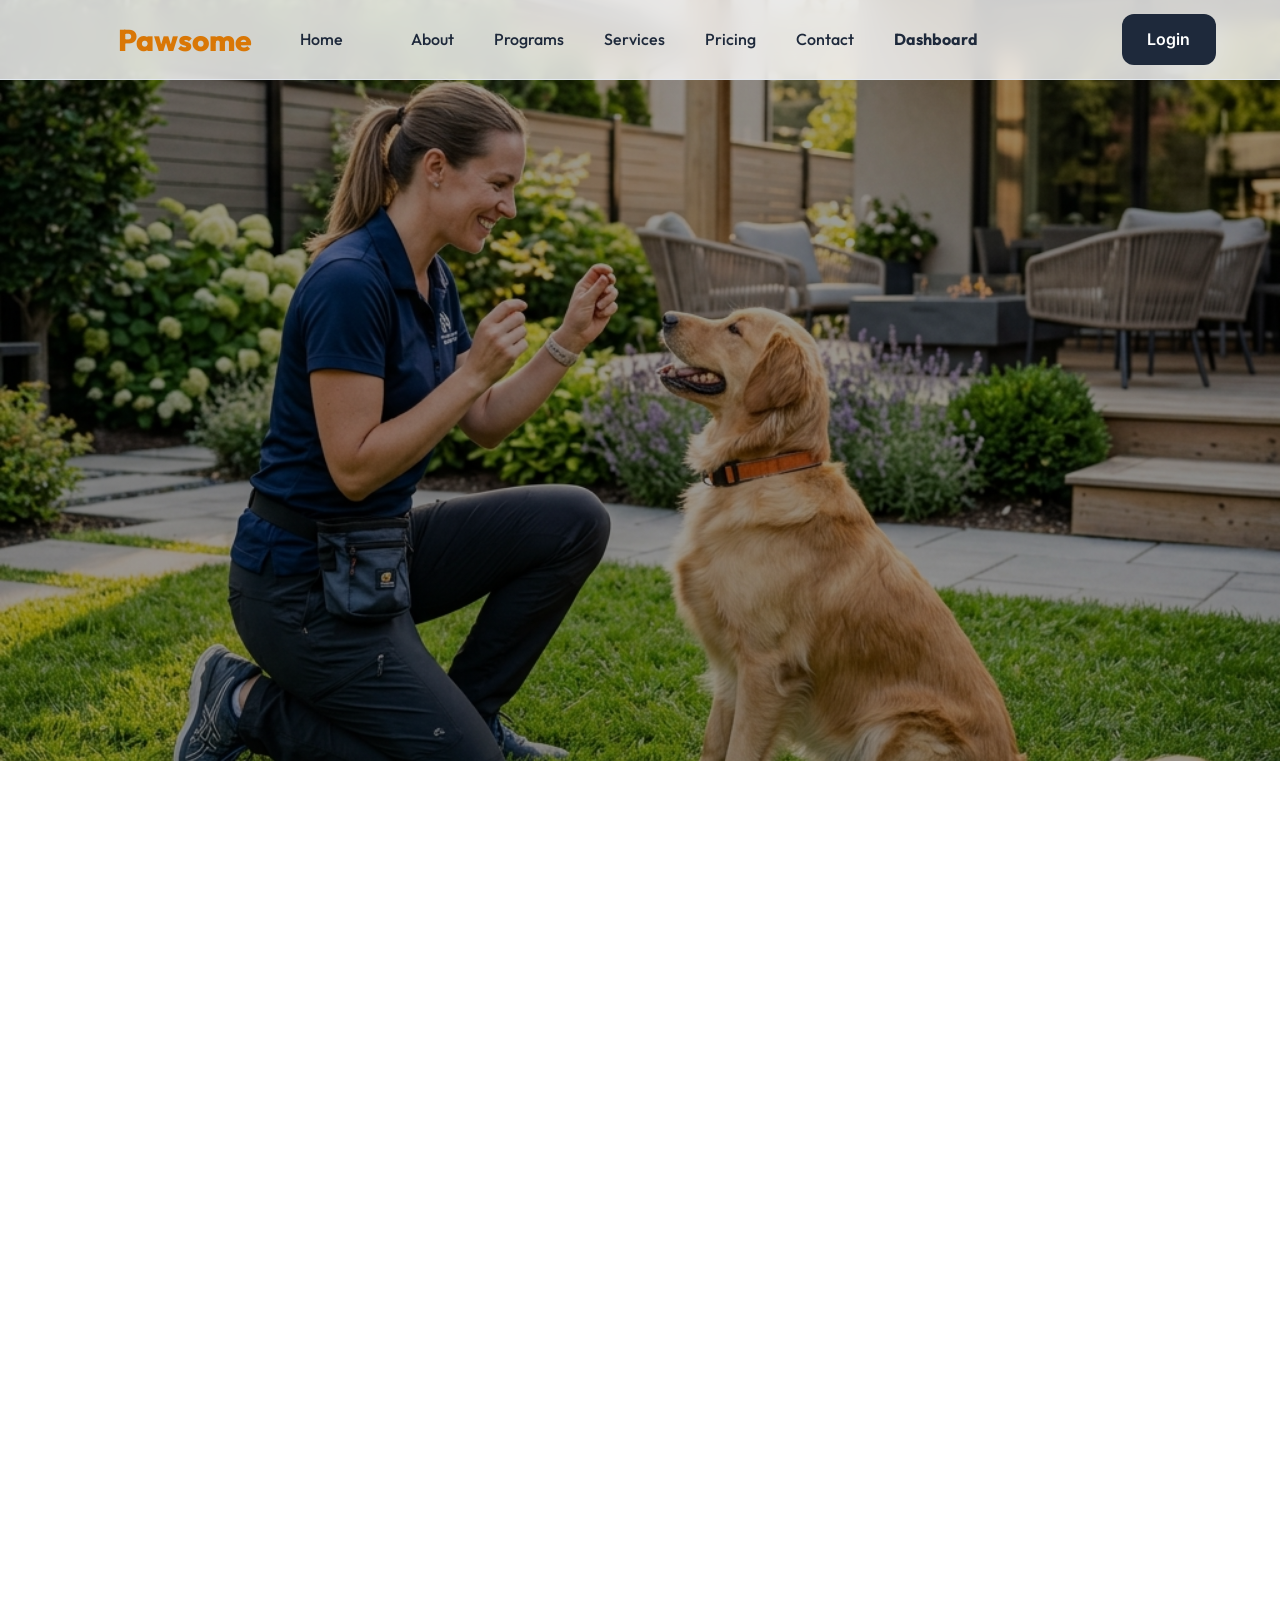
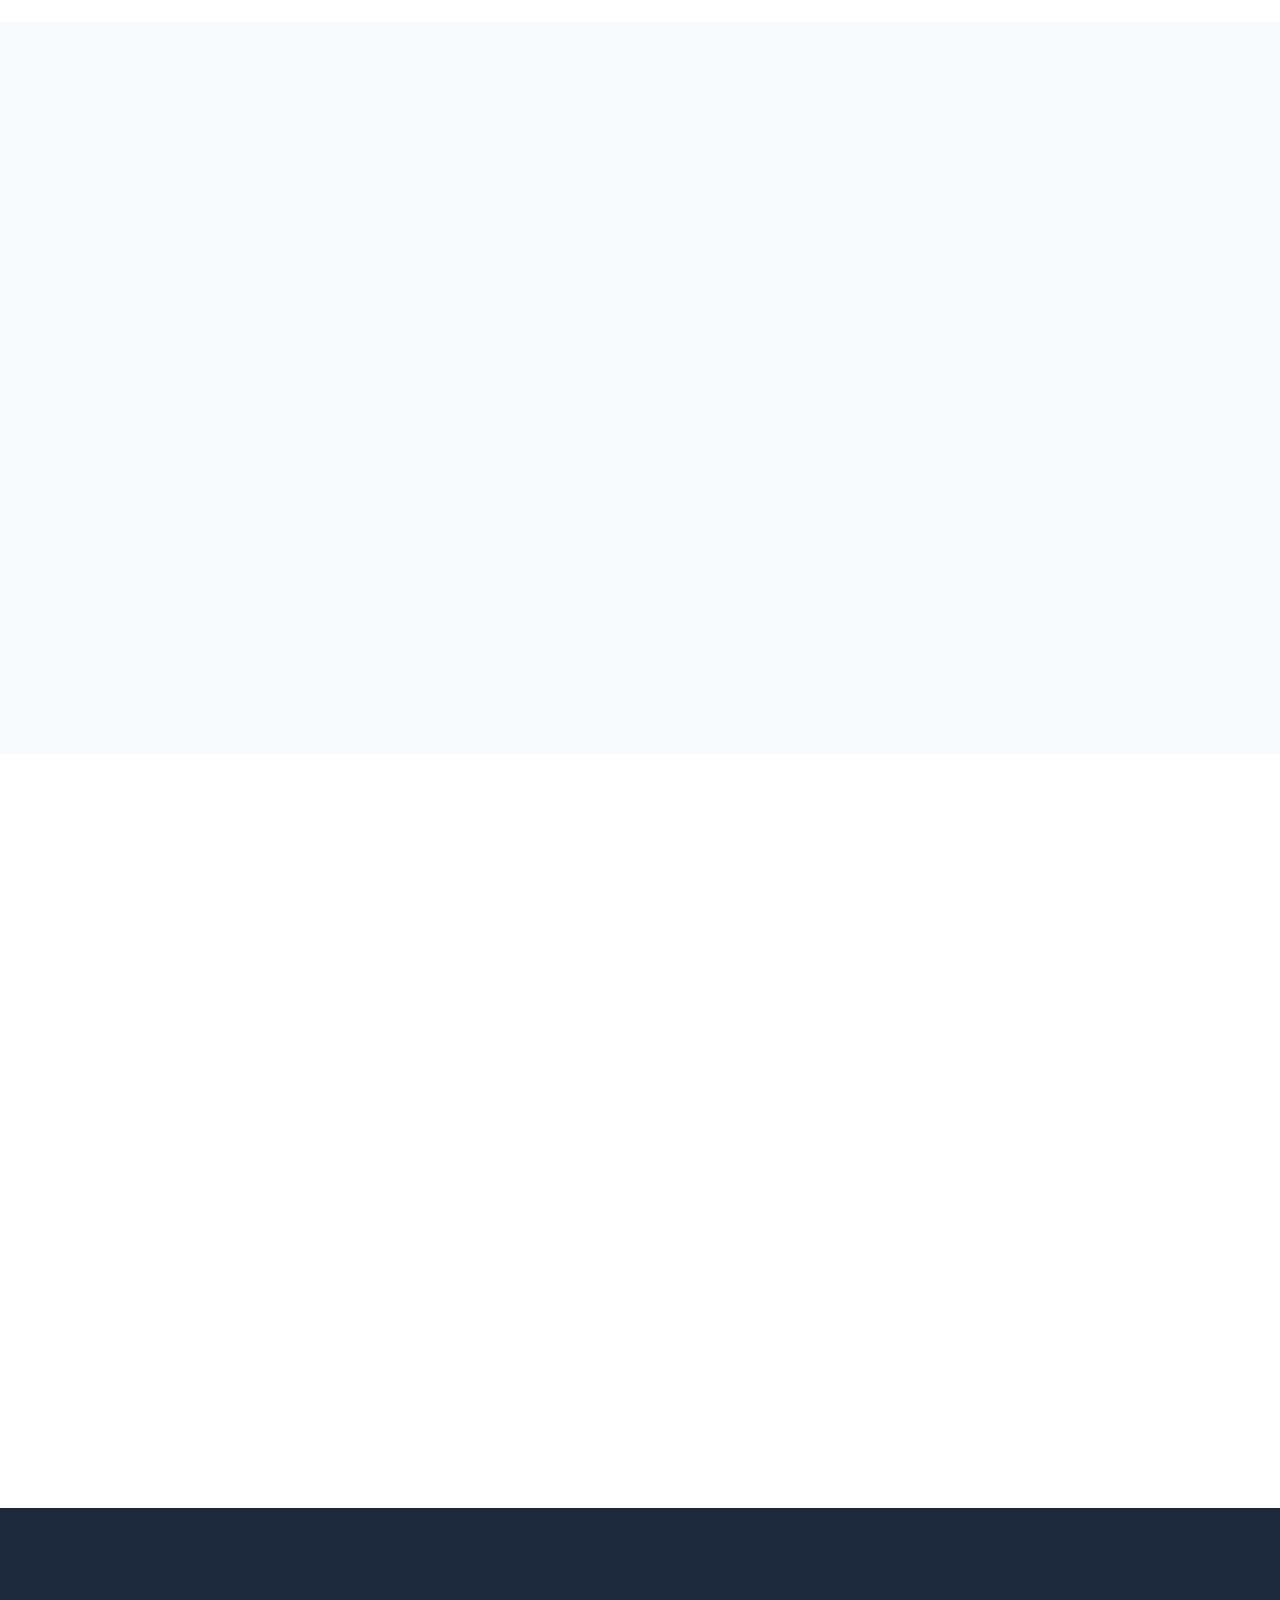
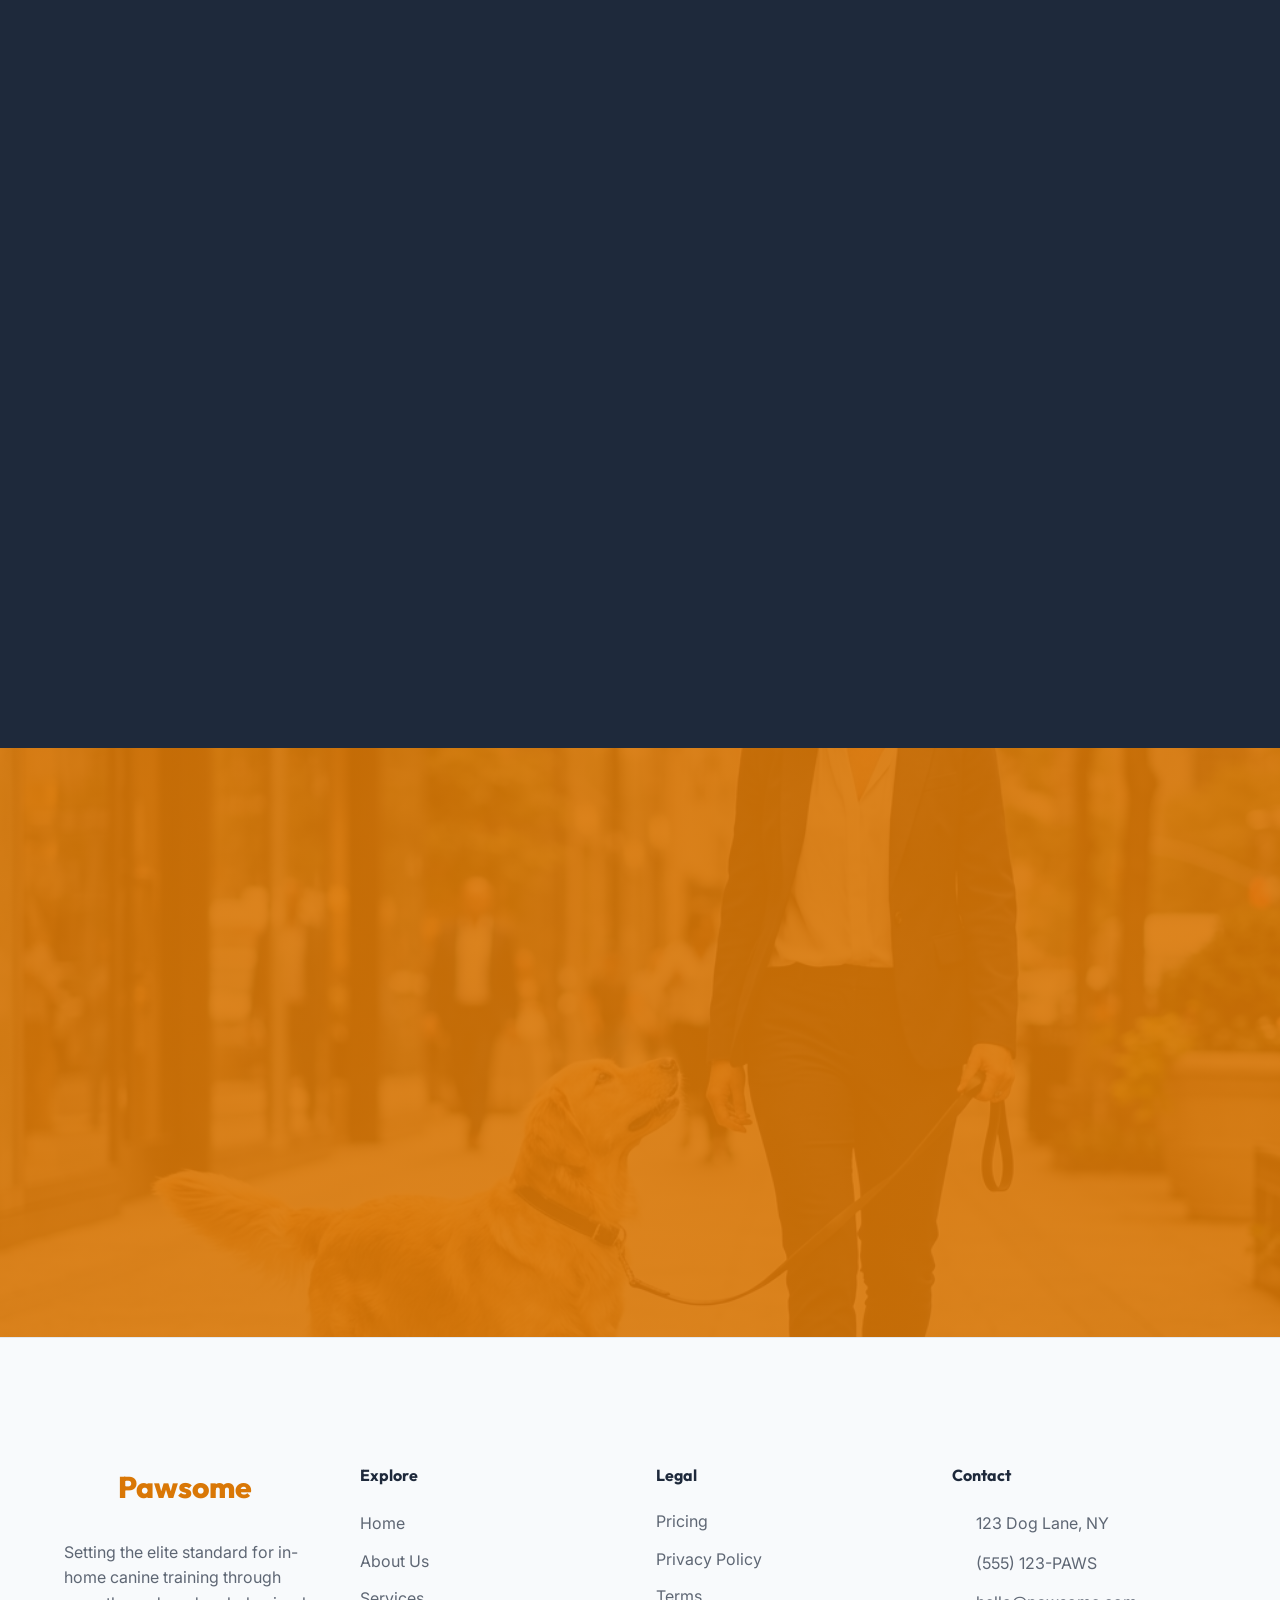
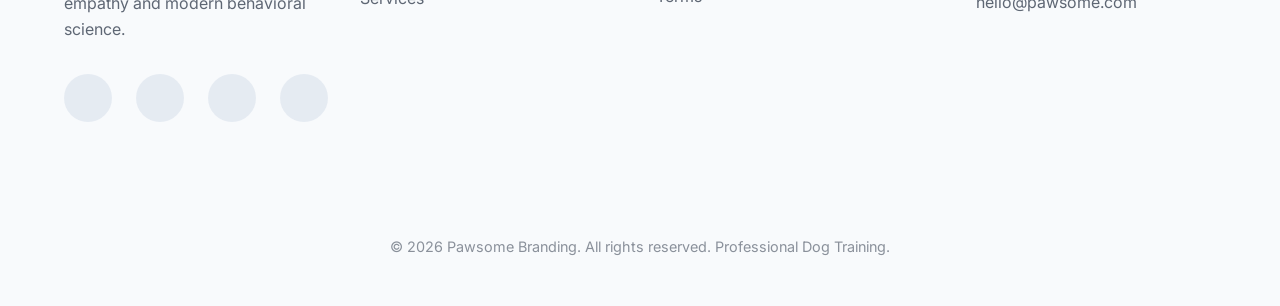
==== index.html @ 59e3d816 "first commit" ====
<!DOCTYPE html>
<html lang="en">

<head>
    <meta charset="UTF-8">
    <meta name="viewport" content="width=device-width, initial-scale=1.0">
    <title>Pawsome | Professional In-Home Dog Training</title>
    <meta name="description" content="Expert dog training in your home. Catchy brand, modern results.">
    <link rel="stylesheet" href="styles/main.css">
    <link rel="icon" type="image/svg+xml" href="assets/favicon.svg">
    <script src="https://unpkg.com/lucide@latest"></script>
    <script src="https://cdn.jsdelivr.net/npm/lucide@0.364.0/dist/umd/lucide.min.js"></script>
</head>

<body>
    <!-- 🧭 HEADER -->
    <header>
        <div class="container" style="display: flex; justify-content: space-between; align-items: center; width: 100%;">
            <a href="index.html" class="logo-brand">
                <i data-lucide="dog"></i> Pawsome
            </a>
            <nav class="nav-links">
                <div class="dropdown"><a href="javascript:void(0)" class="dropdown-trigger">Home <i
                            data-lucide="chevron-down"></i></a>
                    <div class="dropdown-menu"><a href="index.html">Home 1 (Classic)</a><a href="home-premium.html">Home
                            2 (Premium)</a></div>
                </div>
                <a href="about.html">About</a>
                <a href="programs.html">Programs</a>
                <a href="services.html">Services</a>
                <a href="pricing.html">Pricing</a>
                <a href="contact.html">Contact</a>
                <a href="dashboard.html" style="font-weight: 700;">Dashboard</a>
                <!-- Toggles inside menu for mobile ONLY -->
                <div class="mobile-show" style="gap: 1.5rem; margin-top: 1rem; margin-bottom: 2rem;">
                    <button id="theme-toggle-mob" class="btn" style="background: none; color: inherit; padding: 0.75rem; border: 1px solid var(--border); border-radius: 12px; flex: 1;"><i data-lucide="moon"></i> Theme</button>
                    <button id="rtl-toggle-mob" class="btn" style="background: none; color: inherit; padding: 0.75rem; border: 1px solid var(--border); border-radius: 12px; flex: 1;"><i data-lucide="languages"></i> RTL</button>
                </div>
                
                <a href="login.html" class="btn btn-secondary mobile-show" style="margin-top: 1rem;">Login</a>
            </nav>
            <div class="header-actions">
                <button id="theme-toggle" class="btn mobile-hide" style="background: none; color: inherit; padding: 0.5rem;"><i
                        data-lucide="moon"></i></button>
                <button id="rtl-toggle" class="btn mobile-hide" style="background: none; color: inherit; padding: 0.5rem;"><i
                        data-lucide="languages"></i></button>
                <button id="mobile-menu-trigger" style="background: none; border: none; cursor: pointer; color: inherit; padding: 0.5rem;">
                    <i data-lucide="menu"></i>
                </button>
                <a href="login.html" class="btn btn-secondary mobile-hide">Login</a>
            </div>
        </div>
    </header>

    <main>
        <!-- Section 1: Hero (Classic) -->
        <section class="hero-section"
            style="background: linear-gradient(rgba(0,0,0,0.4), rgba(0,0,0,0.4)), url('assets/images/hero-classic.png') no-repeat center center/cover;">
            <div class="container" style="color: white; text-align: center;">
                <div class="reveal-zoom" style="max-width: 800px; margin: 0 auto;">
                    <h1 style="margin-bottom: 2rem;">Transforming Behavior In Your Own Home</h1>
                    <p style="font-size: 1.25rem; margin-bottom: 3rem; opacity: 0.9;">Professional dog training that
                        fits your life. We solve problems where they happen, using science-backed positive
                        reinforcement.</p>
                    <div style="display: flex; gap: 1.5rem; flex-wrap: wrap; justify-content: center;">
                        <a href="pricing.html" class="btn btn-primary"
                            style="padding: 1rem 3rem; font-size: 1.1rem; min-width: 200px;">Get Started</a>
                        <a href="services.html" class="btn btn-secondary"
                            style="padding: 1rem 3rem; font-size: 1.1rem; backdrop-filter: blur(10px); background: rgba(255,255,255,0.1); min-width: 200px;">Our
                            Programs</a>
                    </div>
                </div>
            </div>
        </section>

        <!-- Section 2: Features -->
        <section>
            <div class="container">
                <div class="reveal" style="text-align: center; margin-bottom: 5rem;">
                    <h2 style="margin-bottom: 1rem;">Why Choose Pawsome?</h2>
                    <p style="opacity: 0.7;">The highest standard in modern canine education.</p>
                </div>
                <div class="grid-3">
                    <div class="card reveal-left">
                        <div class="card-img-wrapper">
                            <img src="https://images.pexels.com/photos/28536059/pexels-photo-28536059.jpeg"
                                alt="In-Home Comfort">
                        </div>
                        <h3>In-Home Comfort</h3>
                        <p>No stressful travel. We train your dog in the environment they feel most comfortable and
                            secure.</p>
                        <div class="card-cta">Learn More <i data-lucide="arrow-right"></i></div>
                    </div>
                    <div class="card reveal">
                        <div class="card-img-wrapper">
                            <img src="https://images.pexels.com/photos/19017771/pexels-photo-19017771.jpeg"
                                alt="Positive Only">
                        </div>
                        <h3>Positive Only</h3>
                        <p>We use force-free, rewards-based methods that build trust and lasting behavioral change.</p>
                        <div class="card-cta">Our Philosophy <i data-lucide="arrow-right"></i></div>
                    </div>
                    <div class="card reveal-right">
                        <div class="card-img-wrapper">
                            <img src="https://images.pexels.com/photos/5904050/pexels-photo-5904050.jpeg"
                                alt="Digital Tracking">
                        </div>
                        <h3>Digital Tracking</h3>
                        <p>Track your dog's progress, view homework, and watch training videos on our exclusive portal.
                        </p>
                        <div class="card-cta">Explore App <i data-lucide="arrow-right"></i></div>
                    </div>
                </div>
            </div>
        </section>

        <!-- Section 3: How it Works (IMAGE) -->
        <section style="background: var(--card-bg);">
            <div class="container">
                <div class="grid-resp-2">
                    <div class="reveal-left" style="display: flex; justify-content: center;">
                        <img src="assets/images/how-it-works.png" alt="Training Process"
                            style="border-radius: 24px; box-shadow: clamp(10px, 2vw, 20px) clamp(10px, 2vw, 20px) 0 var(--primary); max-width: 85%; height: auto; object-fit: cover;">
                    </div>
                    <div class="reveal-right">
                        <h2 style="margin-bottom: 2rem;">A Simple Path to a Better Dog</h2>
                        <div style="margin-bottom: 2.5rem;">
                            <div style="display: flex; gap: 1.5rem; margin-bottom: 1.5rem;">
                                <div
                                    style="background: var(--primary); color: white; width: 40px; height: 40px; min-width: 40px; border-radius: 50%; display: flex; align-items: center; justify-content: center; font-weight: 800;">
                                    1</div>
                                <div>
                                    <h4 style="font-size: 1.2rem;">Initial Assessment</h4>
                                    <p style="opacity: 0.7;">We visit your home to observe behavior and set realistic,
                                        achievable goals.</p>
                                </div>
                            </div>
                            <div style="display: flex; gap: 1.5rem; margin-bottom: 1.5rem;">
                                <div
                                    style="background: var(--primary); color: white; width: 40px; height: 40px; min-width: 40px; border-radius: 50%; display: flex; align-items: center; justify-content: center; font-weight: 800;">
                                    2</div>
                                <div>
                                    <h4 style="font-size: 1.2rem;">In-Home Practice</h4>
                                    <p style="opacity: 0.7;">Weekly sessions focusing on positive communication and
                                        command reliability.</p>
                                </div>
                            </div>
                            <div style="display: flex; gap: 1.5rem; margin-bottom: 1.5rem;">
                                <div
                                    style="background: var(--primary); color: white; width: 40px; height: 40px; min-width: 40px; border-radius: 50%; display: flex; align-items: center; justify-content: center; font-weight: 800;">
                                    3</div>
                                <div>
                                    <h4 style="font-size: 1.2rem;">Lasting Success</h4>
                                    <p style="opacity: 0.7;">Ongoing support via our dashboard to ensure behaviors stick
                                        for a lifetime.</p>
                                </div>
                            </div>
                        </div>
                    </div>
                </div>
            </div>
        </section>

        <!-- Section 4: Trainer Intro (IMAGE) -->
        <section>
            <div class="container">
                <div class="grid-resp-2">
                    <div class="reveal-left">
                        <span
                            style="color: var(--primary); font-weight: 700; text-transform: uppercase; letter-spacing: 2px;">Meet
                            Your Expert</span>
                        <h2 style="margin: 1rem 0 2.5rem;">Expertise You Can Trust</h2>
                        <p style="font-size: 1.1rem; margin-bottom: 2rem; opacity: 0.8;">Our lead trainer, Alex Paws,
                            has over 15 years of experience in behavioral science and canine psychology. We focus on the
                            bond between human and animal, ensuring an enjoyable experience for everyone.</p>
                        <ul style="margin-bottom: 3rem;">
                            <li style="display: flex; align-items: center; gap: 1rem; margin-bottom: 1rem;"><i
                                    data-lucide="check-circle" style="color: var(--primary);"></i> Certified Behavioral
                                Specialist</li>
                            <li style="display: flex; align-items: center; gap: 1rem; margin-bottom: 1rem;"><i
                                    data-lucide="check-circle" style="color: var(--primary);"></i> CPDT-KA Accredited
                            </li>
                            <li style="display: flex; align-items: center; gap: 1rem;"><i data-lucide="check-circle"
                                    style="color: var(--primary);"></i> 1000+ Satisfied Pack Members</li>
                        </ul>
                        <a href="about.html" class="btn btn-primary" style="padding: 1rem 3rem;">Learn More About
                            Alex</a>
                    </div>
                    <div class="reveal-right" style="display: flex; justify-content: center;">
                        <img src="assets/images/trainer.png" alt="Professional Trainer"
                            style="border-radius: 24px; border: 10px solid var(--card-bg); outline: 1px solid var(--border); max-width: 85%; height: auto; object-fit: cover;">
                    </div>
                </div>
            </div>
        </section>

        <!-- Section 5: Testimonials -->
        <section style="background: var(--secondary); color: white;">
            <div class="container">
                <div class="reveal" style="text-align: center; margin-bottom: 5rem;">
                    <h2 style="color: white;">Heartwarming Success Stories</h2>
                    <p style="opacity: 0.7;">Real families, real results.</p>
                </div>
                <div class="grid-3">
                    <div class="reveal-zoom"
                        style="background: rgba(255,255,255,0.05); padding: 3rem; border-radius: 24px; text-align: center;">
                        <img src="https://images.pexels.com/photos/1456642/pexels-photo-1456642.jpeg" alt="The Miller Family"
                            style="width: 70px; height: 70px; border-radius: 50%; object-fit: cover; margin-bottom: 1.5rem; border: 2px solid var(--primary); display: block; margin-left: auto; margin-right: auto;">
                        <div
                            style="display: flex; gap: 0.25rem; color: var(--primary); margin-bottom: 1.5rem; justify-content: center;">
                            <i data-lucide="star"></i><i data-lucide="star"></i><i data-lucide="star"></i><i
                                data-lucide="star"></i><i data-lucide="star"></i>
                        </div>
                        <p style="font-style: italic; opacity: 0.9; margin-bottom: 2.5rem;">"Pawsome changed everything
                            for our rescue dog, Luna. Walks are finally peaceful and she actually listens to commands
                            without stress!"</p>
                        <h4 style="color: var(--primary);">The Miller Family</h4>
                    </div>
                    <div class="reveal-zoom"
                        style="background: rgba(255,255,255,0.05); padding: 3rem; border-radius: 24px; text-align: center;">
                        <img src="https://images.pexels.com/photos/1239291/pexels-photo-1239291.jpeg" alt="Sarah & Cooper"
                            style="width: 70px; height: 70px; border-radius: 50%; object-fit: cover; margin-bottom: 1.5rem; border: 2px solid var(--primary); display: block; margin-left: auto; margin-right: auto;">
                        <div
                            style="display: flex; gap: 0.25rem; color: var(--primary); margin-bottom: 1.5rem; justify-content: center;">
                            <i data-lucide="star"></i><i data-lucide="star"></i><i data-lucide="star"></i><i
                                data-lucide="star"></i><i data-lucide="star"></i>
                        </div>
                        <p style="font-style: italic; opacity: 0.9; margin-bottom: 2.5rem;">"The in-home aspect was key.
                            Dealing with behavior issues in our actual living room made the solutions click instantly
                            for us."</p>
                        <h4 style="color: var(--primary);">Sarah & Cooper</h4>
                    </div>
                    <div class="reveal-zoom"
                        style="background: rgba(255,255,255,0.05); padding: 3rem; border-radius: 24px; text-align: center;">
                        <img src="https://images.pexels.com/photos/3777943/pexels-photo-3777943.jpeg" alt="Dr. Robert Chen"
                            style="width: 70px; height: 70px; border-radius: 50%; object-fit: cover; margin-bottom: 1.5rem; border: 2px solid var(--primary); display: block; margin-left: auto; margin-right: auto;">
                        <div
                            style="display: flex; gap: 0.25rem; color: var(--primary); margin-bottom: 1.5rem; justify-content: center;">
                            <i data-lucide="star"></i><i data-lucide="star"></i><i data-lucide="star"></i><i
                                data-lucide="star"></i><i data-lucide="star"></i>
                        </div>
                        <p style="font-style: italic; opacity: 0.9; margin-bottom: 2.5rem;">"Highly professional and
                            clearly loves what they do. The Pawsome trainer was patient, calm, and incredibly
                            effective."</p>
                        <h4 style="color: var(--primary);">Dr. Robert Chen</h4>
                    </div>
                </div>
            </div>
        </section>

        <!-- Section 6: Banner (IMAGE BG) -->
        <section
            style="padding: 10rem 0; background: linear-gradient(rgba(217, 119, 6, 0.9), rgba(217, 119, 6, 0.9)), url('assets/images/service-obedience.png') no-repeat center center/cover; position: relative;">
            <div class="container" style="text-align: center; color: white;">
                <div class="reveal-zoom">
                    <h2 style="color: white; margin-bottom: 2rem; font-size: clamp(2rem, 8vw, 4rem);">Ready for a
                        Happier, Calmer Dog?</h2>
                    <p
                        style="font-size: 1.25rem; margin-bottom: 4rem; opacity: 0.9; max-width: 800px; margin-left: auto; margin-right: auto;">
                        Book your initial in-home behavioral audit today and join the Pawsome family.</p>
                    <a href="pricing.html" class="btn btn-secondary"
                        style="padding: 1rem 3rem; font-size: 1.25rem; background: white; color: var(--primary); width: fit-content; margin: 0 auto;">Reserve
                        Your Session</a>
                </div>
            </div>
        </section>
    </main>

    <!-- 🗓️ POPUP -->
    <div id="booking-popup" class="popup-overlay">
        <div class="popup-card">
            <button class="close-popup"
                style="position: absolute; top: 1rem; right: 1rem; background: none; border: none; cursor: pointer; color: #64748b;"><i
                    data-lucide="x"></i></button>
            <h3 style="font-size: 1.75rem; margin-bottom: 1rem;">Book Your Session</h3>
            <p style="opacity: 0.7; margin-bottom: 2rem;">Enter your details and our lead trainer will contact you for a
                schedule.</p>
            <form style="display: flex; flex-direction: column; gap: 1rem;">
                <input type="text" placeholder="Your Name" class="auth-input" style="margin:0;">
                <input type="email" placeholder="Email Address" class="auth-input" style="margin:0;">
                <button class="btn btn-primary" style="width: 100%;">Submit Request</button>
            </form>
        </div>
    </div>

    <!-- 🦶 FOOTER -->
    <footer>
        <div class="container">
            <div class="grid-4" style="margin-bottom: 5rem;">
                <div>
                    <a href="index.html" class="footer-logo">
                        <i data-lucide="dog"></i> Pawsome
                    </a>
                    <p style="opacity: 0.7; margin-bottom: 2rem; max-width: 300px;">Setting the elite standard for
                        in-home canine training through empathy and modern behavioral science.</p>
                    <div class="social-links">
                        <a href="#"><i data-lucide="instagram"></i></a>
                        <a href="#"><i data-lucide="facebook"></i></a>
                        <a href="#"><i data-lucide="twitter"></i></a>
                        <a href="#"><i data-lucide="linkedin"></i></a>
                    </div>
                </div>
                <div>
                    <h4 style="margin-bottom: 1.5rem;">Explore</h4>
                    <ul style="display: flex; flex-direction: column; gap: 0.75rem; opacity: 0.7;">
                        <li>
                            <div class="dropdown"><a href="javascript:void(0)" class="dropdown-trigger">Home <i
                                        data-lucide="chevron-down"></i></a>
                                <div class="dropdown-menu"><a href="index.html">Home 1 (Classic)</a><a
                                        href="home-premium.html">Home 2 (Premium)</a></div>
                            </div>
                        </li>
                        <li><a href="about.html">About Us</a></li>
                        <li><a href="services.html">Services</a></li>
                    </ul>
                </div>
                <div>
                    <h4 style="margin-bottom: 1.5rem;">Legal</h4>
                    <ul style="display: flex; flex-direction: column; gap: 0.75rem; opacity: 0.7;">
                        <li><a href="pricing.html">Pricing</a></li>
                        <li><a href="#">Privacy Policy</a></li>
                        <li><a href="#">Terms</a></li>
                    </ul>
                </div>
                <div>
                    <h4 style="margin-bottom: 1.5rem;">Contact</h4>
                    <ul style="display: flex; flex-direction: column; gap: 0.75rem; opacity: 0.7;">
                        <li><i data-lucide="map-pin"></i> 123 Dog Lane, NY</li>
                        <li><i data-lucide="phone"></i> (555) 123-PAWS</li>
                        <li><i data-lucide="mail"></i> hello@pawsome.com</li>
                    </ul>
                </div>
            </div>
            <div
                style="border-top: 1px solid rgba(255,255,255,0.1); padding-top: 2rem; text-align: center; opacity: 0.5; font-size: 0.9rem;">
                &copy; 2026 Pawsome Branding. All rights reserved. Professional Dog Training.
            </div>
        </div>
    </footer>

    <!-- ⬆️ BACK TO TOP -->
    <button id="back-to-top" class="back-to-top-btn" aria-label="Back to Top">
        <i data-lucide="chevron-up"></i>
    </button>

    <script src="scripts/main.js"></script>
</body>

</html>
---- styles/main.css ----
@import url('https://fonts.googleapis.com/css2?family=Outfit:wght@300;400;500;600;700;800&family=Inter:wght@400;500;600&display=swap');

:root {
    /* Brand Colors */
    --primary: #D97706; /* High-end Golden Brown */
    --secondary: #1E293B; /* Midnight Navy */
    
    /* Semantic Colors */
    --bg-light: #FFFFFF;
    --bg-dark: #0F172A;
    --white: #FFFFFF;
    --footer-bg: #F8FAFC;
    --footer-text: #1E293B;
    --card-light: #F8FAFC;
    --card-dark: #1E293B;
    --text-light: #1E293B;
    --text-dark: #F8FAFC;
    --border: #E2E8F0;
    
    /* Defaults */
    --bg: var(--bg-light);
    --text: var(--text-light);
    --card-bg: var(--card-light);
    --glass: rgba(255, 255, 255, 0.8);
    
    /* Spacing & Borders */
    --header-height: 80px;
    --sidebar-width: 280px;
    --container-width: 1200px;
    --radius: 16px;
    --transition: all 0.4s cubic-bezier(0.4, 0, 0.2, 1);
}

[data-theme="dark"] {
    --bg: #0F172A;
    --card-bg: #1E293B;
    --text: #F8FAFC;
    --border: #334155;
    --white: #FFFFFF;
    --footer-bg: #020617;
    --footer-text: #F8FAFC;
    --glass: rgba(15, 23, 42, 0.8);
}

* {
    margin: 0; padding: 0; box-sizing: border-box;
}

body {
    font-family: 'Inter', sans-serif;
    background-color: var(--bg);
    color: var(--text);
    line-height: 1.6;
    transition: var(--transition);
    overflow-x: hidden;
}

h1, h2, h3, h4, h5, h6 {
    font-family: 'Outfit', sans-serif;
    font-weight: 700;
    line-height: 1.2;
    overflow-wrap: break-word;
    word-break: break-word;
}

h1 { font-size: clamp(2.5rem, 8vw, 4.5rem); }
h2 { font-size: clamp(2rem, 6vw, 3rem); }
h3 { font-size: clamp(1.5rem, 4vw, 2rem); }

a { text-decoration: none; color: inherit; transition: var(--transition); }
ul { list-style: none; }
img { max-width: 100%; height: auto; display: block; object-fit: cover; }

.container {
    width: 100%;
    max-width: 1400px;
    margin: 0 auto;
    padding: 0 clamp(1rem, 5vw, 4rem);
}

@media (max-width: 768px) {
    .container { padding: 0 1.5rem; }
}
@media (max-width: 480px) {
    .container { padding: 0 1rem; }
}

/* RTL Support */
[dir="rtl"] { direction: rtl; text-align: right; }

/* --- HEADER --- */
header {
    height: var(--header-height);
    background: var(--glass);
    backdrop-filter: blur(12px);
    border-bottom: 1px solid var(--border);
    position: fixed;
    top: 0; left: 0; width: 100%;
    z-index: 1000;
    display: flex;
    align-items: center;
}

.logo-brand {
    display: inline-flex;
    align-items: center;
    gap: 12px;
    font-size: 30px;
    font-weight: 800;
    color: var(--primary);
    font-family: 'Outfit', sans-serif;
    line-height: 1;
    white-space: nowrap;
}

.logo-brand i[data-lucide="dog"],
.logo-brand svg.lucide-dog {
    width: 42px !important;
    height: 42px !important;
    min-width: 42px;
    stroke-width: 2.5px;
}

.nav-links { display: flex; align-items: center; gap: 2.5rem; }
.nav-links a { position: relative; font-weight: 500; font-family: 'Outfit', sans-serif; display: flex; align-items: center; gap: 0.5rem; }
.nav-links a:hover { color: var(--primary); }

/* ✨ DROPDOWN STYLES */
.dropdown { position: relative; }
.dropdown-menu {
    position: absolute;
    top: 100%; /* Remove gap! */
    left: 0;
    width: 250px;
    background: var(--card-bg);
    border: 1px solid var(--border);
    border-radius: 12px;
    box-shadow: 0 10px 30px rgba(0,0,0,0.1);
    display: none;
    flex-direction: column;
    padding: 0.75rem;
    z-index: 3000;
    margin-top: 0; /* Tight alignment */
    padding-top: 1rem; /* Internal padding for bridge */
}
.dropdown::after {
    content: '';
    position: absolute;
    top: 100%; left: 0; width: 100%; height: 20px; /* Invisible hover bridge */
    display: none;
}
.dropdown:hover::after { display: block; }
.dropdown-menu a {
    padding: 0.75rem 1rem;
    border-radius: 8px;
    font-size: 0.95rem;
    white-space: nowrap;
}
.dropdown-menu a:hover { background: rgba(217, 119, 6, 0.05); }

/* Show on Hover (Desktop) */
@media (min-width: 993px) {
    .dropdown:hover .dropdown-menu { display: flex; }
}

/* --- ✨ Active State Highlight --- */
.nav-links a.active {
    color: var(--primary);
    font-weight: 800;
}
.nav-links a.active::after {
    content: '';
    position: absolute;
    bottom: -8px; left: 0; width: 100%; height: 3px;
    background: var(--primary);
    border-radius: 2px;
}

.header-actions { 
    display: flex; 
    align-items: center; 
    gap: 0.75rem; 
}

/* 📱 Mobile Menu Styles */
#mobile-menu-trigger { 
    display: none; 
    background: none; 
    border: none; 
    cursor: pointer; 
    color: var(--text); 
    padding: 0.5rem; 
    transition: var(--transition);
}

#mobile-menu-trigger:hover {
    color: var(--primary);
}

@media (max-width: 1100px) {
    #mobile-menu-trigger { display: block; }

    .nav-links {
        display: flex;
        position: fixed;
        top: 0;
        right: -100%; /* Fully Hidden */
        width: 320px;
        height: 100vh;
        background: var(--card-bg);
        border-left: 1px solid var(--border);
        flex-direction: column;
        padding: 6rem 2rem 2rem; /* Buffer for close/logo */
        gap: 0.5rem;
        text-align: left;
        box-shadow: -10px 0 30px rgba(0,0,0,0.1);
        z-index: 3000;
        transition: right 0.4s cubic-bezier(0.4, 0, 0.2, 1);
        overflow-y: auto;
    }

    .nav-links.active {
        right: 0; /* Slide In */
    }

    /* Animation for items */
    .nav-links a {
        opacity: 0;
        transform: translateX(20px);
        transition: all 0.4s ease;
        padding: 1rem;
        width: 100%;
        border-radius: 8px;
    }

    .nav-links.active a {
        opacity: 1;
        transform: translateX(0);
        /* Simple stagger */
        transition-delay: calc(0.05s * var(--i, 0));
    }

    .nav-links a.active { background: rgba(217, 119, 6, 0.1); color: var(--primary); }
    
    .dropdown-menu {
        position: static;
        width: 100%;
        box-shadow: none;
        border: none;
        background: rgba(0,0,0,0.02);
        margin: 0.5rem 0;
        padding: 0.5rem;
        display: none; 
    }
    
    .dropdown.active .dropdown-menu { display: flex; }
    .dropdown-trigger i { transition: transform 0.3s; }
    .dropdown.active .dropdown-trigger i { transform: rotate(180deg); }

    .mobile-hide { display: none !important; }
    .mobile-show { display: flex !important; }
}

@media (min-width: 993px) {
    .mobile-show { display: none !important; }
}

/* --- FOOTER --- */
footer {
    background: var(--footer-bg);
    color: var(--footer-text);
    padding: 8rem 0 3rem;
    border-top: 1px solid var(--border);
}

.footer-logo {
    display: inline-flex;
    align-items: center;
    gap: 12px;
    font-size: 30px;
    font-weight: 800;
    color: var(--primary);
    font-family: 'Outfit', sans-serif;
    line-height: 1;
    white-space: nowrap;
    margin-bottom: 2rem;
    text-decoration: none;
}

.footer-logo i[data-lucide="dog"],
.footer-logo svg.lucide-dog {
    width: 42px !important;
    height: 42px !important;
    min-width: 42px;
    stroke-width: 2.5px;
}

footer a {
    color: inherit;
    text-decoration: none;
    transition: 0.3s ease;
}

footer a:hover {
    color: var(--primary);
}

.social-links {
    display: flex;
    gap: 1.5rem;
}

.social-links a {
    width: 48px;
    height: 48px;
    background: var(--border);
    opacity: 0.8;
    display: flex;
    align-items: center;
    justify-content: center;
    border-radius: 50%;
    color: var(--footer-text);
    transition: all 0.4s cubic-bezier(0.4, 0, 0.2, 1);
}

.social-links a:hover {
    background: var(--primary);
    color: white;
    transform: translateY(-5px);
    opacity: 1;
}

/* 🃏 CARDS */
.card {
    background: var(--card-bg);
    border: 1px solid var(--border);
    padding: 2.5rem;
    border-radius: 20px;
    transition: all 0.4s cubic-bezier(0.165, 0.84, 0.44, 1);
    position: relative;
    overflow: hidden;
    height: 100%;
    display: flex;
    flex-direction: column;
    box-shadow: 0 4px 6px -1px rgba(0, 0, 0, 0.1), 0 2px 4px -1px rgba(0, 0, 0, 0.06);
}

.card:hover {
    transform: translateY(-12px);
    box-shadow: 0 20px 25px -5px rgba(0, 0, 0, 0.1), 0 10px 10px -5px rgba(0, 0, 0, 0.04);
    border-color: var(--primary);
}

.card-img-wrapper {
    width: 100%;
    margin-bottom: 1.5rem;
    padding: 0;
    overflow: hidden;
    aspect-ratio: 2/1;
    border-radius: 12px;
}

.card-img-wrapper img {
    width: 100%;
    height: 100%;
    object-fit: cover;
    transition: transform 0.8s cubic-bezier(0.165, 0.84, 0.44, 1);
}

.card:hover .card-img-wrapper img {
    transform: scale(1.15);
}

.card h3 {
    margin-bottom: 1rem;
    font-size: 1.5rem;
}

.card p {
    opacity: 0.8;
    line-height: 1.6;
    margin-bottom: 2rem;
    flex-grow: 1;
}

.card-cta {
    margin-top: auto;
    color: var(--primary);
    font-weight: 700;
    display: flex;
    align-items: center;
    gap: 0.5rem;
    cursor: pointer;
    font-family: 'Outfit', sans-serif;
}

/* --- BUTTONS --- */
.btn {
    display: inline-flex;
    align-items: center;
    justify-content: center;
    padding: 0.8rem 1.6rem;
    border-radius: 12px;
    font-weight: 600;
    cursor: pointer;
    transition: var(--transition);
    border: none;
    gap: 0.5rem;
    color: white; /* Ensure text/icons are white by default in buttons */
}

/* Fix for Lucide Icons */
i[data-lucide], svg.lucide {
    width: 20px;
    height: 20px;
    stroke-width: 2.5px;
    display: inline-block;
}

.btn-primary { background: var(--primary); color: white; }
.btn-primary:hover { background: var(--secondary); transform: scale(1.05); }

.btn-secondary { background: var(--secondary); color: white; }
.btn-secondary:hover { background: var(--primary); transform: scale(1.05); }

/* --- SECTIONS --- */
section { padding: clamp(4rem, 10vw, 8rem) 0; overflow: hidden; }
.hero-section {
    padding: clamp(6rem, 15vw, 12rem) 0;
    min-height: clamp(500px, 80vh, 900px);
    display: flex;
    align-items: center;
    position: relative;
    overflow: hidden;
}

@media (max-width: 768px) {
    section { padding: 4rem 0; }
    .hero-section { height: auto; min-height: 80vh; text-align: center; }
}

/* --- REVEAL ANIMATIONS --- */
.reveal, .reveal-left, .reveal-right, .reveal-zoom {
    opacity: 0;
    transition: all 1s ease-out;
}
.reveal { transform: translateY(50px); }
.reveal-left { transform: translateX(-80px); }
.reveal-right { transform: translateX(80px); }
.reveal-zoom { transform: scale(0.85); }

.reveal.active, .reveal-left.active, .reveal-right.active, .reveal-zoom.active {
    opacity: 1; transform: translate(0) scale(1);
}

/* --- CARDS & GRID --- */
.grid-2, .grid-3, .grid-4 { 
    display: grid; 
    gap: 2rem; 
    width: 100%;
}
.grid-2 { grid-template-columns: repeat(2, 1fr); }
.grid-3 { grid-template-columns: repeat(3, 1fr); }
.grid-4 { grid-template-columns: repeat(4, 1fr); }

/* Responsive Grid Utilities */
.grid-resp-2 { display: grid; grid-template-columns: repeat(2, 1fr); gap: 2rem; }
@media (max-width: 768px) {
    .grid-resp-2 { grid-template-columns: 1fr; gap: 1.5rem; }
}

@media (max-width: 1024px) {
    .grid-4 { grid-template-columns: repeat(2, 1fr); }
    .grid-2, .grid-3 { gap: 2rem; }
}

@media (max-width: 768px) {
    .grid-3 { grid-template-columns: repeat(2, 1fr); }
    .grid-2 { grid-template-columns: 1fr; }
    .grid-2, .grid-3, .grid-4 { gap: 1.5rem; }
    .mobile-text-center { text-align: center !important; }
    .mobile-hide { display: none !important; }
    .hero-section { text-align: center; }
    .hero-section .btn { width: 100%; margin-bottom: 0.5rem; }
}

@media (max-width: 580px) {
    .grid-3, .grid-4 { grid-template-columns: 1fr; }
}

/* End of animations */

/* --- AUTH PAGES --- */
.auth-wrapper {
    min-height: 100vh; 
    display: flex; 
    align-items: center; 
    justify-content: center;
    padding: 2rem 1rem;
    background: linear-gradient(135deg, var(--bg-dark), var(--primary));
}
.auth-card {
    background: var(--card-bg);
    width: 90%; max-width: 500px;
    padding: clamp(2rem, 8vw, 4rem);
    border-radius: 24px;
    box-shadow: 0 40px 100px rgba(0,0,0,0.3);
    text-align: center;
    margin: 2rem auto;
}
.auth-input {
    width: 100%; padding: 1rem; margin-bottom: 1.25rem;
    border: 1px solid var(--border); border-radius: 12px;
    background: var(--bg); color: var(--text);
    font-size: 1rem;
}

/* --- DASHBOARD --- */
.dash-layout { display: flex; min-height: 100vh; }
.sidebar {
    width: var(--sidebar-width);
    background: var(--card-bg);
    border-right: 1px solid var(--border);
    position: fixed;
    height: 100vh;
    padding: 2rem;
    display: flex; flex-direction: column;
}
.dash-content {
    flex: 1; margin-left: var(--sidebar-width);
    padding: 3rem;
}

/* --- POPUP --- */
.popup-overlay {
    position: fixed; top: 0; left: 0; width: 100%; height: 100%;
    background: rgba(0,0,0,0.6); backdrop-filter: blur(5px);
    display: none; align-items: center; justify-content: center;
    z-index: 2000;
}
.popup-card {
    background: var(--card-bg); padding: 3rem; border-radius: 24px;
    width: 100%; max-width: 450px; position: relative;
    animation: popupIn 0.3s ease-out;
}
@keyframes popupIn { from { transform: scale(0.9); opacity: 0; } to { transform: scale(1); opacity: 1; } }

/* Responsiveness */
@media (max-width: 992px) {
    .grid-2, .grid-3 { grid-template-columns: 1fr; }
    .main-content { margin-left: 0; }
    .sidebar { transform: translateX(-100%); }
    .sidebar.active { transform: translateX(0); width: 100%; }
}

/* --- BACK TO TOP BUTTON --- */
.back-to-top-btn {
    position: fixed;
    bottom: 2rem;
    right: 2rem;
    width: 60px;
    height: 60px;
    background: var(--primary);
    color: white;
    border: none;
    border-radius: 50%;
    display: flex;
    align-items: center;
    justify-content: center;
    cursor: pointer;
    box-shadow: 0 4px 20px rgba(0,0,0,0.2);
    z-index: 800;
    opacity: 0;
    visibility: hidden;
    transition: all 0.4s cubic-bezier(0.4, 0, 0.2, 1);
    transform: translateY(20px);
}

.back-to-top-btn.visible {
    opacity: 1;
    visibility: visible;
    transform: translateY(0);
}

.back-to-top-btn:hover {
    transform: translateY(-8px) scale(1.1);
    background: var(--secondary);
    box-shadow: 0 12px 24px rgba(0,0,0,0.3);
}

.back-to-top-btn i {
    width: 32px;
    height: 32px;
}

@media (max-width: 768px) {
    .back-to-top-btn {
        width: 50px;
        height: 50px;
        bottom: 1.5rem;
        right: 1.5rem;
    }
}
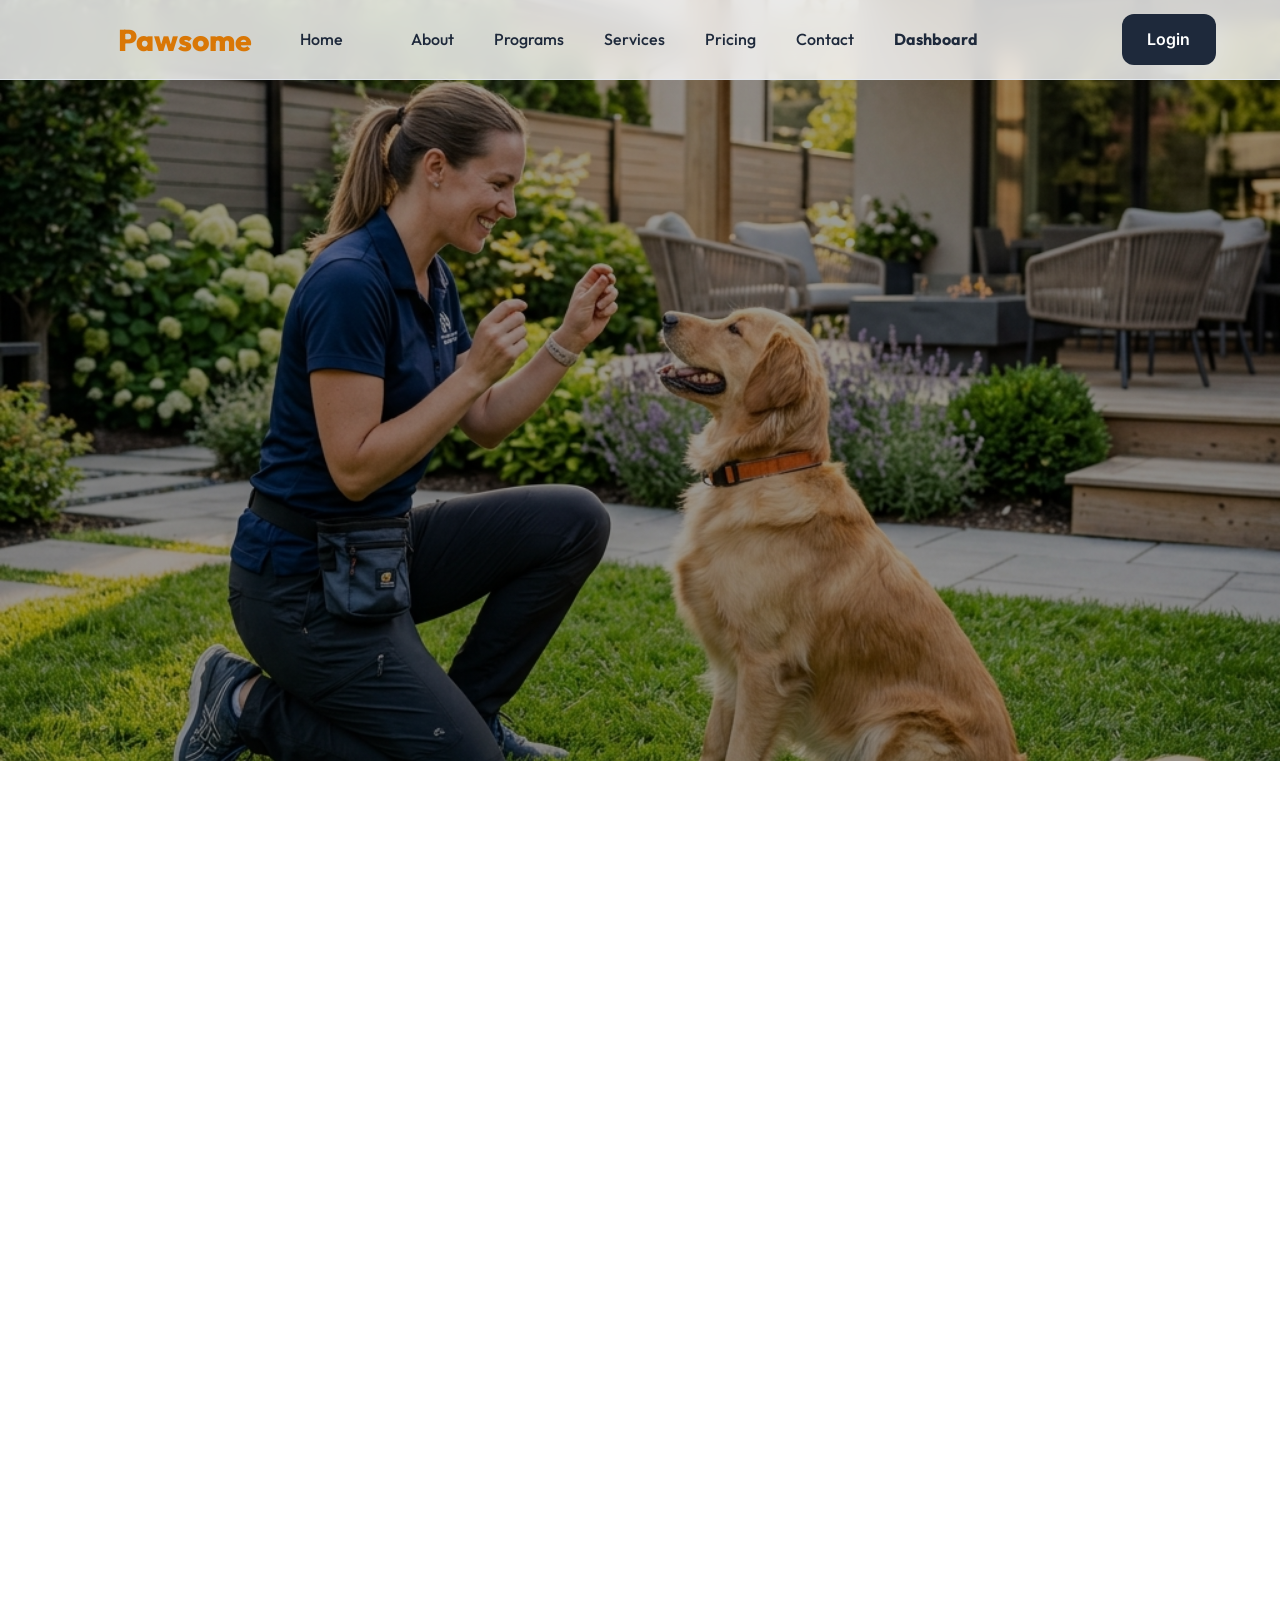
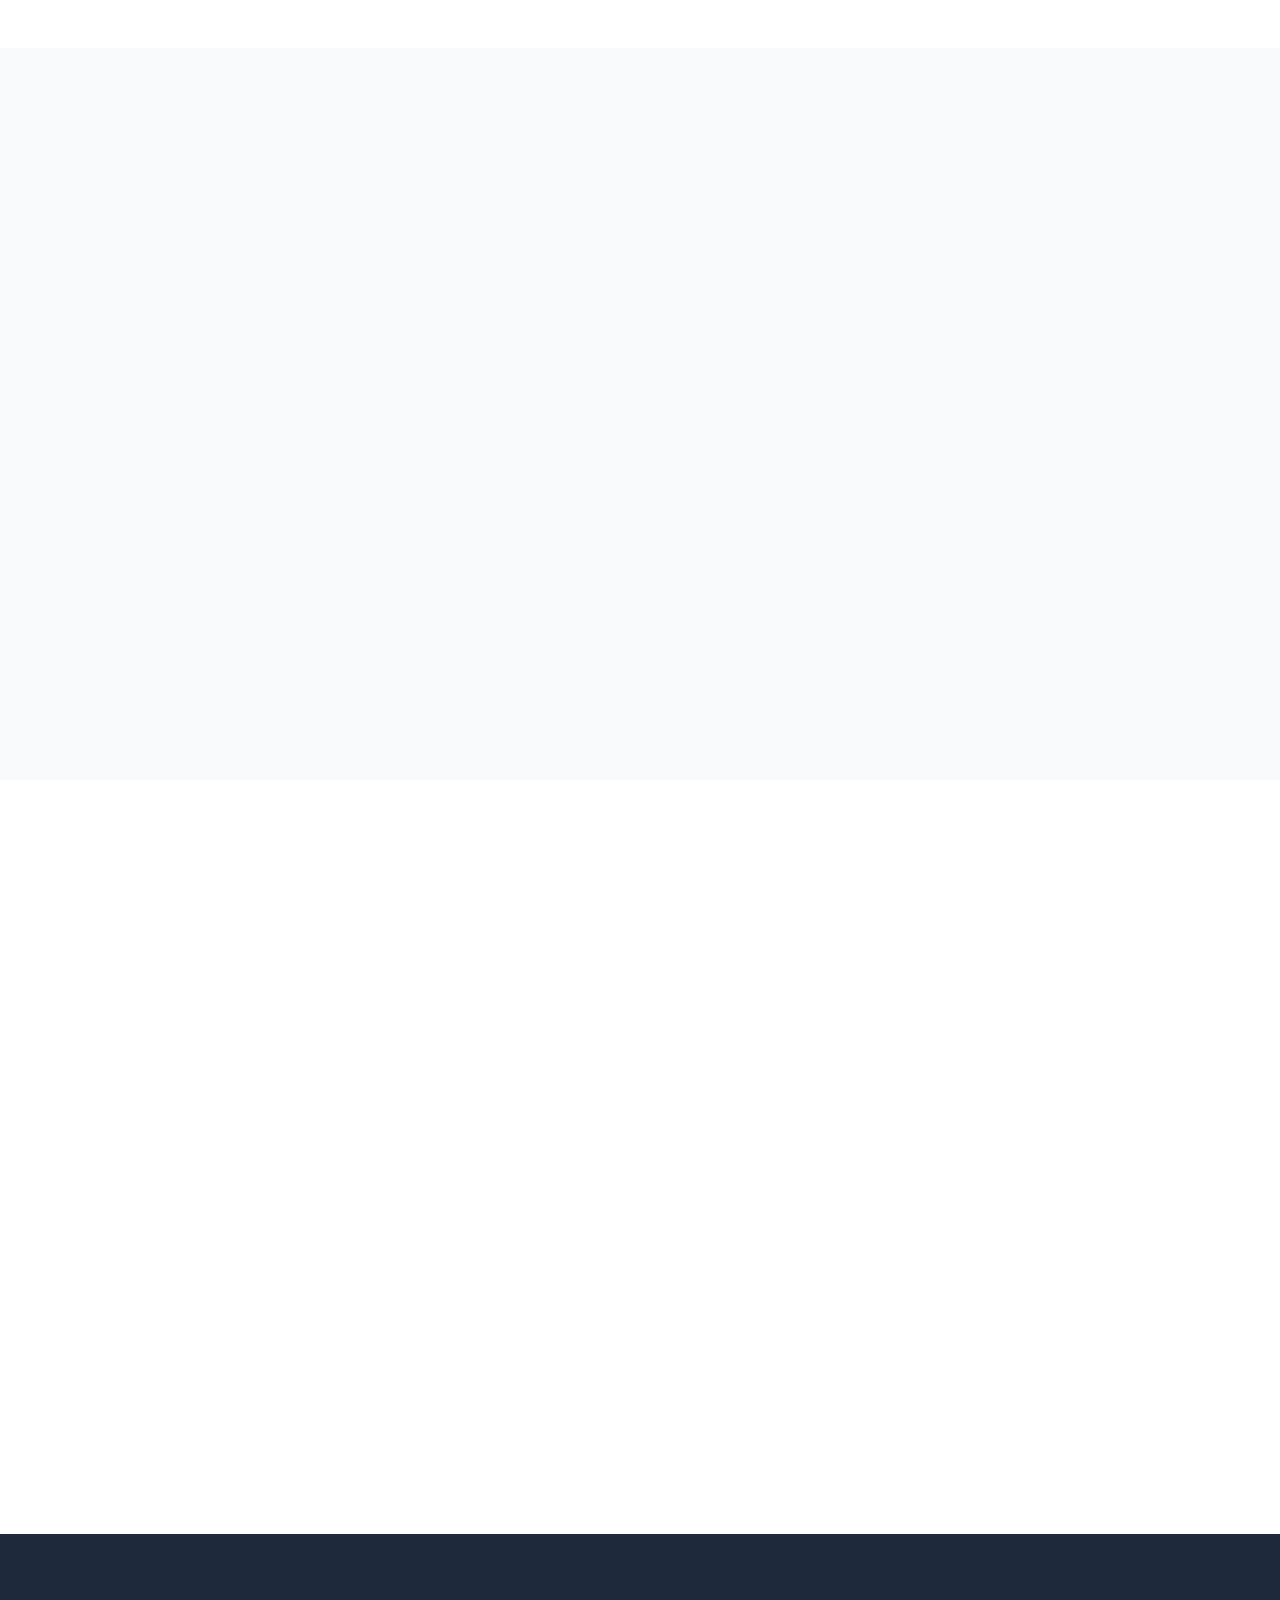
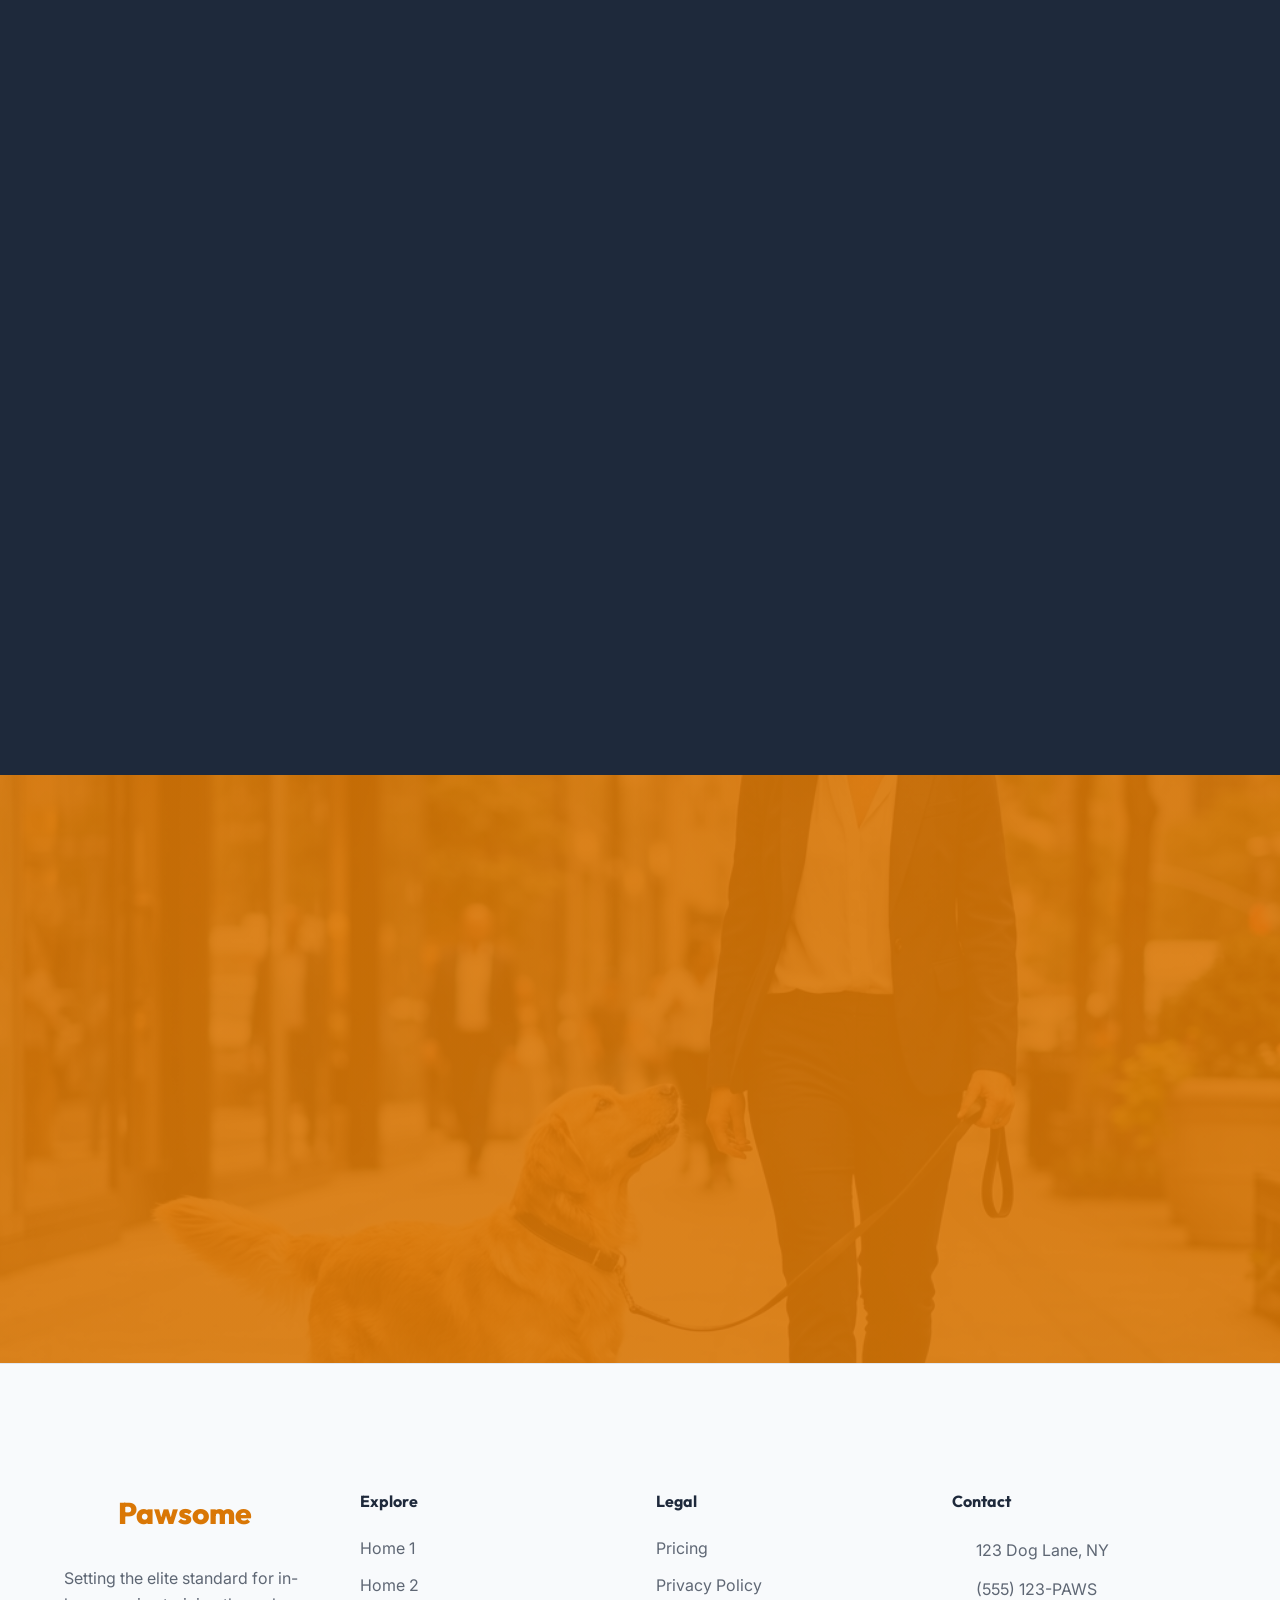
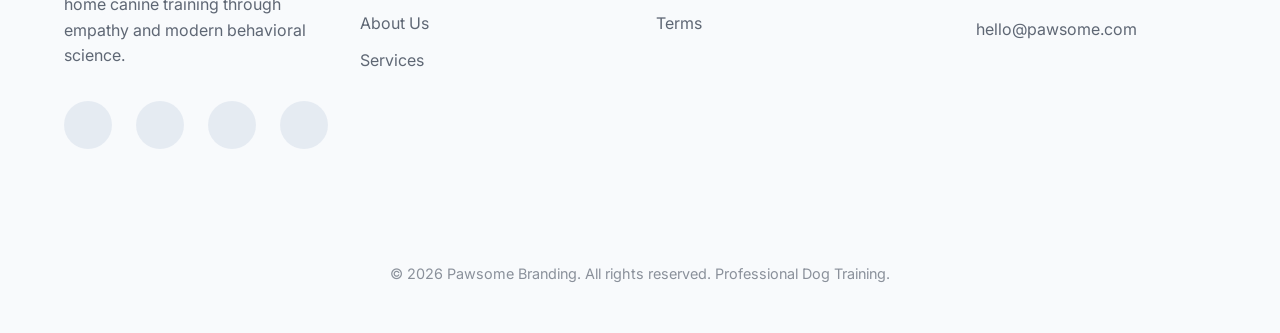
==== commit 92ec1c02: "Corrections" ====
--- a/index.html
+++ b/index.html
@@ -33,18 +33,23 @@
                 <a href="dashboard.html" style="font-weight: 700;">Dashboard</a>
                 <!-- Toggles inside menu for mobile ONLY -->
                 <div class="mobile-show" style="gap: 1.5rem; margin-top: 1rem; margin-bottom: 2rem;">
-                    <button id="theme-toggle-mob" class="btn" style="background: none; color: inherit; padding: 0.75rem; border: 1px solid var(--border); border-radius: 12px; flex: 1;"><i data-lucide="moon"></i> Theme</button>
-                    <button id="rtl-toggle-mob" class="btn" style="background: none; color: inherit; padding: 0.75rem; border: 1px solid var(--border); border-radius: 12px; flex: 1;"><i data-lucide="languages"></i> RTL</button>
-                </div>
-                
-                <a href="login.html" class="btn btn-secondary mobile-show" style="margin-top: 1rem;">Login</a>
+                    <button id="theme-toggle-mob" class="btn"
+                        style="background: none; color: inherit; padding: 0.75rem; border: 1px solid var(--border); border-radius: 12px; flex: 1;"><i
+                            data-lucide="moon"></i> Theme</button>
+                    <button id="rtl-toggle-mob" class="btn"
+                        style="background: none; color: inherit; padding: 0.75rem; border: 1px solid var(--border); border-radius: 12px; flex: 1;"><i
+                            data-lucide="languages"></i> RTL</button>
+                </div>
+
+                <a href="login.html" class="btn btn-primary mobile-show" style="margin-top: 1rem; color: white; text-align: center;">Login</a>
             </nav>
             <div class="header-actions">
-                <button id="theme-toggle" class="btn mobile-hide" style="background: none; color: inherit; padding: 0.5rem;"><i
-                        data-lucide="moon"></i></button>
-                <button id="rtl-toggle" class="btn mobile-hide" style="background: none; color: inherit; padding: 0.5rem;"><i
-                        data-lucide="languages"></i></button>
-                <button id="mobile-menu-trigger" style="background: none; border: none; cursor: pointer; color: inherit; padding: 0.5rem;">
+                <button id="theme-toggle" class="btn mobile-hide"
+                    style="background: none; color: inherit; padding: 0.5rem;"><i data-lucide="moon"></i></button>
+                <button id="rtl-toggle" class="btn mobile-hide"
+                    style="background: none; color: inherit; padding: 0.5rem;"><i data-lucide="languages"></i></button>
+                <button id="mobile-menu-trigger"
+                    style="background: none; border: none; cursor: pointer; color: inherit; padding: 0.5rem;">
                     <i data-lucide="menu"></i>
                 </button>
                 <a href="login.html" class="btn btn-secondary mobile-hide">Login</a>
@@ -89,7 +94,7 @@
                         <h3>In-Home Comfort</h3>
                         <p>No stressful travel. We train your dog in the environment they feel most comfortable and
                             secure.</p>
-                        <div class="card-cta">Learn More <i data-lucide="arrow-right"></i></div>
+                        <a href="about.html" class="card-cta">Learn More <i data-lucide="arrow-right"></i></a>
                     </div>
                     <div class="card reveal">
                         <div class="card-img-wrapper">
@@ -98,7 +103,7 @@
                         </div>
                         <h3>Positive Only</h3>
                         <p>We use force-free, rewards-based methods that build trust and lasting behavioral change.</p>
-                        <div class="card-cta">Our Philosophy <i data-lucide="arrow-right"></i></div>
+                        <a href="about.html" class="card-cta">Our Philosophy <i data-lucide="arrow-right"></i></a>
                     </div>
                     <div class="card reveal-right">
                         <div class="card-img-wrapper">
@@ -108,7 +113,7 @@
                         <h3>Digital Tracking</h3>
                         <p>Track your dog's progress, view homework, and watch training videos on our exclusive portal.
                         </p>
-                        <div class="card-cta">Explore App <i data-lucide="arrow-right"></i></div>
+                        <a href="dashboard.html" class="card-cta">Explore App <i data-lucide="arrow-right"></i></a>
                     </div>
                 </div>
             </div>
@@ -204,7 +209,8 @@
                 <div class="grid-3">
                     <div class="reveal-zoom"
                         style="background: rgba(255,255,255,0.05); padding: 3rem; border-radius: 24px; text-align: center;">
-                        <img src="https://images.pexels.com/photos/1456642/pexels-photo-1456642.jpeg" alt="The Miller Family"
+                        <img src="https://images.pexels.com/photos/1456642/pexels-photo-1456642.jpeg"
+                            alt="The Miller Family"
                             style="width: 70px; height: 70px; border-radius: 50%; object-fit: cover; margin-bottom: 1.5rem; border: 2px solid var(--primary); display: block; margin-left: auto; margin-right: auto;">
                         <div
                             style="display: flex; gap: 0.25rem; color: var(--primary); margin-bottom: 1.5rem; justify-content: center;">
@@ -218,7 +224,8 @@
                     </div>
                     <div class="reveal-zoom"
                         style="background: rgba(255,255,255,0.05); padding: 3rem; border-radius: 24px; text-align: center;">
-                        <img src="https://images.pexels.com/photos/1239291/pexels-photo-1239291.jpeg" alt="Sarah & Cooper"
+                        <img src="https://images.pexels.com/photos/1239291/pexels-photo-1239291.jpeg"
+                            alt="Sarah & Cooper"
                             style="width: 70px; height: 70px; border-radius: 50%; object-fit: cover; margin-bottom: 1.5rem; border: 2px solid var(--primary); display: block; margin-left: auto; margin-right: auto;">
                         <div
                             style="display: flex; gap: 0.25rem; color: var(--primary); margin-bottom: 1.5rem; justify-content: center;">
@@ -227,12 +234,13 @@
                         </div>
                         <p style="font-style: italic; opacity: 0.9; margin-bottom: 2.5rem;">"The in-home aspect was key.
                             Dealing with behavior issues in our actual living room made the solutions click instantly
-                            for us."</p>
+                            for us very effective."</p>
                         <h4 style="color: var(--primary);">Sarah & Cooper</h4>
                     </div>
                     <div class="reveal-zoom"
                         style="background: rgba(255,255,255,0.05); padding: 3rem; border-radius: 24px; text-align: center;">
-                        <img src="https://images.pexels.com/photos/3777943/pexels-photo-3777943.jpeg" alt="Dr. Robert Chen"
+                        <img src="https://images.pexels.com/photos/3777943/pexels-photo-3777943.jpeg"
+                            alt="Dr. Robert Chen"
                             style="width: 70px; height: 70px; border-radius: 50%; object-fit: cover; margin-bottom: 1.5rem; border: 2px solid var(--primary); display: block; margin-left: auto; margin-right: auto;">
                         <div
                             style="display: flex; gap: 0.25rem; color: var(--primary); margin-bottom: 1.5rem; justify-content: center;">
@@ -241,7 +249,7 @@
                         </div>
                         <p style="font-style: italic; opacity: 0.9; margin-bottom: 2.5rem;">"Highly professional and
                             clearly loves what they do. The Pawsome trainer was patient, calm, and incredibly
-                            effective."</p>
+                            effective truly outstanding service effect."</p>
                         <h4 style="color: var(--primary);">Dr. Robert Chen</h4>
                     </div>
                 </div>
@@ -286,7 +294,7 @@
     <!-- 🦶 FOOTER -->
     <footer>
         <div class="container">
-            <div class="grid-4" style="margin-bottom: 5rem;">
+            <div class="footer-grid" style="margin-bottom: 5rem;">
                 <div>
                     <a href="index.html" class="footer-logo">
                         <i data-lucide="dog"></i> Pawsome
@@ -303,13 +311,8 @@
                 <div>
                     <h4 style="margin-bottom: 1.5rem;">Explore</h4>
                     <ul style="display: flex; flex-direction: column; gap: 0.75rem; opacity: 0.7;">
-                        <li>
-                            <div class="dropdown"><a href="javascript:void(0)" class="dropdown-trigger">Home <i
-                                        data-lucide="chevron-down"></i></a>
-                                <div class="dropdown-menu"><a href="index.html">Home 1 (Classic)</a><a
-                                        href="home-premium.html">Home 2 (Premium)</a></div>
-                            </div>
-                        </li>
+                        <li><a href="index.html">Home 1</a></li>
+                        <li><a href="home-premium.html">Home 2</a></li>
                         <li><a href="about.html">About Us</a></li>
                         <li><a href="services.html">Services</a></li>
                     </ul>
--- a/styles/main.css
+++ b/styles/main.css
@@ -35,7 +35,7 @@
     --bg: #0F172A;
     --card-bg: #1E293B;
     --text: #F8FAFC;
-    --border: #334155;
+    --border: #475569;
     --white: #FFFFFF;
     --footer-bg: #020617;
     --footer-text: #F8FAFC;
@@ -246,7 +246,7 @@
         position: static;
         width: 100%;
         box-shadow: none;
-        border: none;
+        border: 1px solid var(--border);
         background: rgba(0,0,0,0.02);
         margin: 0.5rem 0;
         padding: 0.5rem;
@@ -261,7 +261,7 @@
     .mobile-show { display: flex !important; }
 }
 
-@media (min-width: 993px) {
+@media (min-width: 1101px) {
     .mobile-show { display: none !important; }
 }
 
@@ -352,12 +352,11 @@
 }
 
 .card-img-wrapper {
-    width: 100%;
-    margin-bottom: 1.5rem;
-    padding: 0;
+    width: calc(100% + 5rem);
+    margin: -2.5rem -2.5rem 1.5rem -2.5rem;
     overflow: hidden;
-    aspect-ratio: 2/1;
-    border-radius: 12px;
+    aspect-ratio: 16/9;
+    border-radius: 20px 20px 0 0;
 }
 
 .card-img-wrapper img {
@@ -387,11 +386,41 @@
     margin-top: auto;
     color: var(--primary);
     font-weight: 700;
-    display: flex;
-    align-items: center;
-    gap: 0.5rem;
+    display: inline-flex;
+    align-items: center;
+    gap: 0.6rem;
     cursor: pointer;
     font-family: 'Outfit', sans-serif;
+    position: relative;
+    width: fit-content;
+    padding: 2px 0;
+    transition: var(--transition);
+}
+
+.card-cta::after {
+    content: '';
+    position: absolute;
+    bottom: 2px;
+    left: 0;
+    width: 0;
+    height: 8px;
+    background: var(--primary);
+    opacity: 0.15;
+    z-index: -1;
+    transition: var(--transition);
+    border-radius: 2px;
+}
+
+.card-cta:hover::after {
+    width: 100%;
+}
+
+.card-cta i {
+    transition: transform 0.3s cubic-bezier(0.4, 0, 0.2, 1);
+}
+
+.card-cta:hover i {
+    transform: translateX(6px);
 }
 
 /* --- BUTTONS --- */
@@ -423,6 +452,47 @@
 .btn-secondary { background: var(--secondary); color: white; }
 .btn-secondary:hover { background: var(--primary); transform: scale(1.05); }
 
+/* Dark Mode Button Fixes */
+[data-theme="dark"] .btn-primary {
+    background: var(--primary) !important;
+    color: white !important;
+    box-shadow: 0 10px 30px rgba(217, 119, 6, 0.4);
+}
+
+[data-theme="dark"] .btn-secondary {
+    background: rgba(255, 255, 255, 0.08);
+    border: 1.5px solid var(--border);
+    color: white;
+}
+
+[data-theme="dark"] .btn-secondary:hover {
+    background: var(--primary);
+    border-color: var(--primary);
+}
+
+/* Theme & RTL Toggle Hover States */
+#theme-toggle:hover,
+#rtl-toggle:hover,
+#theme-toggle-mob:hover,
+#rtl-toggle-mob:hover {
+    background: var(--primary) !important;
+    color: white !important;
+    border-color: var(--primary) !important;
+    transform: scale(1.08);
+}
+
+#theme-toggle:hover i,
+#theme-toggle:hover svg,
+#rtl-toggle:hover i,
+#rtl-toggle:hover svg,
+#theme-toggle-mob:hover i,
+#theme-toggle-mob:hover svg,
+#rtl-toggle-mob:hover i,
+#rtl-toggle-mob:hover svg {
+    color: white !important;
+    stroke: white;
+}
+
 /* --- SECTIONS --- */
 section { padding: clamp(4rem, 10vw, 8rem) 0; overflow: hidden; }
 .hero-section {
@@ -484,8 +554,21 @@
     .hero-section .btn { width: 100%; margin-bottom: 0.5rem; }
 }
 
+/* --- FOOTER GRID --- */
+.footer-grid {
+    display: grid;
+    grid-template-columns: repeat(4, 1fr);
+    gap: 2rem;
+}
+
+@media (max-width: 1024px) {
+    .footer-grid { grid-template-columns: repeat(2, 1fr); gap: 2rem; }
+}
+
 @media (max-width: 580px) {
-    .grid-3, .grid-4 { grid-template-columns: 1fr; }
+    .grid-3 { grid-template-columns: 1fr; }
+    .footer-grid { grid-template-columns: repeat(2, 1fr); gap: 2rem 1rem; }
+    .footer-grid > div:first-child, .footer-grid > div:last-child { grid-column: span 2; }
 }
 
 /* End of animations */
@@ -504,6 +587,7 @@
     width: 90%; max-width: 500px;
     padding: clamp(2rem, 8vw, 4rem);
     border-radius: 24px;
+    border: 1px solid var(--border);
     box-shadow: 0 40px 100px rgba(0,0,0,0.3);
     text-align: center;
     margin: 2rem auto;
@@ -513,6 +597,18 @@
     border: 1px solid var(--border); border-radius: 12px;
     background: var(--bg); color: var(--text);
     font-size: 1rem;
+}
+
+.auth-card a { 
+    color: var(--primary);
+    font-weight: 700;
+    text-decoration: none;
+    transition: var(--transition); 
+}
+
+.auth-card a:hover { 
+    color: var(--secondary) !important;
+    text-decoration: underline;
 }
 
 /* --- DASHBOARD --- */
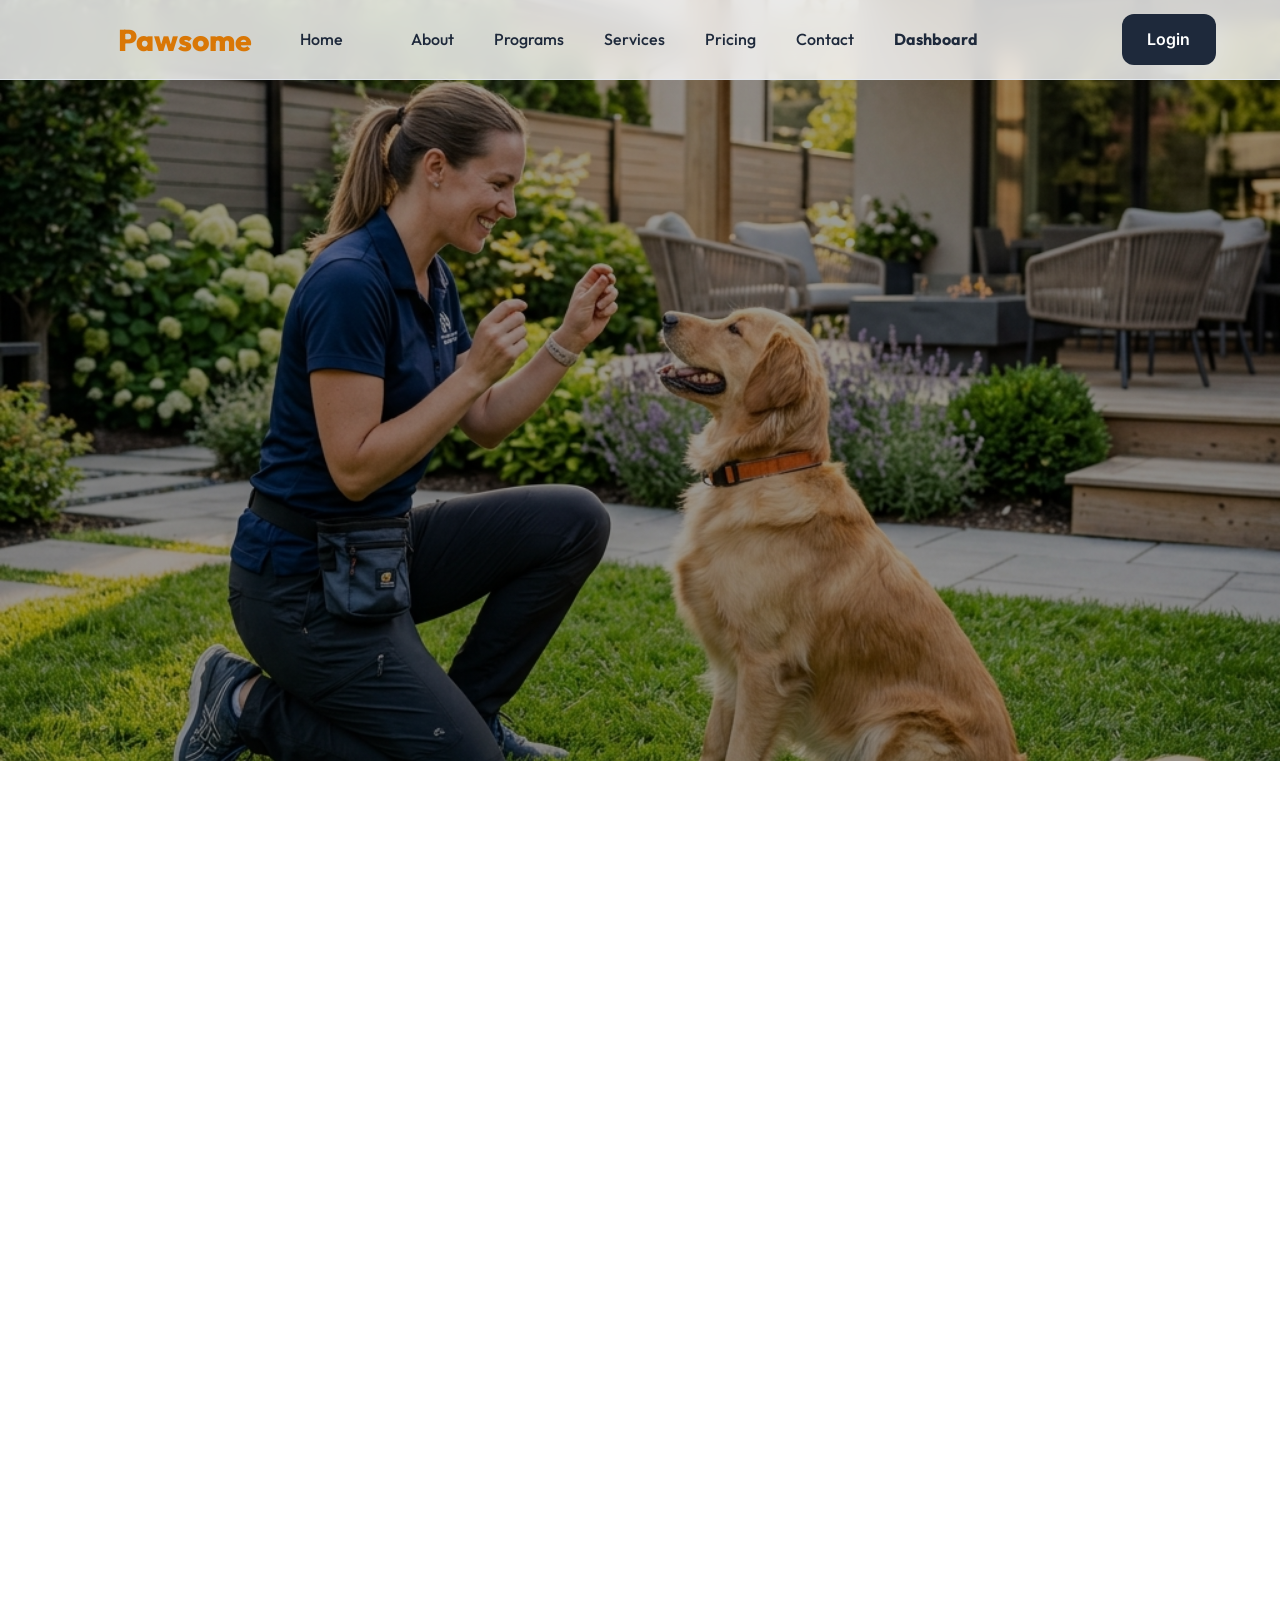
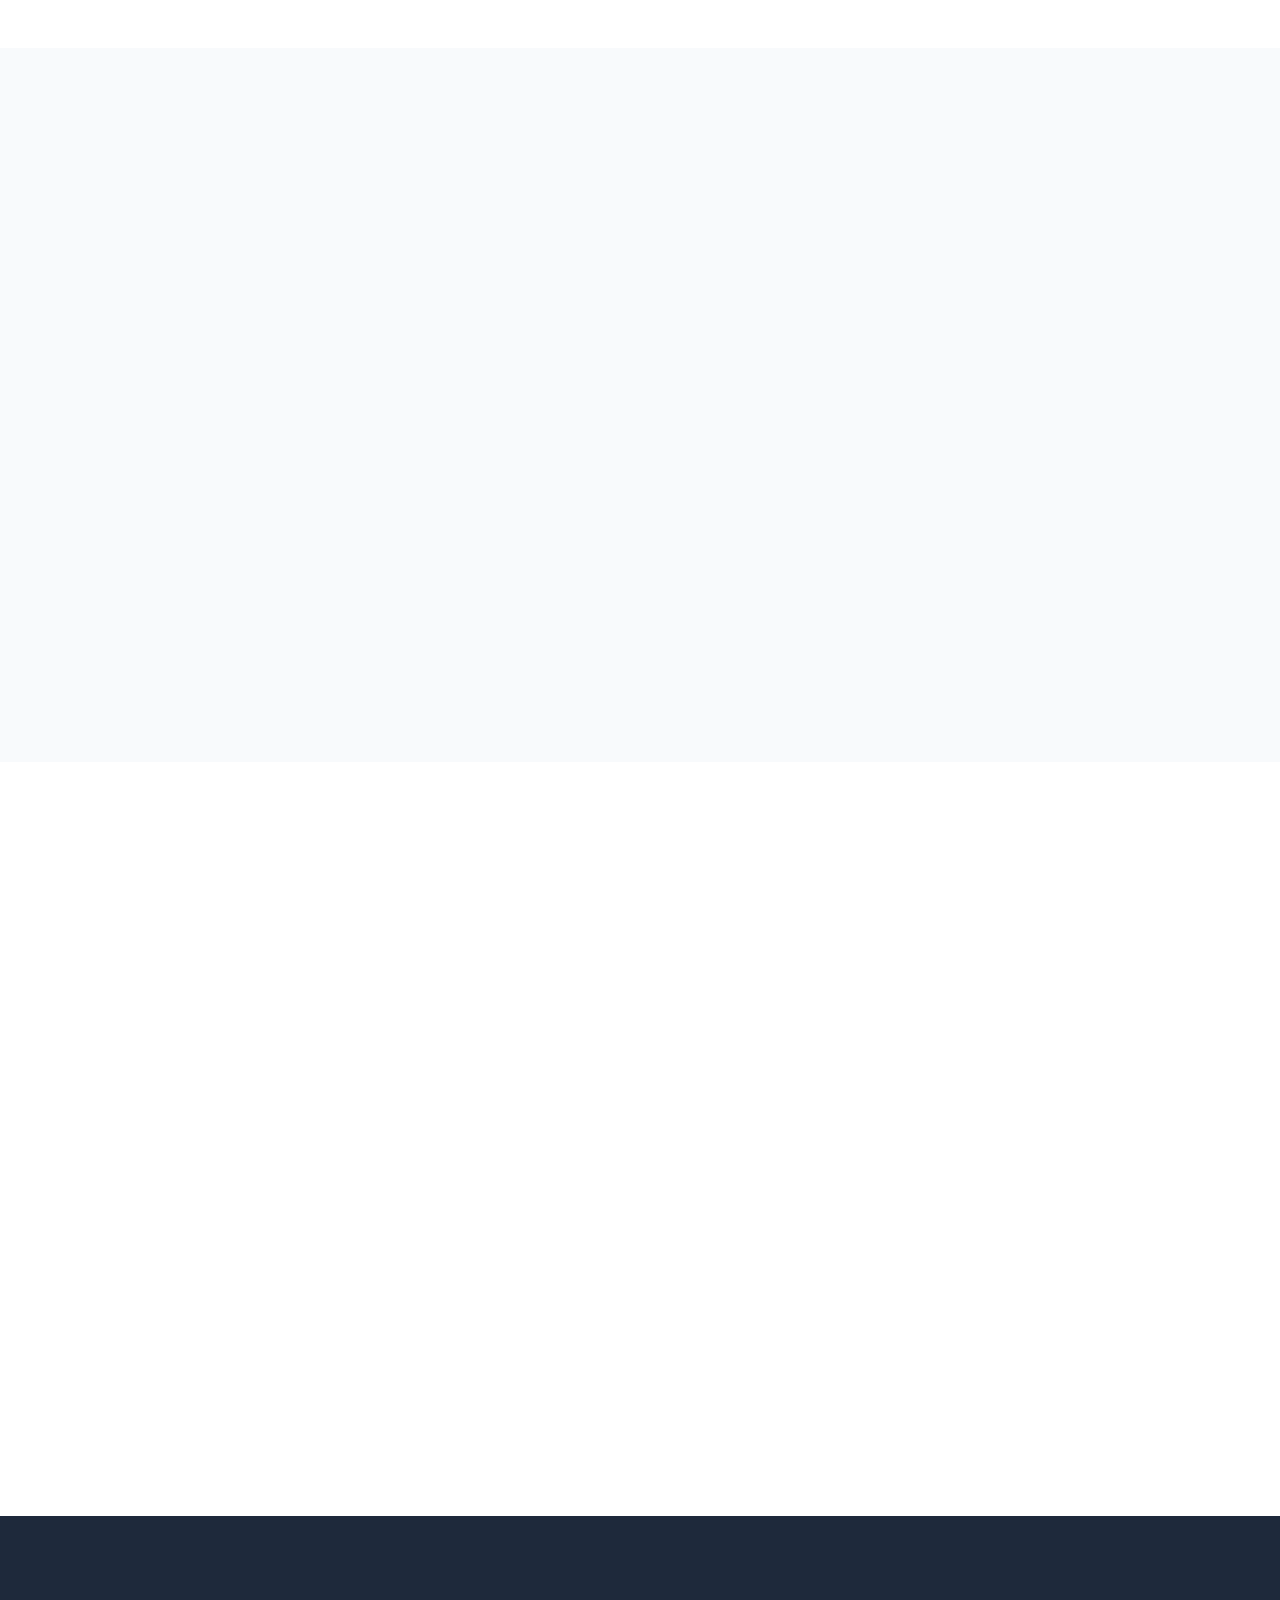
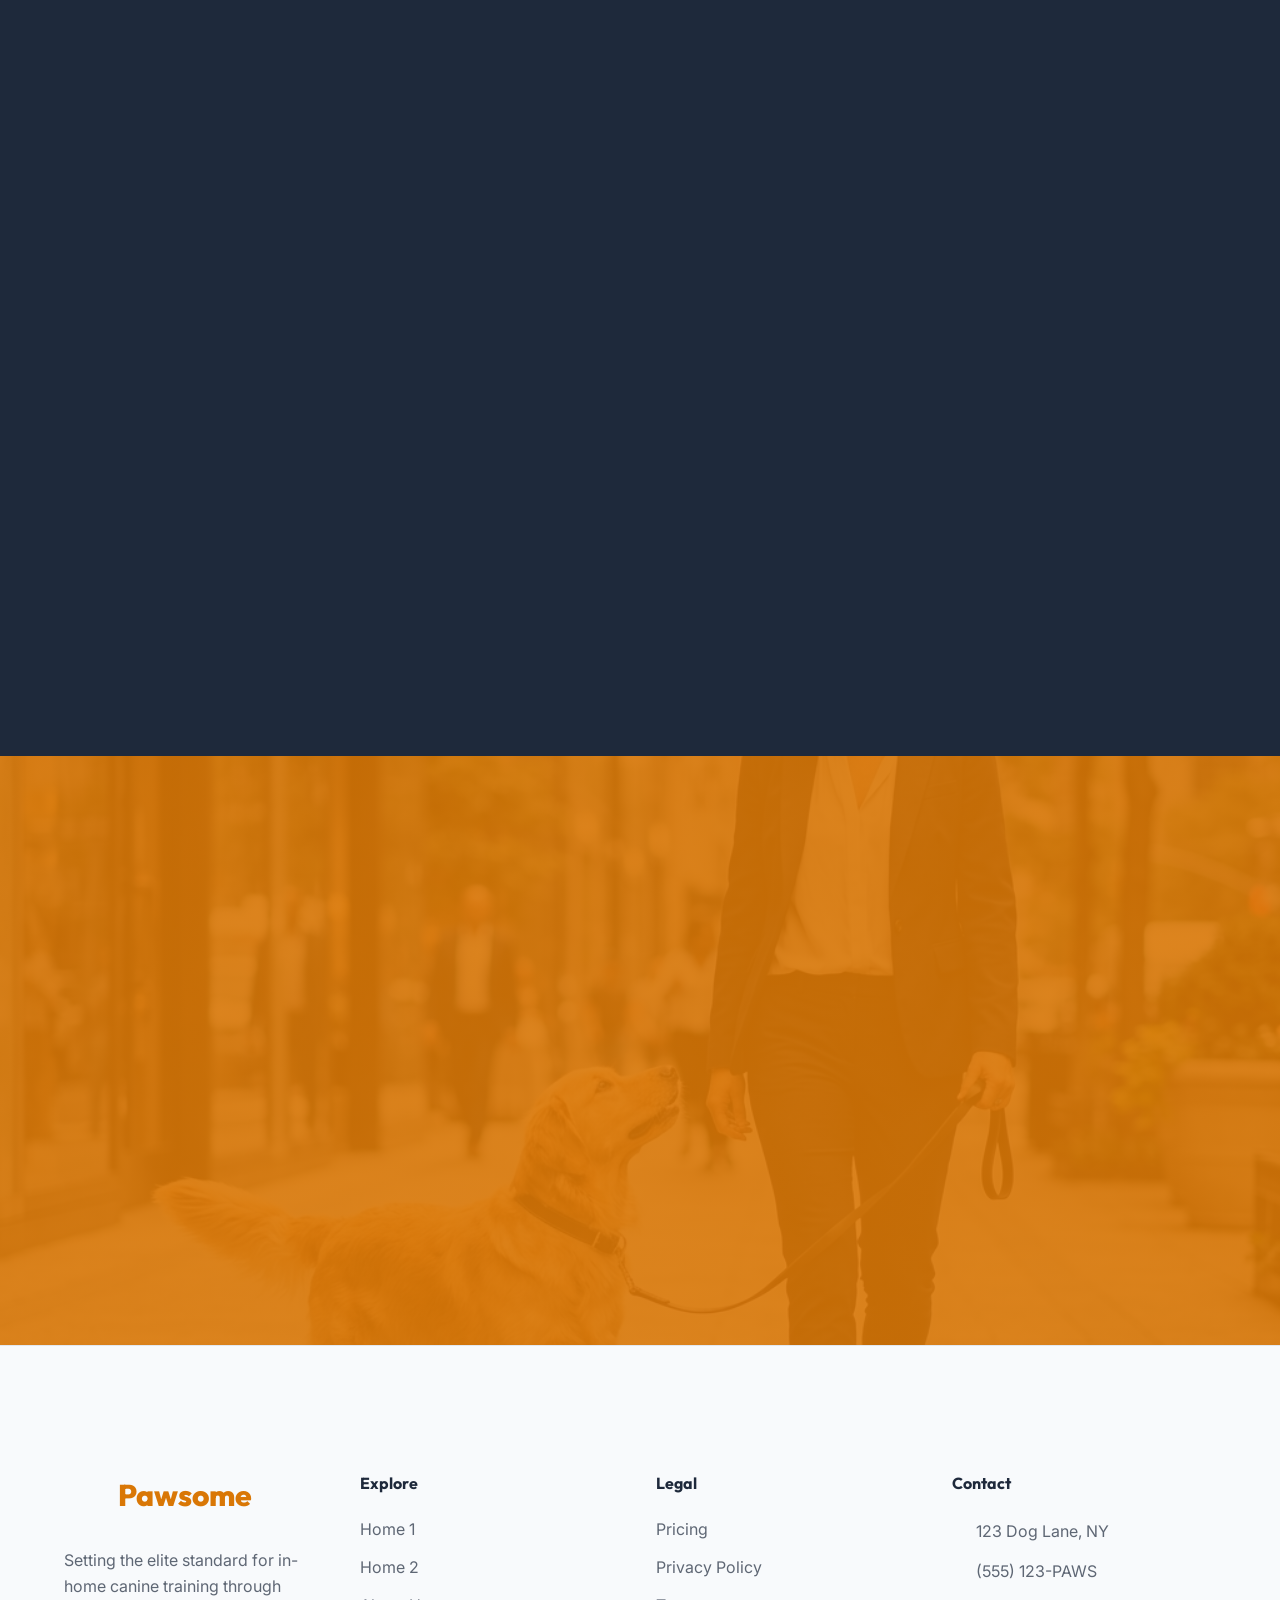
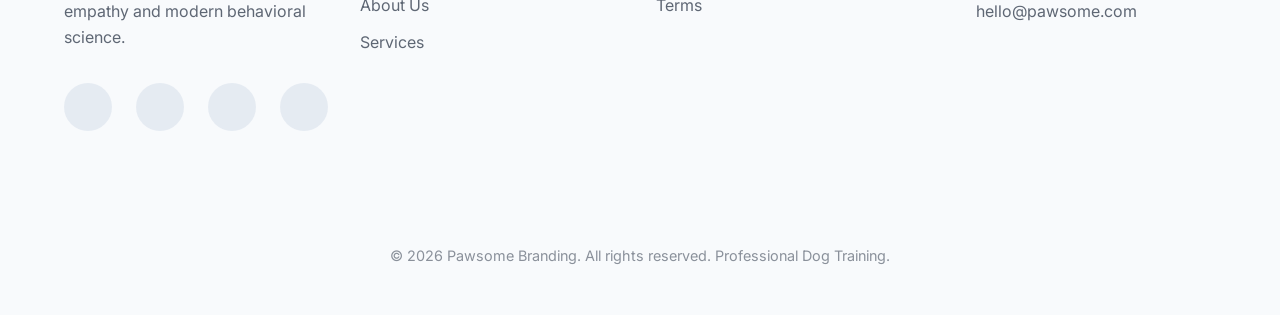
==== commit 1f1947c5: "changes" ====
--- a/index.html
+++ b/index.html
@@ -8,7 +8,6 @@
     <meta name="description" content="Expert dog training in your home. Catchy brand, modern results.">
     <link rel="stylesheet" href="styles/main.css">
     <link rel="icon" type="image/svg+xml" href="assets/favicon.svg">
-    <script src="https://unpkg.com/lucide@latest"></script>
     <script src="https://cdn.jsdelivr.net/npm/lucide@0.364.0/dist/umd/lucide.min.js"></script>
 </head>
 
@@ -125,7 +124,7 @@
                 <div class="grid-resp-2">
                     <div class="reveal-left" style="display: flex; justify-content: center;">
                         <img src="assets/images/how-it-works.png" alt="Training Process"
-                            style="border-radius: 24px; box-shadow: clamp(10px, 2vw, 20px) clamp(10px, 2vw, 20px) 0 var(--primary); max-width: 85%; height: auto; object-fit: cover;">
+                            style="border-radius: 24px; box-shadow: clamp(10px, 2vw, 20px) clamp(10px, 2vw, 20px) 0 var(--primary); max-width: 75%; height: auto; object-fit: cover;">
                     </div>
                     <div class="reveal-right">
                         <h2 style="margin-bottom: 2rem;">A Simple Path to a Better Dog</h2>
@@ -193,7 +192,7 @@
                     </div>
                     <div class="reveal-right" style="display: flex; justify-content: center;">
                         <img src="assets/images/trainer.png" alt="Professional Trainer"
-                            style="border-radius: 24px; border: 10px solid var(--card-bg); outline: 1px solid var(--border); max-width: 85%; height: auto; object-fit: cover;">
+                            style="border-radius: 24px; border: 10px solid var(--card-bg); outline: 1px solid var(--border); max-width: 75%; height: auto; object-fit: cover;">
                     </div>
                 </div>
             </div>
@@ -347,6 +346,13 @@
     </button>
 
     <script src="scripts/main.js"></script>
+    <script>
+        document.addEventListener('DOMContentLoaded', () => {
+            if (window.lucide) {
+                lucide.createIcons();
+            }
+        });
+    </script>
 </body>
 
 </html>
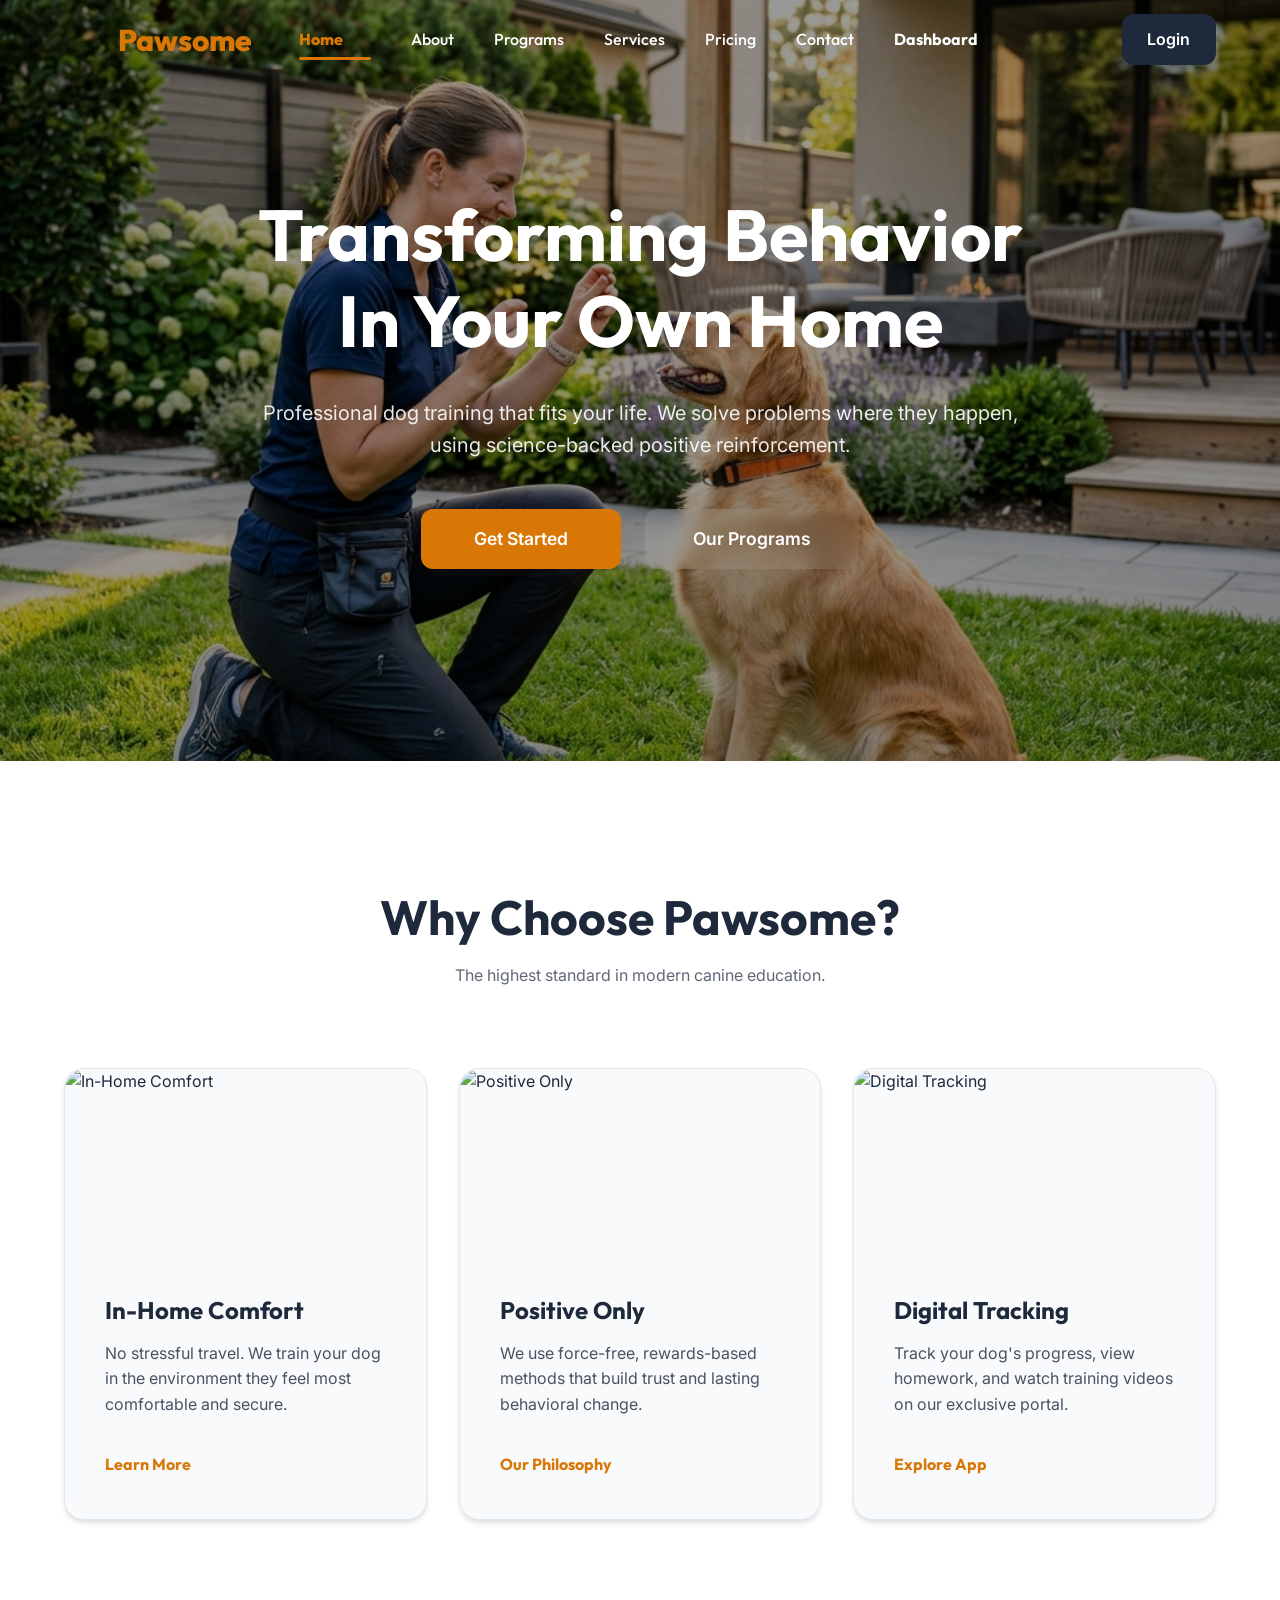
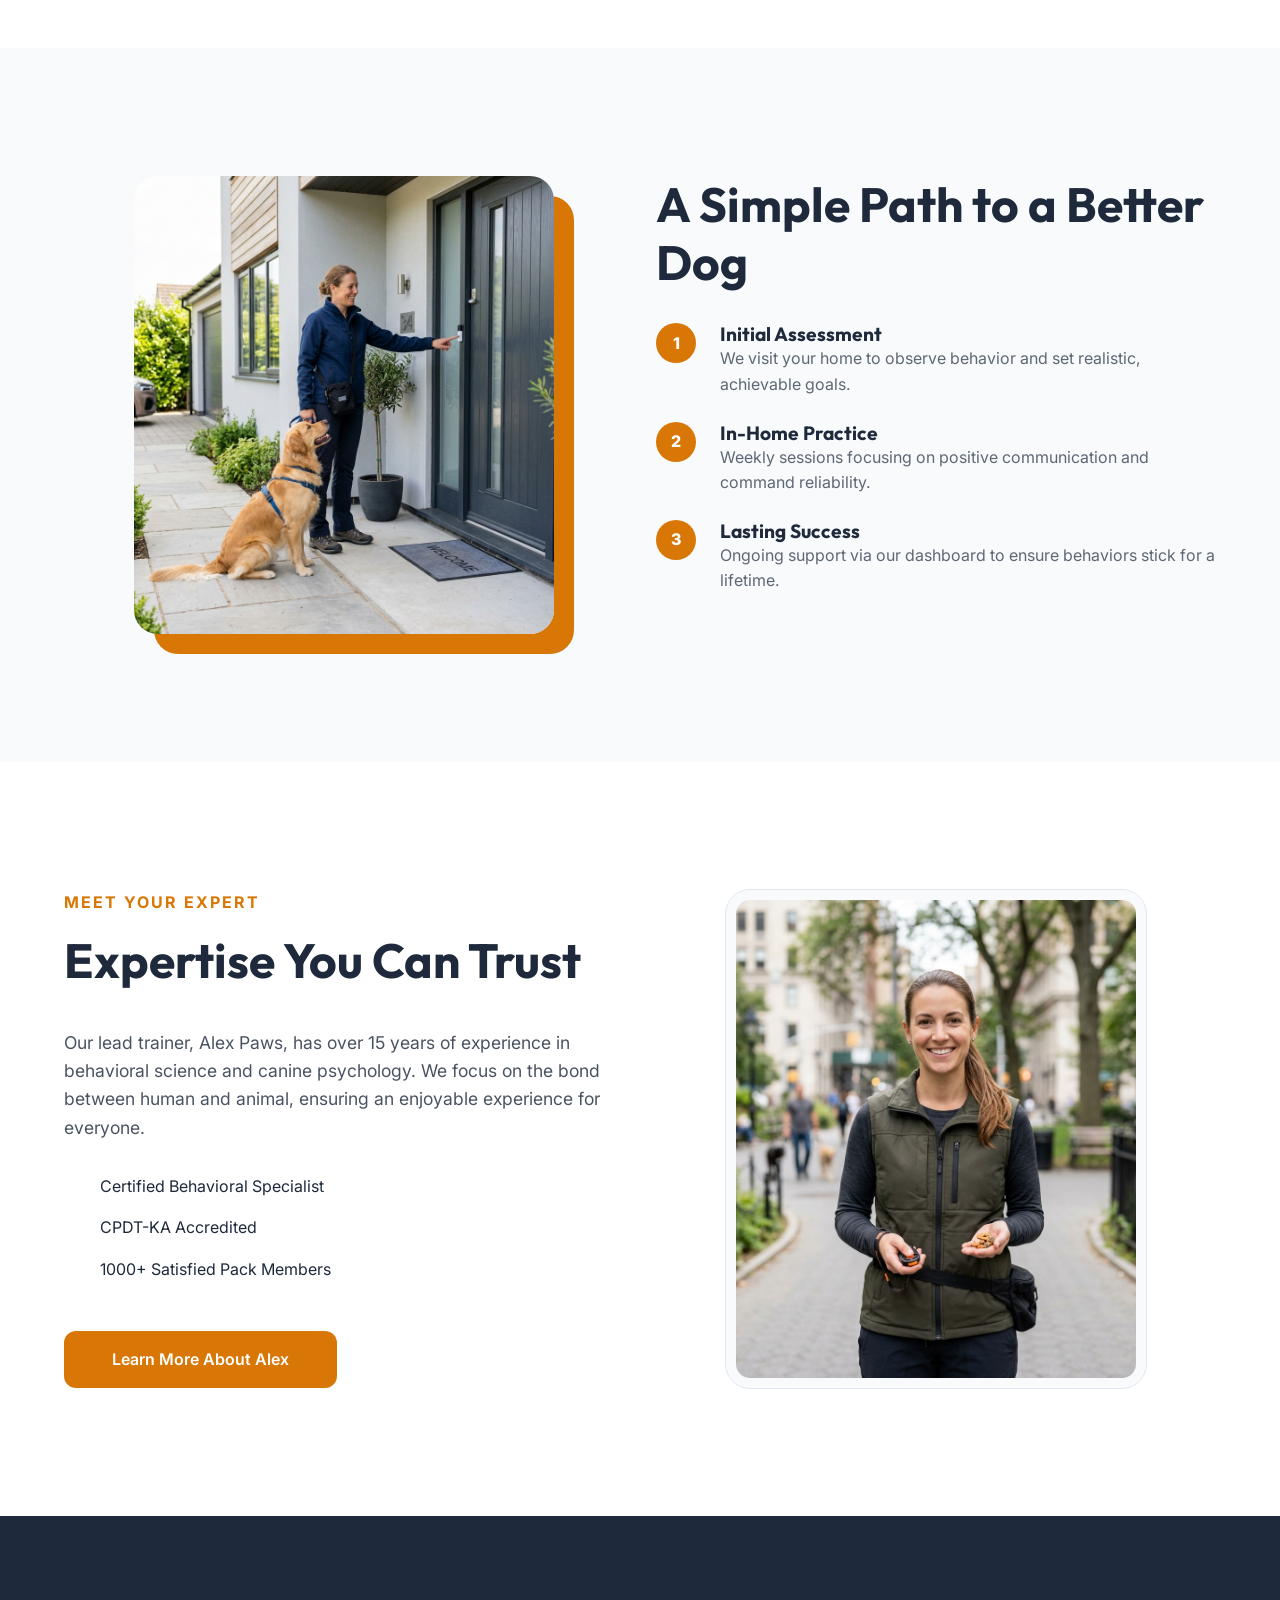
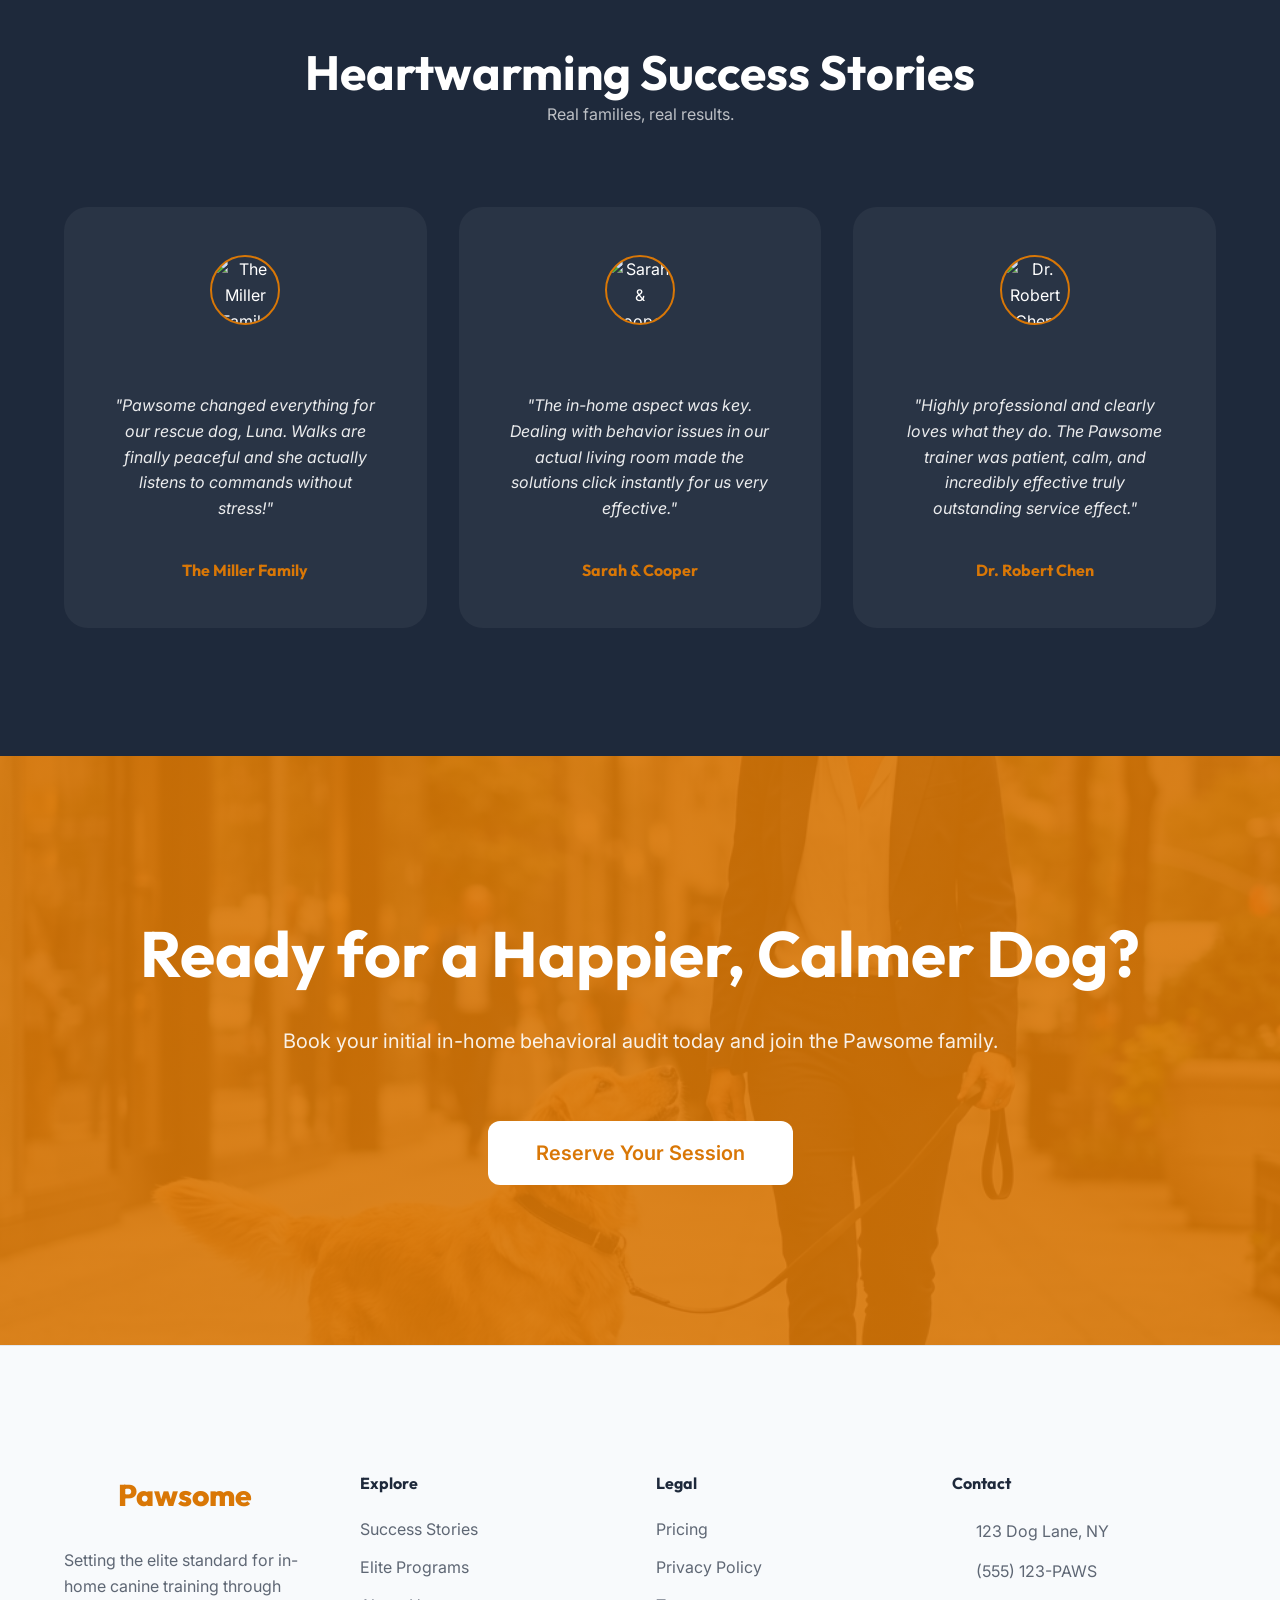
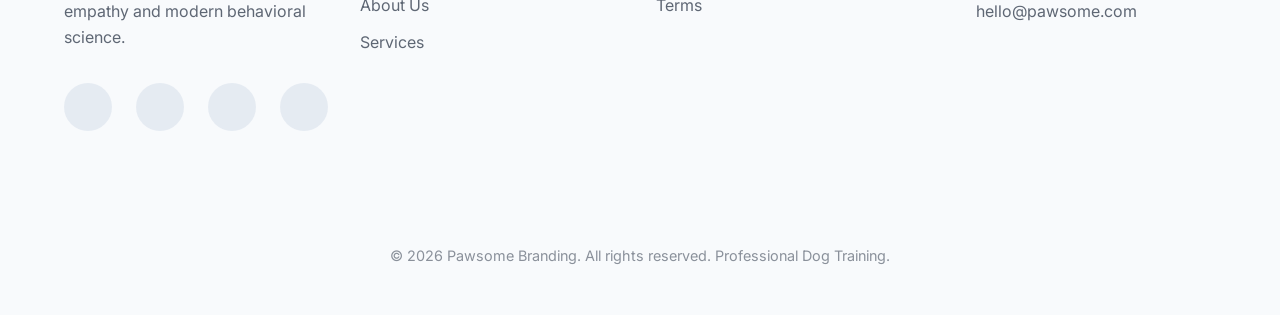
==== commit 4a57e44d: "recorrections" ====
--- a/index.html
+++ b/index.html
@@ -40,7 +40,8 @@
                             data-lucide="languages"></i> RTL</button>
                 </div>
 
-                <a href="login.html" class="btn btn-primary mobile-show" style="margin-top: 1rem; color: white; text-align: center;">Login</a>
+                <a href="login.html" class="btn btn-primary mobile-show"
+                    style="margin-top: 1rem; color: white; text-align: center;">Login</a>
             </nav>
             <div class="header-actions">
                 <button id="theme-toggle" class="btn mobile-hide"
@@ -199,7 +200,7 @@
         </section>
 
         <!-- Section 5: Testimonials -->
-        <section style="background: var(--secondary); color: white;">
+        <section id="testimonials" style="background: var(--secondary); color: white;">
             <div class="container">
                 <div class="reveal" style="text-align: center; margin-bottom: 5rem;">
                     <h2 style="color: white;">Heartwarming Success Stories</h2>
@@ -310,8 +311,8 @@
                 <div>
                     <h4 style="margin-bottom: 1.5rem;">Explore</h4>
                     <ul style="display: flex; flex-direction: column; gap: 0.75rem; opacity: 0.7;">
-                        <li><a href="index.html">Home 1</a></li>
-                        <li><a href="home-premium.html">Home 2</a></li>
+                        <li><a href="index.html#testimonials">Success Stories</a></li>
+                        <li><a href="programs.html">Elite Programs</a></li>
                         <li><a href="about.html">About Us</a></li>
                         <li><a href="services.html">Services</a></li>
                     </ul>
--- a/styles/main.css
+++ b/styles/main.css
@@ -2,9 +2,11 @@
 
 :root {
     /* Brand Colors */
-    --primary: #D97706; /* High-end Golden Brown */
-    --secondary: #1E293B; /* Midnight Navy */
-    
+    --primary: #D97706;
+    /* High-end Golden Brown */
+    --secondary: #1E293B;
+    /* Midnight Navy */
+
     /* Semantic Colors */
     --bg-light: #FFFFFF;
     --bg-dark: #0F172A;
@@ -16,13 +18,13 @@
     --text-light: #1E293B;
     --text-dark: #F8FAFC;
     --border: #E2E8F0;
-    
+
     /* Defaults */
     --bg: var(--bg-light);
     --text: var(--text-light);
     --card-bg: var(--card-light);
     --glass: rgba(255, 255, 255, 0.8);
-    
+
     /* Spacing & Borders */
     --header-height: 80px;
     --sidebar-width: 280px;
@@ -43,10 +45,13 @@
 }
 
 * {
-    margin: 0; padding: 0; box-sizing: border-box;
-}
-
-body {
+    margin: 0;
+    padding: 0;
+    box-sizing: border-box;
+}
+
+body,
+html {
     font-family: 'Inter', sans-serif;
     background-color: var(--bg);
     color: var(--text);
@@ -55,7 +60,12 @@
     overflow-x: hidden;
 }
 
-h1, h2, h3, h4, h5, h6 {
+h1,
+h2,
+h3,
+h4,
+h5,
+h6 {
     font-family: 'Outfit', sans-serif;
     font-weight: 700;
     line-height: 1.2;
@@ -63,13 +73,34 @@
     word-break: break-word;
 }
 
-h1 { font-size: clamp(2.5rem, 8vw, 4.5rem); }
-h2 { font-size: clamp(2rem, 6vw, 3rem); }
-h3 { font-size: clamp(1.5rem, 4vw, 2rem); }
-
-a { text-decoration: none; color: inherit; transition: var(--transition); }
-ul { list-style: none; }
-img { max-width: 100%; height: auto; display: block; object-fit: cover; }
+h1 {
+    font-size: clamp(2.5rem, 8vw, 4.5rem);
+}
+
+h2 {
+    font-size: clamp(2rem, 6vw, 3rem);
+}
+
+h3 {
+    font-size: clamp(1.5rem, 4vw, 2rem);
+}
+
+a {
+    text-decoration: none;
+    color: inherit;
+    transition: var(--transition);
+}
+
+ul {
+    list-style: none;
+}
+
+img {
+    max-width: 100%;
+    height: auto;
+    display: block;
+    object-fit: cover;
+}
 
 .container {
     width: 100%;
@@ -79,26 +110,51 @@
 }
 
 @media (max-width: 768px) {
-    .container { padding: 0 1.5rem; }
-}
+    .container {
+        padding: 0 1.5rem;
+    }
+}
+
 @media (max-width: 480px) {
-    .container { padding: 0 1rem; }
+    .container {
+        padding: 0 1rem;
+    }
 }
 
 /* RTL Support */
-[dir="rtl"] { direction: rtl; text-align: right; }
+[dir="rtl"] {
+    direction: rtl;
+    text-align: right;
+}
 
 /* --- HEADER --- */
 header {
     height: var(--header-height);
+    background: transparent;
+    backdrop-filter: none;
+    border-bottom: 1px solid transparent;
+    position: fixed;
+    top: 0;
+    left: 0;
+    width: 100%;
+    z-index: 1000;
+    display: flex;
+    align-items: center;
+    transition: var(--transition);
+    color: white;
+    /* Ensure readability on hero sections by default */
+}
+
+header.scrolled {
     background: var(--glass);
     backdrop-filter: blur(12px);
     border-bottom: 1px solid var(--border);
-    position: fixed;
-    top: 0; left: 0; width: 100%;
-    z-index: 1000;
-    display: flex;
-    align-items: center;
+    color: var(--text);
+    /* Switch back to the theme's text color */
+}
+
+header.scrolled #mobile-menu-trigger {
+    color: var(--text);
 }
 
 .logo-brand {
@@ -121,46 +177,81 @@
     stroke-width: 2.5px;
 }
 
-.nav-links { display: flex; align-items: center; gap: 2.5rem; }
-.nav-links a { position: relative; font-weight: 500; font-family: 'Outfit', sans-serif; display: flex; align-items: center; gap: 0.5rem; }
-.nav-links a:hover { color: var(--primary); }
+.nav-links {
+    display: flex;
+    align-items: center;
+    gap: 2.5rem;
+}
+
+.nav-links a {
+    position: relative;
+    font-weight: 500;
+    font-family: 'Outfit', sans-serif;
+    display: flex;
+    align-items: center;
+    gap: 0.5rem;
+}
+
+.nav-links a:hover {
+    color: var(--primary);
+}
 
 /* ✨ DROPDOWN STYLES */
-.dropdown { position: relative; }
+.dropdown {
+    position: relative;
+}
+
 .dropdown-menu {
     position: absolute;
-    top: 100%; /* Remove gap! */
+    top: 100%;
+    /* Remove gap! */
     left: 0;
     width: 250px;
     background: var(--card-bg);
     border: 1px solid var(--border);
     border-radius: 12px;
-    box-shadow: 0 10px 30px rgba(0,0,0,0.1);
+    box-shadow: 0 10px 30px rgba(0, 0, 0, 0.1);
     display: none;
     flex-direction: column;
     padding: 0.75rem;
     z-index: 3000;
-    margin-top: 0; /* Tight alignment */
-    padding-top: 1rem; /* Internal padding for bridge */
-}
+    margin-top: 0;
+    /* Tight alignment */
+    padding-top: 1rem;
+    /* Internal padding for bridge */
+}
+
 .dropdown::after {
     content: '';
     position: absolute;
-    top: 100%; left: 0; width: 100%; height: 20px; /* Invisible hover bridge */
+    top: 100%;
+    left: 0;
+    width: 100%;
+    height: 20px;
+    /* Invisible hover bridge */
     display: none;
 }
-.dropdown:hover::after { display: block; }
+
+.dropdown:hover::after {
+    display: block;
+}
+
 .dropdown-menu a {
     padding: 0.75rem 1rem;
     border-radius: 8px;
     font-size: 0.95rem;
     white-space: nowrap;
 }
-.dropdown-menu a:hover { background: rgba(217, 119, 6, 0.05); }
+
+.dropdown-menu a:hover {
+    background: rgba(217, 119, 6, 0.05);
+}
 
 /* Show on Hover (Desktop) */
 @media (min-width: 993px) {
-    .dropdown:hover .dropdown-menu { display: flex; }
+    .dropdown:hover .dropdown-menu {
+        display: flex;
+    }
 }
 
 /* --- ✨ Active State Highlight --- */
@@ -168,28 +259,32 @@
     color: var(--primary);
     font-weight: 800;
 }
+
 .nav-links a.active::after {
     content: '';
     position: absolute;
-    bottom: -8px; left: 0; width: 100%; height: 3px;
+    bottom: -8px;
+    left: 0;
+    width: 100%;
+    height: 3px;
     background: var(--primary);
     border-radius: 2px;
 }
 
-.header-actions { 
-    display: flex; 
-    align-items: center; 
-    gap: 0.75rem; 
+.header-actions {
+    display: flex;
+    align-items: center;
+    gap: 0.75rem;
 }
 
 /* 📱 Mobile Menu Styles */
-#mobile-menu-trigger { 
-    display: none; 
-    background: none; 
-    border: none; 
-    cursor: pointer; 
-    color: var(--text); 
-    padding: 0.5rem; 
+#mobile-menu-trigger {
+    display: none;
+    background: none;
+    border: none;
+    cursor: pointer;
+    color: inherit;
+    padding: 0.5rem;
     transition: var(--transition);
 }
 
@@ -198,29 +293,34 @@
 }
 
 @media (max-width: 1100px) {
-    #mobile-menu-trigger { display: block; }
+    #mobile-menu-trigger {
+        display: block;
+    }
 
     .nav-links {
         display: flex;
         position: fixed;
         top: 0;
-        right: -100%; /* Fully Hidden */
+        right: -100%;
+        /* Fully Hidden */
         width: 320px;
         height: 100vh;
         background: var(--card-bg);
         border-left: 1px solid var(--border);
         flex-direction: column;
-        padding: 6rem 2rem 2rem; /* Buffer for close/logo */
+        padding: 6rem 2rem 2rem;
+        /* Buffer for close/logo */
         gap: 0.5rem;
         text-align: left;
-        box-shadow: -10px 0 30px rgba(0,0,0,0.1);
+        box-shadow: -10px 0 30px rgba(0, 0, 0, 0.1);
         z-index: 3000;
         transition: right 0.4s cubic-bezier(0.4, 0, 0.2, 1);
         overflow-y: auto;
     }
 
     .nav-links.active {
-        right: 0; /* Slide In */
+        right: 0;
+        /* Slide In */
     }
 
     /* Animation for items */
@@ -240,29 +340,47 @@
         transition-delay: calc(0.05s * var(--i, 0));
     }
 
-    .nav-links a.active { background: rgba(217, 119, 6, 0.1); color: var(--primary); }
-    
+    .nav-links a.active {
+        background: rgba(217, 119, 6, 0.1);
+        color: var(--primary);
+    }
+
     .dropdown-menu {
         position: static;
         width: 100%;
         box-shadow: none;
         border: 1px solid var(--border);
-        background: rgba(0,0,0,0.02);
+        background: rgba(0, 0, 0, 0.02);
         margin: 0.5rem 0;
         padding: 0.5rem;
-        display: none; 
-    }
-    
-    .dropdown.active .dropdown-menu { display: flex; }
-    .dropdown-trigger i { transition: transform 0.3s; }
-    .dropdown.active .dropdown-trigger i { transform: rotate(180deg); }
-
-    .mobile-hide { display: none !important; }
-    .mobile-show { display: flex !important; }
+        display: none;
+    }
+
+    .dropdown.active .dropdown-menu {
+        display: flex;
+    }
+
+    .dropdown-trigger i {
+        transition: transform 0.3s;
+    }
+
+    .dropdown.active .dropdown-trigger i {
+        transform: rotate(180deg);
+    }
+
+    .mobile-hide {
+        display: none !important;
+    }
+
+    .mobile-show {
+        display: flex !important;
+    }
 }
 
 @media (min-width: 1101px) {
-    .mobile-show { display: none !important; }
+    .mobile-show {
+        display: none !important;
+    }
 }
 
 /* --- FOOTER --- */
@@ -400,25 +518,25 @@
 .card-cta::after {
     content: '';
     position: absolute;
-    bottom: 2px;
+    bottom: 0px;
     left: 0;
     width: 0;
-    height: 8px;
+    height: 2px;
     background: var(--primary);
-    opacity: 0.15;
-    z-index: -1;
     transition: var(--transition);
-    border-radius: 2px;
-}
-
+}
+
+.card:hover .card-cta::after,
 .card-cta:hover::after {
     width: 100%;
 }
 
+
 .card-cta i {
     transition: transform 0.3s cubic-bezier(0.4, 0, 0.2, 1);
 }
 
+.card:hover .card-cta i,
 .card-cta:hover i {
     transform: translateX(6px);
 }
@@ -435,22 +553,42 @@
     transition: var(--transition);
     border: none;
     gap: 0.5rem;
-    color: white; /* Ensure text/icons are white by default in buttons */
+    color: white;
+    /* Ensure text/icons are white by default in buttons */
 }
 
 /* Fix for Lucide Icons */
-i[data-lucide], svg.lucide {
+i[data-lucide],
+svg.lucide {
     width: 20px;
     height: 20px;
     stroke-width: 2.5px;
     display: inline-block;
 }
 
-.btn-primary { background: var(--primary); color: white; }
-.btn-primary:hover { background: var(--secondary); transform: scale(1.05); }
-
-.btn-secondary { background: var(--secondary); color: white; }
-.btn-secondary:hover { background: var(--primary); transform: scale(1.05); }
+svg.lucide-star {
+    fill: var(--primary);
+}
+
+.btn-primary {
+    background: var(--primary);
+    color: white;
+}
+
+.btn-primary:hover {
+    background: var(--secondary);
+    transform: scale(1.05) !important;
+}
+
+.btn-secondary {
+    background: var(--secondary);
+    color: white;
+}
+
+.btn-secondary:hover {
+    background: var(--primary);
+    transform: scale(1.05);
+}
 
 /* Dark Mode Button Fixes */
 [data-theme="dark"] .btn-primary {
@@ -494,7 +632,11 @@
 }
 
 /* --- SECTIONS --- */
-section { padding: clamp(4rem, 10vw, 8rem) 0; overflow: hidden; }
+section {
+    padding: clamp(4rem, 10vw, 8rem) 0;
+    overflow: hidden;
+}
+
 .hero-section {
     padding: clamp(6rem, 15vw, 12rem) 0;
     min-height: clamp(500px, 80vh, 900px);
@@ -505,53 +647,127 @@
 }
 
 @media (max-width: 768px) {
-    section { padding: 4rem 0; }
-    .hero-section { height: auto; min-height: 80vh; text-align: center; }
+    section {
+        padding: 4rem 0;
+    }
+
+    .hero-section {
+        height: auto;
+        min-height: 80vh;
+        text-align: center;
+    }
 }
 
 /* --- REVEAL ANIMATIONS --- */
-.reveal, .reveal-left, .reveal-right, .reveal-zoom {
+.reveal,
+.reveal-left,
+.reveal-right,
+.reveal-zoom {
     opacity: 0;
     transition: all 1s ease-out;
 }
-.reveal { transform: translateY(50px); }
-.reveal-left { transform: translateX(-80px); }
-.reveal-right { transform: translateX(80px); }
-.reveal-zoom { transform: scale(0.85); }
-
-.reveal.active, .reveal-left.active, .reveal-right.active, .reveal-zoom.active {
-    opacity: 1; transform: translate(0) scale(1);
+
+.reveal {
+    transform: translateY(50px);
+}
+
+.reveal-left {
+    transform: translateX(-80px);
+}
+
+.reveal-right {
+    transform: translateX(80px);
+}
+
+.reveal-zoom {
+    transform: scale(0.85);
+}
+
+.reveal.active,
+.reveal-left.active,
+.reveal-right.active,
+.reveal-zoom.active {
+    opacity: 1;
+    transform: translate(0) scale(1);
 }
 
 /* --- CARDS & GRID --- */
-.grid-2, .grid-3, .grid-4 { 
-    display: grid; 
-    gap: 2rem; 
+.grid-2,
+.grid-3,
+.grid-4 {
+    display: grid;
+    gap: 2rem;
     width: 100%;
 }
-.grid-2 { grid-template-columns: repeat(2, 1fr); }
-.grid-3 { grid-template-columns: repeat(3, 1fr); }
-.grid-4 { grid-template-columns: repeat(4, 1fr); }
+
+.grid-2 {
+    grid-template-columns: repeat(2, 1fr);
+}
+
+.grid-3 {
+    grid-template-columns: repeat(3, 1fr);
+}
+
+.grid-4 {
+    grid-template-columns: repeat(4, 1fr);
+}
 
 /* Responsive Grid Utilities */
-.grid-resp-2 { display: grid; grid-template-columns: repeat(2, 1fr); gap: 2rem; }
+.grid-resp-2 {
+    display: grid;
+    grid-template-columns: repeat(2, 1fr);
+    gap: 2rem;
+}
+
 @media (max-width: 768px) {
-    .grid-resp-2 { grid-template-columns: 1fr; gap: 1.5rem; }
+    .grid-resp-2 {
+        grid-template-columns: 1fr;
+        gap: 1.5rem;
+    }
 }
 
 @media (max-width: 1024px) {
-    .grid-4 { grid-template-columns: repeat(2, 1fr); }
-    .grid-2, .grid-3 { gap: 2rem; }
+    .grid-4 {
+        grid-template-columns: repeat(2, 1fr);
+    }
+
+    .grid-2,
+    .grid-3 {
+        gap: 2rem;
+    }
 }
 
 @media (max-width: 768px) {
-    .grid-3 { grid-template-columns: repeat(2, 1fr); }
-    .grid-2 { grid-template-columns: 1fr; }
-    .grid-2, .grid-3, .grid-4 { gap: 1.5rem; }
-    .mobile-text-center { text-align: center !important; }
-    .mobile-hide { display: none !important; }
-    .hero-section { text-align: center; }
-    .hero-section .btn { width: 100%; margin-bottom: 0.5rem; }
+    .grid-3 {
+        grid-template-columns: repeat(2, 1fr);
+    }
+
+    .grid-2 {
+        grid-template-columns: 1fr;
+    }
+
+    .grid-2,
+    .grid-3,
+    .grid-4 {
+        gap: 1.5rem;
+    }
+
+    .mobile-text-center {
+        text-align: center !important;
+    }
+
+    .mobile-hide {
+        display: none !important;
+    }
+
+    .hero-section {
+        text-align: center;
+    }
+
+    .hero-section .btn {
+        width: 100%;
+        margin-bottom: 0.5rem;
+    }
 }
 
 /* --- FOOTER GRID --- */
@@ -562,57 +778,85 @@
 }
 
 @media (max-width: 1024px) {
-    .footer-grid { grid-template-columns: repeat(2, 1fr); gap: 2rem; }
+    .footer-grid {
+        grid-template-columns: repeat(2, 1fr);
+        gap: 2rem;
+    }
 }
 
 @media (max-width: 580px) {
-    .grid-3 { grid-template-columns: 1fr; }
-    .footer-grid { grid-template-columns: repeat(2, 1fr); gap: 2rem 1rem; }
-    .footer-grid > div:first-child, .footer-grid > div:last-child { grid-column: span 2; }
+    .grid-3 {
+        grid-template-columns: 1fr;
+    }
+
+    .footer-grid {
+        grid-template-columns: repeat(2, 1fr);
+        gap: 2rem 1rem;
+    }
+
+    .footer-grid>div:first-child,
+    .footer-grid>div:last-child {
+        grid-column: span 2;
+    }
 }
 
 /* End of animations */
 
 /* --- AUTH PAGES --- */
 .auth-wrapper {
-    min-height: 100vh; 
-    display: flex; 
-    align-items: center; 
+    min-height: 100vh;
+    display: flex;
+    align-items: center;
     justify-content: center;
     padding: 2rem 1rem;
     background: linear-gradient(135deg, var(--bg-dark), var(--primary));
 }
+
 .auth-card {
     background: var(--card-bg);
-    width: 90%; max-width: 500px;
+    width: 90%;
+    max-width: 500px;
     padding: clamp(2rem, 8vw, 4rem);
     border-radius: 24px;
     border: 1px solid var(--border);
-    box-shadow: 0 40px 100px rgba(0,0,0,0.3);
+    box-shadow: 0 40px 100px rgba(0, 0, 0, 0.3);
     text-align: center;
     margin: 2rem auto;
 }
+
 .auth-input {
-    width: 100%; padding: 1rem; margin-bottom: 1.25rem;
-    border: 1px solid var(--border); border-radius: 12px;
-    background: var(--bg); color: var(--text);
+    width: 100%;
+    padding: 1rem;
+    margin-bottom: 1.25rem;
+    border: 1px solid var(--border);
+    border-radius: 12px;
+    background: var(--bg);
+    color: var(--text);
     font-size: 1rem;
 }
 
-.auth-card a { 
+.auth-card a:not(.logo-brand) {
     color: var(--primary);
     font-weight: 700;
     text-decoration: none;
-    transition: var(--transition); 
-}
-
-.auth-card a:hover { 
+    transition: var(--transition);
+}
+
+.auth-card a:not(.logo-brand):hover {
     color: var(--secondary) !important;
     text-decoration: underline;
 }
 
+[data-theme="dark"] .auth-card a:not(.logo-brand):hover {
+    color: white !important;
+}
+
 /* --- DASHBOARD --- */
-.dash-layout { display: flex; min-height: 100vh; }
+.dash-layout {
+    display: flex;
+    min-height: 100vh;
+}
+
 .sidebar {
     width: var(--sidebar-width);
     background: var(--card-bg);
@@ -620,33 +864,73 @@
     position: fixed;
     height: 100vh;
     padding: 2rem;
-    display: flex; flex-direction: column;
-}
+    display: flex;
+    flex-direction: column;
+}
+
 .dash-content {
-    flex: 1; margin-left: var(--sidebar-width);
+    flex: 1;
+    margin-left: var(--sidebar-width);
     padding: 3rem;
 }
 
 /* --- POPUP --- */
 .popup-overlay {
-    position: fixed; top: 0; left: 0; width: 100%; height: 100%;
-    background: rgba(0,0,0,0.6); backdrop-filter: blur(5px);
-    display: none; align-items: center; justify-content: center;
+    position: fixed;
+    top: 0;
+    left: 0;
+    width: 100%;
+    height: 100%;
+    background: rgba(0, 0, 0, 0.6);
+    backdrop-filter: blur(5px);
+    display: none;
+    align-items: center;
+    justify-content: center;
     z-index: 2000;
 }
+
 .popup-card {
-    background: var(--card-bg); padding: 3rem; border-radius: 24px;
-    width: 100%; max-width: 450px; position: relative;
+    background: var(--card-bg);
+    padding: 3rem;
+    border-radius: 24px;
+    width: 100%;
+    max-width: 450px;
+    position: relative;
     animation: popupIn 0.3s ease-out;
 }
-@keyframes popupIn { from { transform: scale(0.9); opacity: 0; } to { transform: scale(1); opacity: 1; } }
+
+@keyframes popupIn {
+    from {
+        transform: scale(0.9);
+        opacity: 0;
+    }
+
+    to {
+        transform: scale(1);
+        opacity: 1;
+    }
+}
 
 /* Responsiveness */
 @media (max-width: 992px) {
-    .grid-2, .grid-3 { grid-template-columns: 1fr; }
-    .main-content { margin-left: 0; }
-    .sidebar { transform: translateX(-100%); }
-    .sidebar.active { transform: translateX(0); width: 100%; }
+
+    .grid-2,
+    .grid-3 {
+        grid-template-columns: 1fr;
+    }
+
+    .main-content {
+        margin-left: 0;
+    }
+
+    .sidebar {
+        transform: translateX(-100%);
+    }
+
+    .sidebar.active {
+        transform: translateX(0);
+        width: 100%;
+    }
 }
 
 /* --- BACK TO TOP BUTTON --- */
@@ -664,7 +948,7 @@
     align-items: center;
     justify-content: center;
     cursor: pointer;
-    box-shadow: 0 4px 20px rgba(0,0,0,0.2);
+    box-shadow: 0 4px 20px rgba(0, 0, 0, 0.2);
     z-index: 800;
     opacity: 0;
     visibility: hidden;
@@ -681,7 +965,7 @@
 .back-to-top-btn:hover {
     transform: translateY(-8px) scale(1.1);
     background: var(--secondary);
-    box-shadow: 0 12px 24px rgba(0,0,0,0.3);
+    box-shadow: 0 12px 24px rgba(0, 0, 0, 0.3);
 }
 
 .back-to-top-btn i {
@@ -696,4 +980,4 @@
         bottom: 1.5rem;
         right: 1.5rem;
     }
-}
+}
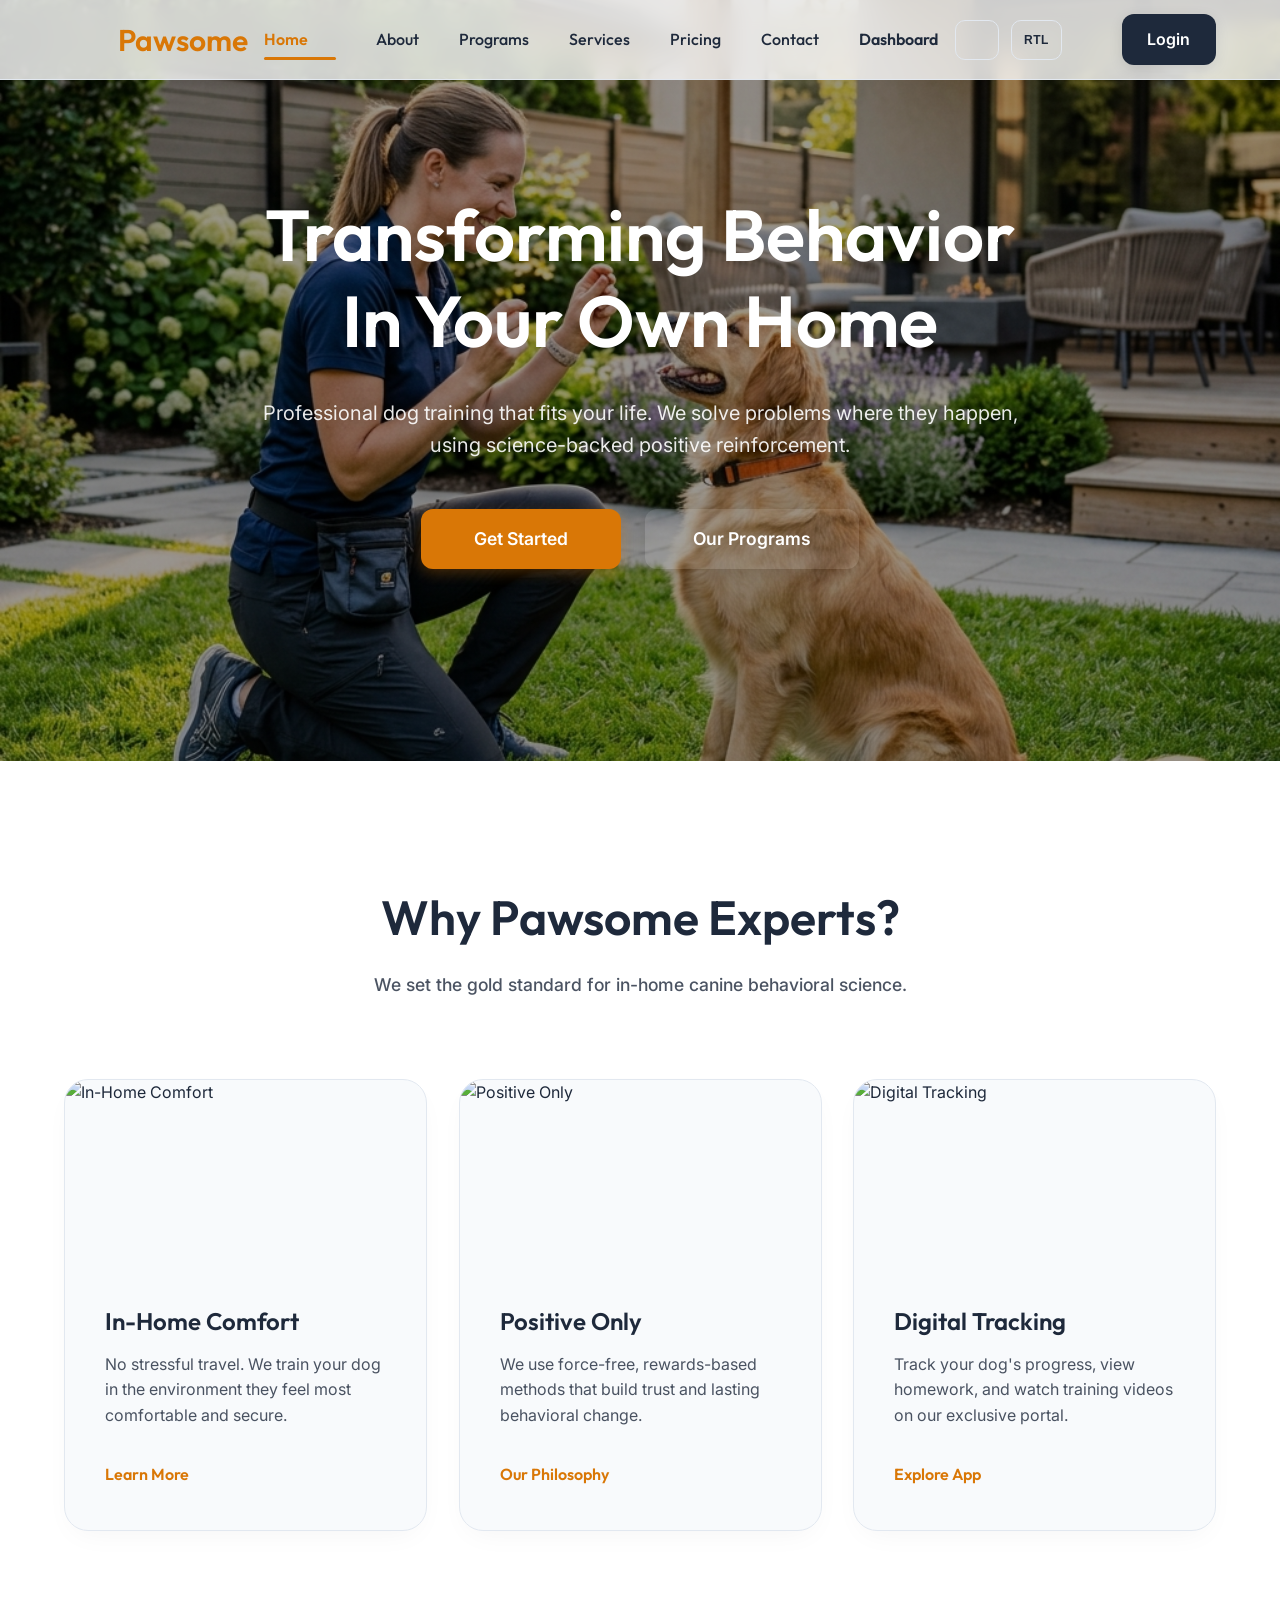
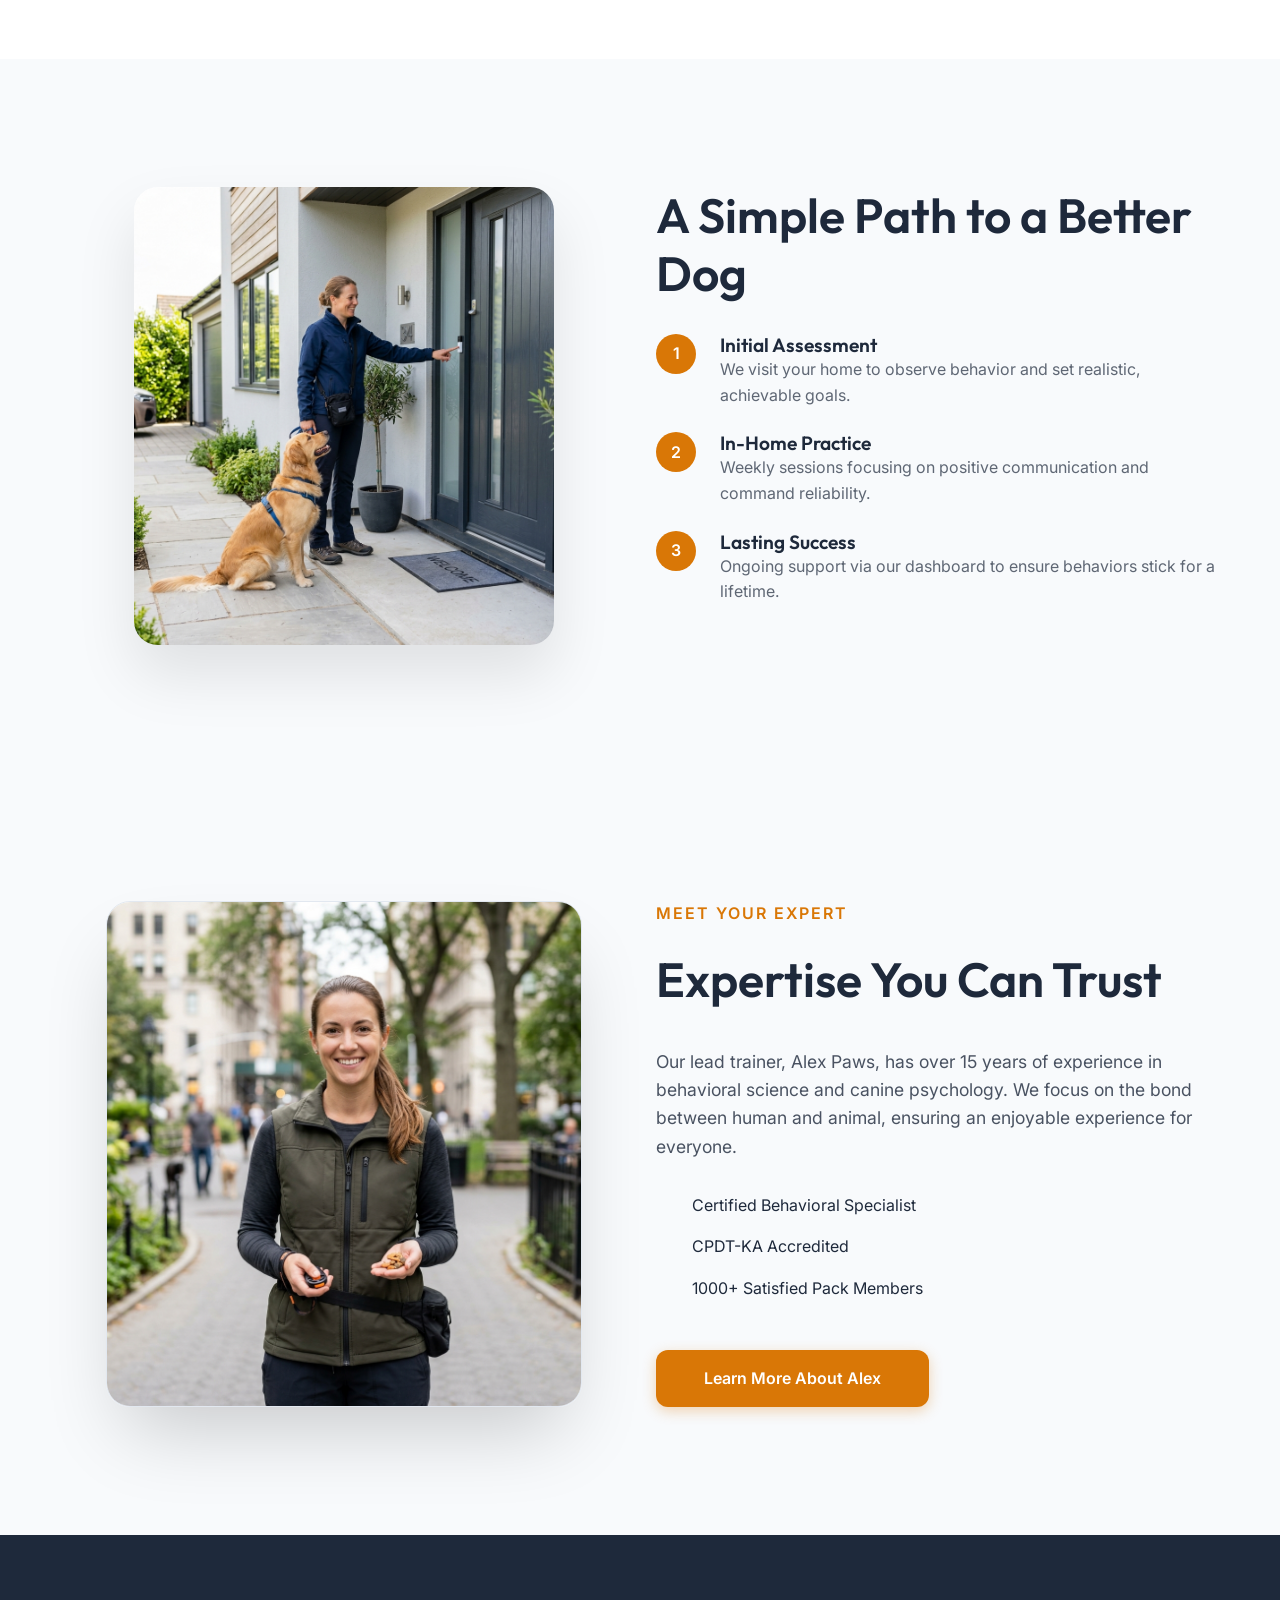
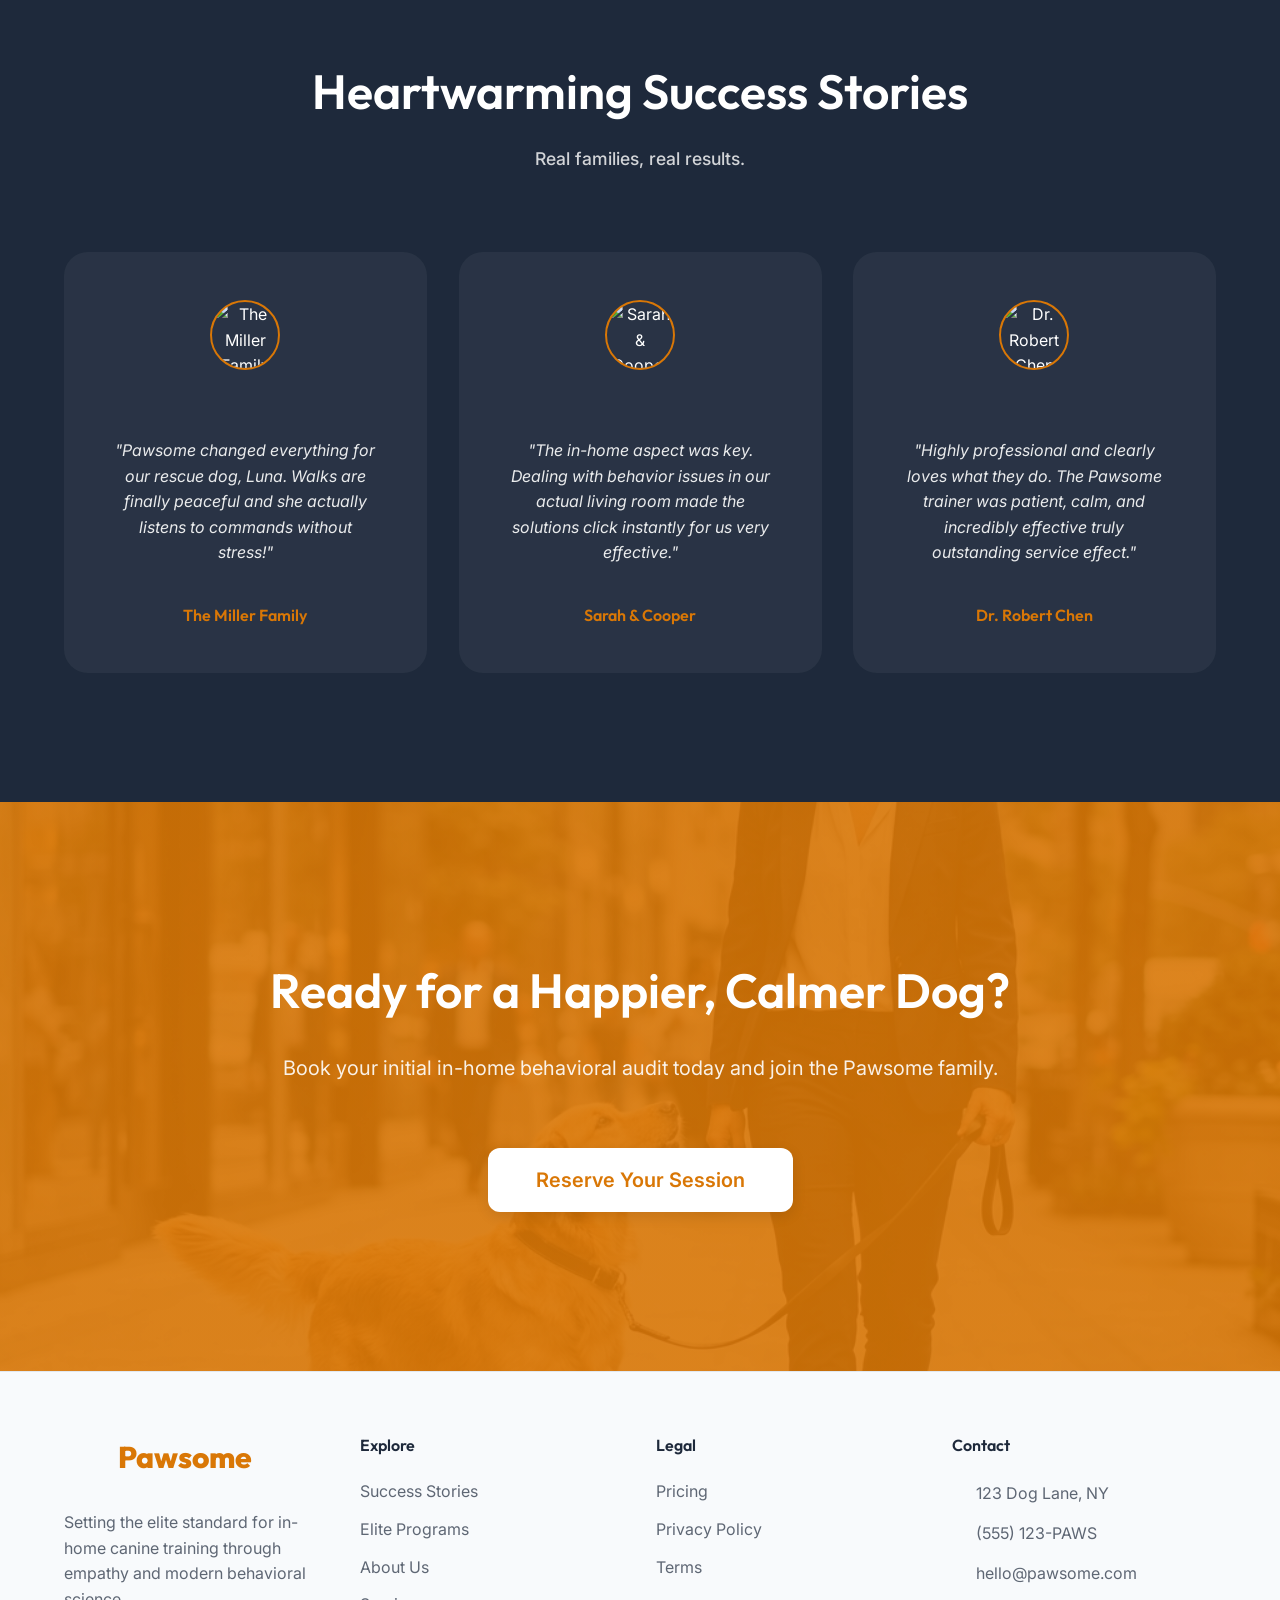
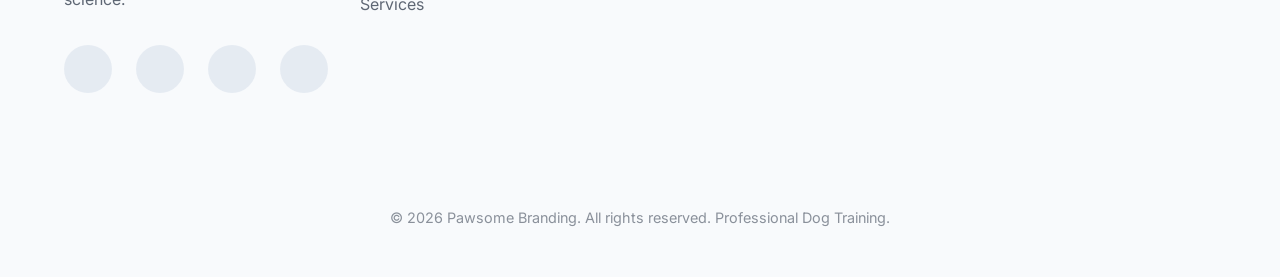
==== commit bb23d801: "rechanges" ====
--- a/index.html
+++ b/index.html
@@ -29,27 +29,28 @@
                 <a href="services.html">Services</a>
                 <a href="pricing.html">Pricing</a>
                 <a href="contact.html">Contact</a>
-                <a href="dashboard.html" style="font-weight: 700;">Dashboard</a>
+                <a href="dashboard.html" style="font-weight: 600;">Dashboard</a>
                 <!-- Toggles inside menu for mobile ONLY -->
                 <div class="mobile-show" style="gap: 1.5rem; margin-top: 1rem; margin-bottom: 2rem;">
                     <button id="theme-toggle-mob" class="btn"
                         style="background: none; color: inherit; padding: 0.75rem; border: 1px solid var(--border); border-radius: 12px; flex: 1;"><i
                             data-lucide="moon"></i> Theme</button>
                     <button id="rtl-toggle-mob" class="btn"
-                        style="background: none; color: inherit; padding: 0.75rem; border: 1px solid var(--border); border-radius: 12px; flex: 1;"><i
-                            data-lucide="languages"></i> RTL</button>
+                        style="background: none; color: inherit; padding: 0.75rem; border: 1px solid var(--border); border-radius: 12px; flex: 1;">RTL</button>
                 </div>
 
                 <a href="login.html" class="btn btn-primary mobile-show"
                     style="margin-top: 1rem; color: white; text-align: center;">Login</a>
             </nav>
             <div class="header-actions">
-                <button id="theme-toggle" class="btn mobile-hide"
-                    style="background: none; color: inherit; padding: 0.5rem;"><i data-lucide="moon"></i></button>
-                <button id="rtl-toggle" class="btn mobile-hide"
-                    style="background: none; color: inherit; padding: 0.5rem;"><i data-lucide="languages"></i></button>
+                <button id="theme-toggle" class="btn-nav-utility mobile-hide" title="Change Theme">
+                    <i data-lucide="moon"></i>
+                </button>
+                <button id="rtl-toggle" class="btn-nav-utility mobile-hide" title="Switch Direction">
+                    <span>RTL</span>
+                </button>
                 <button id="mobile-menu-trigger"
-                    style="background: none; border: none; cursor: pointer; color: inherit; padding: 0.5rem;">
+                    style="background: none; border: none; cursor: pointer; color: inherit; padding: 0.5rem; display: flex; align-items: center; justify-content: center;">
                     <i data-lucide="menu"></i>
                 </button>
                 <a href="login.html" class="btn btn-secondary mobile-hide">Login</a>
@@ -81,11 +82,11 @@
         <!-- Section 2: Features -->
         <section>
             <div class="container">
-                <div class="reveal" style="text-align: center; margin-bottom: 5rem;">
-                    <h2 style="margin-bottom: 1rem;">Why Choose Pawsome?</h2>
-                    <p style="opacity: 0.7;">The highest standard in modern canine education.</p>
-                </div>
-                <div class="grid-3">
+                <div class="reveal-up" style="text-align: center; margin-bottom: 5rem;">
+                    <h2 style="margin-bottom: 1.5rem;">Why Pawsome Experts?</h2>
+                    <p style="font-weight: 500; font-size: 1.1rem; opacity: 0.8;">We set the gold standard for in-home canine behavioral science.</p>
+                </div>
+                <div class="grid-3 stagger-container">
                     <div class="card reveal-left">
                         <div class="card-img-wrapper">
                             <img src="https://images.pexels.com/photos/28536059/pexels-photo-28536059.jpeg"
@@ -123,16 +124,16 @@
         <section style="background: var(--card-bg);">
             <div class="container">
                 <div class="grid-resp-2">
-                    <div class="reveal-left" style="display: flex; justify-content: center;">
+                    <div class="reveal-zoom" style="display: flex; justify-content: center;">
                         <img src="assets/images/how-it-works.png" alt="Training Process"
-                            style="border-radius: 24px; box-shadow: clamp(10px, 2vw, 20px) clamp(10px, 2vw, 20px) 0 var(--primary); max-width: 75%; height: auto; object-fit: cover;">
+                            style="border-radius: 24px; box-shadow: 0 30px 60px rgba(0,0,0,0.1); max-width: 75%; height: auto; object-fit: cover;">
                     </div>
                     <div class="reveal-right">
                         <h2 style="margin-bottom: 2rem;">A Simple Path to a Better Dog</h2>
                         <div style="margin-bottom: 2.5rem;">
                             <div style="display: flex; gap: 1.5rem; margin-bottom: 1.5rem;">
                                 <div
-                                    style="background: var(--primary); color: white; width: 40px; height: 40px; min-width: 40px; border-radius: 50%; display: flex; align-items: center; justify-content: center; font-weight: 800;">
+                                    style="background: var(--primary); color: white; width: 40px; height: 40px; min-width: 40px; border-radius: 50%; display: flex; align-items: center; justify-content: center; font-weight: 600;">
                                     1</div>
                                 <div>
                                     <h4 style="font-size: 1.2rem;">Initial Assessment</h4>
@@ -142,7 +143,7 @@
                             </div>
                             <div style="display: flex; gap: 1.5rem; margin-bottom: 1.5rem;">
                                 <div
-                                    style="background: var(--primary); color: white; width: 40px; height: 40px; min-width: 40px; border-radius: 50%; display: flex; align-items: center; justify-content: center; font-weight: 800;">
+                                    style="background: var(--primary); color: white; width: 40px; height: 40px; min-width: 40px; border-radius: 50%; display: flex; align-items: center; justify-content: center; font-weight: 600;">
                                     2</div>
                                 <div>
                                     <h4 style="font-size: 1.2rem;">In-Home Practice</h4>
@@ -152,7 +153,7 @@
                             </div>
                             <div style="display: flex; gap: 1.5rem; margin-bottom: 1.5rem;">
                                 <div
-                                    style="background: var(--primary); color: white; width: 40px; height: 40px; min-width: 40px; border-radius: 50%; display: flex; align-items: center; justify-content: center; font-weight: 800;">
+                                    style="background: var(--primary); color: white; width: 40px; height: 40px; min-width: 40px; border-radius: 50%; display: flex; align-items: center; justify-content: center; font-weight: 600;">
                                     3</div>
                                 <div>
                                     <h4 style="font-size: 1.2rem;">Lasting Success</h4>
@@ -166,15 +167,15 @@
             </div>
         </section>
 
-        <!-- Section 4: Trainer Intro (IMAGE) -->
-        <section>
+        <!-- Section 4: Trainer Intro (IMAGE) - REVERSED LAYOUT -->
+        <section style="background: var(--card-bg);">
             <div class="container">
-                <div class="grid-resp-2">
+                <div class="grid-resp-2 grid-reverse">
                     <div class="reveal-left">
                         <span
-                            style="color: var(--primary); font-weight: 700; text-transform: uppercase; letter-spacing: 2px;">Meet
+                            style="color: var(--primary); font-weight: 600; text-transform: uppercase; letter-spacing: 2px;">Meet
                             Your Expert</span>
-                        <h2 style="margin: 1rem 0 2.5rem;">Expertise You Can Trust</h2>
+                        <h2 style="margin: 1.5rem 0 2.5rem;">Expertise You Can Trust</h2>
                         <p style="font-size: 1.1rem; margin-bottom: 2rem; opacity: 0.8;">Our lead trainer, Alex Paws,
                             has over 15 years of experience in behavioral science and canine psychology. We focus on the
                             bond between human and animal, ensuring an enjoyable experience for everyone.</p>
@@ -191,9 +192,9 @@
                         <a href="about.html" class="btn btn-primary" style="padding: 1rem 3rem;">Learn More About
                             Alex</a>
                     </div>
-                    <div class="reveal-right" style="display: flex; justify-content: center;">
+                    <div class="blur-in" style="display: flex; justify-content: center;">
                         <img src="assets/images/trainer.png" alt="Professional Trainer"
-                            style="border-radius: 24px; border: 10px solid var(--card-bg); outline: 1px solid var(--border); max-width: 75%; height: auto; object-fit: cover;">
+                            style="border-radius: 24px; border: 1px solid var(--border); box-shadow: 0 40px 80px -20px rgba(0,0,0,0.2); max-width: 85%; height: auto; object-fit: cover;">
                     </div>
                 </div>
             </div>
@@ -202,11 +203,11 @@
         <!-- Section 5: Testimonials -->
         <section id="testimonials" style="background: var(--secondary); color: white;">
             <div class="container">
-                <div class="reveal" style="text-align: center; margin-bottom: 5rem;">
-                    <h2 style="color: white;">Heartwarming Success Stories</h2>
-                    <p style="opacity: 0.7;">Real families, real results.</p>
-                </div>
-                <div class="grid-3">
+                <div class="reveal-zoom" style="text-align: center; margin-bottom: 5rem;">
+                    <h2 style="color: white; margin-bottom: 1.5rem;">Heartwarming Success Stories</h2>
+                    <p style="font-weight: 500; font-size: 1.1rem; opacity: 0.8;">Real families, real results.</p>
+                </div>
+                <div class="grid-3 stagger-container">
                     <div class="reveal-zoom"
                         style="background: rgba(255,255,255,0.05); padding: 3rem; border-radius: 24px; text-align: center;">
                         <img src="https://images.pexels.com/photos/1456642/pexels-photo-1456642.jpeg"
@@ -258,10 +259,10 @@
 
         <!-- Section 6: Banner (IMAGE BG) -->
         <section
-            style="padding: 10rem 0; background: linear-gradient(rgba(217, 119, 6, 0.9), rgba(217, 119, 6, 0.9)), url('assets/images/service-obedience.png') no-repeat center center/cover; position: relative;">
+            style="padding: 10rem 0; background: linear-gradient(rgba(var(--primary-rgb), 0.9), rgba(var(--primary-rgb), 0.9)), url('assets/images/service-obedience.png') no-repeat center center/cover; position: relative;">
             <div class="container" style="text-align: center; color: white;">
                 <div class="reveal-zoom">
-                    <h2 style="color: white; margin-bottom: 2rem; font-size: clamp(2rem, 8vw, 4rem);">Ready for a
+                    <h2 style="color: white; margin-bottom: 2rem;">Ready for a
                         Happier, Calmer Dog?</h2>
                     <p
                         style="font-size: 1.25rem; margin-bottom: 4rem; opacity: 0.9; max-width: 800px; margin-left: auto; margin-right: auto;">
@@ -278,7 +279,7 @@
     <div id="booking-popup" class="popup-overlay">
         <div class="popup-card">
             <button class="close-popup"
-                style="position: absolute; top: 1rem; right: 1rem; background: none; border: none; cursor: pointer; color: #64748b;"><i
+                style="position: absolute; top: 1rem; right: 1rem; background: none; border: none; cursor: pointer; color: var(--slate);"><i
                     data-lucide="x"></i></button>
             <h3 style="font-size: 1.75rem; margin-bottom: 1rem;">Book Your Session</h3>
             <p style="opacity: 0.7; margin-bottom: 2rem;">Enter your details and our lead trainer will contact you for a
--- a/styles/main.css
+++ b/styles/main.css
@@ -8,8 +8,24 @@
     /* Midnight Navy */
 
     /* Semantic Colors */
+    --success: #10B981;
+    --success-light: #DCFCE7;
+    --success-dark: #065F46;
+    --error: #EF4444;
+    --error-light: #FEE2E2;
+    --error-dark: #991B1B;
+    --info: #3B82F6;
+    --info-light: #DBEAFE;
+    --info-dark: #1E40AF;
+    --warning: #F59E0B;
+    --warning-light: #FEF3C7;
+    --warning-dark: #92400E;
+    --slate: #64748B;
+    --slate-light: #F1F5F9;
+    --primary-rgb: 217, 119, 6;
+    --secondary-rgb: 30, 41, 59;
     --bg-light: #FFFFFF;
-    --bg-dark: #0F172A;
+    --bg-dark: #000000;
     --white: #FFFFFF;
     --footer-bg: #F8FAFC;
     --footer-text: #1E293B;
@@ -34,14 +50,14 @@
 }
 
 [data-theme="dark"] {
-    --bg: #0F172A;
-    --card-bg: #1E293B;
+    --bg: #000000;
+    --card-bg: #111111;
     --text: #F8FAFC;
-    --border: #475569;
+    --border: #1e293b;
     --white: #FFFFFF;
-    --footer-bg: #020617;
+    --footer-bg: #000000;
     --footer-text: #F8FAFC;
-    --glass: rgba(15, 23, 42, 0.8);
+    --glass: rgba(0, 0, 0, 0.85);
 }
 
 * {
@@ -56,8 +72,13 @@
     background-color: var(--bg);
     color: var(--text);
     line-height: 1.6;
+    font-weight: 400;
     transition: var(--transition);
     overflow-x: hidden;
+}
+
+p {
+    font-weight: 400;
 }
 
 h1,
@@ -67,7 +88,7 @@
 h5,
 h6 {
     font-family: 'Outfit', sans-serif;
-    font-weight: 700;
+    font-weight: 600;
     line-height: 1.2;
     overflow-wrap: break-word;
     word-break: break-word;
@@ -130,9 +151,9 @@
 /* --- HEADER --- */
 header {
     height: var(--header-height);
-    background: transparent;
-    backdrop-filter: none;
-    border-bottom: 1px solid transparent;
+    background: var(--glass);
+    backdrop-filter: blur(12px);
+    border-bottom: 1px solid var(--border);
     position: fixed;
     top: 0;
     left: 0;
@@ -141,8 +162,7 @@
     display: flex;
     align-items: center;
     transition: var(--transition);
-    color: white;
-    /* Ensure readability on hero sections by default */
+    color: var(--text);
 }
 
 header.scrolled {
@@ -150,7 +170,6 @@
     backdrop-filter: blur(12px);
     border-bottom: 1px solid var(--border);
     color: var(--text);
-    /* Switch back to the theme's text color */
 }
 
 header.scrolled #mobile-menu-trigger {
@@ -162,7 +181,7 @@
     align-items: center;
     gap: 12px;
     font-size: 30px;
-    font-weight: 800;
+    font-weight: 600;
     color: var(--primary);
     font-family: 'Outfit', sans-serif;
     line-height: 1;
@@ -257,7 +276,7 @@
 /* --- ✨ Active State Highlight --- */
 .nav-links a.active {
     color: var(--primary);
-    font-weight: 800;
+    font-weight: 600;
 }
 
 .nav-links a.active::after {
@@ -387,7 +406,7 @@
 footer {
     background: var(--footer-bg);
     color: var(--footer-text);
-    padding: 8rem 0 3rem;
+    padding: 4rem 0 3rem;
     border-top: 1px solid var(--border);
 }
 
@@ -453,20 +472,35 @@
     background: var(--card-bg);
     border: 1px solid var(--border);
     padding: 2.5rem;
-    border-radius: 20px;
-    transition: all 0.4s cubic-bezier(0.165, 0.84, 0.44, 1);
+    border-radius: 24px;
+    transition: transform 0.6s cubic-bezier(0.34, 1.56, 0.64, 1), 
+                box-shadow 0.6s ease, 
+                border-color 0.4s ease;
     position: relative;
     overflow: hidden;
     height: 100%;
     display: flex;
     flex-direction: column;
-    box-shadow: 0 4px 6px -1px rgba(0, 0, 0, 0.1), 0 2px 4px -1px rgba(0, 0, 0, 0.06);
+    box-shadow: 0 10px 30px -10px rgba(0, 0, 0, 0.05);
 }
 
 .card:hover {
-    transform: translateY(-12px);
-    box-shadow: 0 20px 25px -5px rgba(0, 0, 0, 0.1), 0 10px 10px -5px rgba(0, 0, 0, 0.04);
+    transform: translateY(-16px) scale(1.02);
+    box-shadow: 0 30px 60px -12px rgba(0, 0, 0, 0.15);
     border-color: var(--primary);
+}
+
+.card::before {
+    content: '';
+    position: absolute;
+    top: 0; left: -100%;
+    width: 100%; height: 100%;
+    background: linear-gradient(90deg, transparent, rgba(255,255,255,0.05), transparent);
+    transition: 0.5s;
+}
+
+.card:hover::before {
+    left: 100%;
 }
 
 .card-img-wrapper {
@@ -503,7 +537,7 @@
 .card-cta {
     margin-top: auto;
     color: var(--primary);
-    font-weight: 700;
+    font-weight: 600;
     display: inline-flex;
     align-items: center;
     gap: 0.6rem;
@@ -573,27 +607,31 @@
 .btn-primary {
     background: var(--primary);
     color: white;
+    box-shadow: 0 4px 14px rgba(217, 119, 6, 0.3);
 }
 
 .btn-primary:hover {
     background: var(--secondary);
-    transform: scale(1.05) !important;
+    transform: translateY(-3px) scale(1.02) !important;
+    box-shadow: 0 10px 25px rgba(217, 119, 6, 0.4);
 }
 
 .btn-secondary {
     background: var(--secondary);
     color: white;
+    box-shadow: 0 4px 14px rgba(0, 0, 0, 0.1);
 }
 
 .btn-secondary:hover {
     background: var(--primary);
-    transform: scale(1.05);
+    transform: translateY(-3px) scale(1.02);
+    box-shadow: 0 10px 25px rgba(0, 0, 0, 0.2);
 }
 
 /* Dark Mode Button Fixes */
 [data-theme="dark"] .btn-primary {
-    background: var(--primary) !important;
-    color: white !important;
+    background: var(--primary);
+    color: white;
     box-shadow: 0 10px 30px rgba(217, 119, 6, 0.4);
 }
 
@@ -609,6 +647,40 @@
 }
 
 /* Theme & RTL Toggle Hover States */
+.btn-nav-utility {
+    background: transparent;
+    border: 1px solid var(--border);
+    color: var(--text);
+    padding: 0.5rem 0.75rem;
+    border-radius: 10px;
+    font-size: 0.75rem;
+    font-weight: 600;
+    text-transform: uppercase;
+    letter-spacing: 0.5px;
+    display: inline-flex;
+    align-items: center;
+    justify-content: center;
+    gap: 0.5rem;
+    transition: var(--transition);
+    height: 40px;
+    cursor: pointer;
+}
+
+.btn-nav-utility:hover {
+    background: var(--primary) !important;
+    color: white !important;
+    border-color: var(--primary) !important;
+    transform: translateY(-2px);
+}
+
+.btn-nav-utility i,
+.btn-nav-utility svg {
+    width: 18px !important;
+    height: 18px !important;
+    color: inherit !important;
+    stroke: currentColor;
+}
+
 #theme-toggle:hover,
 #rtl-toggle:hover,
 #theme-toggle-mob:hover,
@@ -619,18 +691,6 @@
     transform: scale(1.08);
 }
 
-#theme-toggle:hover i,
-#theme-toggle:hover svg,
-#rtl-toggle:hover i,
-#rtl-toggle:hover svg,
-#theme-toggle-mob:hover i,
-#theme-toggle-mob:hover svg,
-#rtl-toggle-mob:hover i,
-#rtl-toggle-mob:hover svg {
-    color: white !important;
-    stroke: white;
-}
-
 /* --- SECTIONS --- */
 section {
     padding: clamp(4rem, 10vw, 8rem) 0;
@@ -662,33 +722,44 @@
 .reveal,
 .reveal-left,
 .reveal-right,
-.reveal-zoom {
+.reveal-zoom,
+.reveal-up,
+.blur-in {
     opacity: 0;
-    transition: all 1s ease-out;
-}
-
-.reveal {
-    transform: translateY(50px);
-}
-
-.reveal-left {
-    transform: translateX(-80px);
-}
-
-.reveal-right {
-    transform: translateX(80px);
-}
-
-.reveal-zoom {
-    transform: scale(0.85);
-}
+    transition: all 0.8s cubic-bezier(0.22, 1, 0.36, 1);
+    will-change: transform, opacity;
+}
+
+.reveal, .reveal-up { transform: translateY(40px); }
+.reveal-left { transform: translateX(-60px); }
+.reveal-right { transform: translateX(60px); }
+.reveal-zoom { transform: scale(0.9) translateY(20px); }
+.blur-in { filter: blur(10px); transform: scale(0.95); }
 
 .reveal.active,
+.reveal-up.active,
 .reveal-left.active,
 .reveal-right.active,
-.reveal-zoom.active {
+.reveal-zoom.active,
+.blur-in.active {
     opacity: 1;
     transform: translate(0) scale(1);
+    filter: blur(0);
+}
+
+/* Staggered Delay Utilities */
+.stagger-container > *.active:nth-child(1) { transition-delay: 0.1s; }
+.stagger-container > *.active:nth-child(2) { transition-delay: 0.2s; }
+.stagger-container > *.active:nth-child(3) { transition-delay: 0.3s; }
+.stagger-container > *.active:nth-child(4) { transition-delay: 0.4s; }
+.stagger-container > *.active:nth-child(5) { transition-delay: 0.5s; }
+
+/* Micro Interaction: Icon Hover */
+[data-lucide]:hover, 
+svg.lucide:hover {
+    transform: scale(1.2) rotate(10deg);
+    color: var(--primary);
+    transition: transform 0.3s cubic-bezier(0.34, 1.56, 0.64, 1);
 }
 
 /* --- CARDS & GRID --- */
@@ -726,8 +797,26 @@
     }
 }
 
+.grid-reverse {
+    direction: rtl;
+}
+
+.grid-reverse > * {
+    direction: ltr;
+}
+
+@media (max-width: 768px) {
+    .grid-reverse {
+        direction: ltr;
+    }
+}
+
 @media (max-width: 1024px) {
     .grid-4 {
+        grid-template-columns: repeat(2, 1fr);
+    }
+
+    .grid-3 {
         grid-template-columns: repeat(2, 1fr);
     }
 
@@ -810,6 +899,28 @@
     justify-content: center;
     padding: 2rem 1rem;
     background: linear-gradient(135deg, var(--bg-dark), var(--primary));
+    position: relative;
+    overflow: hidden;
+}
+
+[data-theme="dark"] .auth-wrapper {
+    background: #000000;
+}
+
+.auth-floating-toggles {
+    position: absolute;
+    top: 2rem;
+    right: 2rem;
+    display: flex;
+    gap: 0.75rem;
+    z-index: 100;
+}
+
+@media (max-width: 768px) {
+    .auth-floating-toggles {
+        top: 1rem;
+        right: 1rem;
+    }
 }
 
 .auth-card {
@@ -837,7 +948,7 @@
 
 .auth-card a:not(.logo-brand) {
     color: var(--primary);
-    font-weight: 700;
+    font-weight: 600;
     text-decoration: none;
     transition: var(--transition);
 }
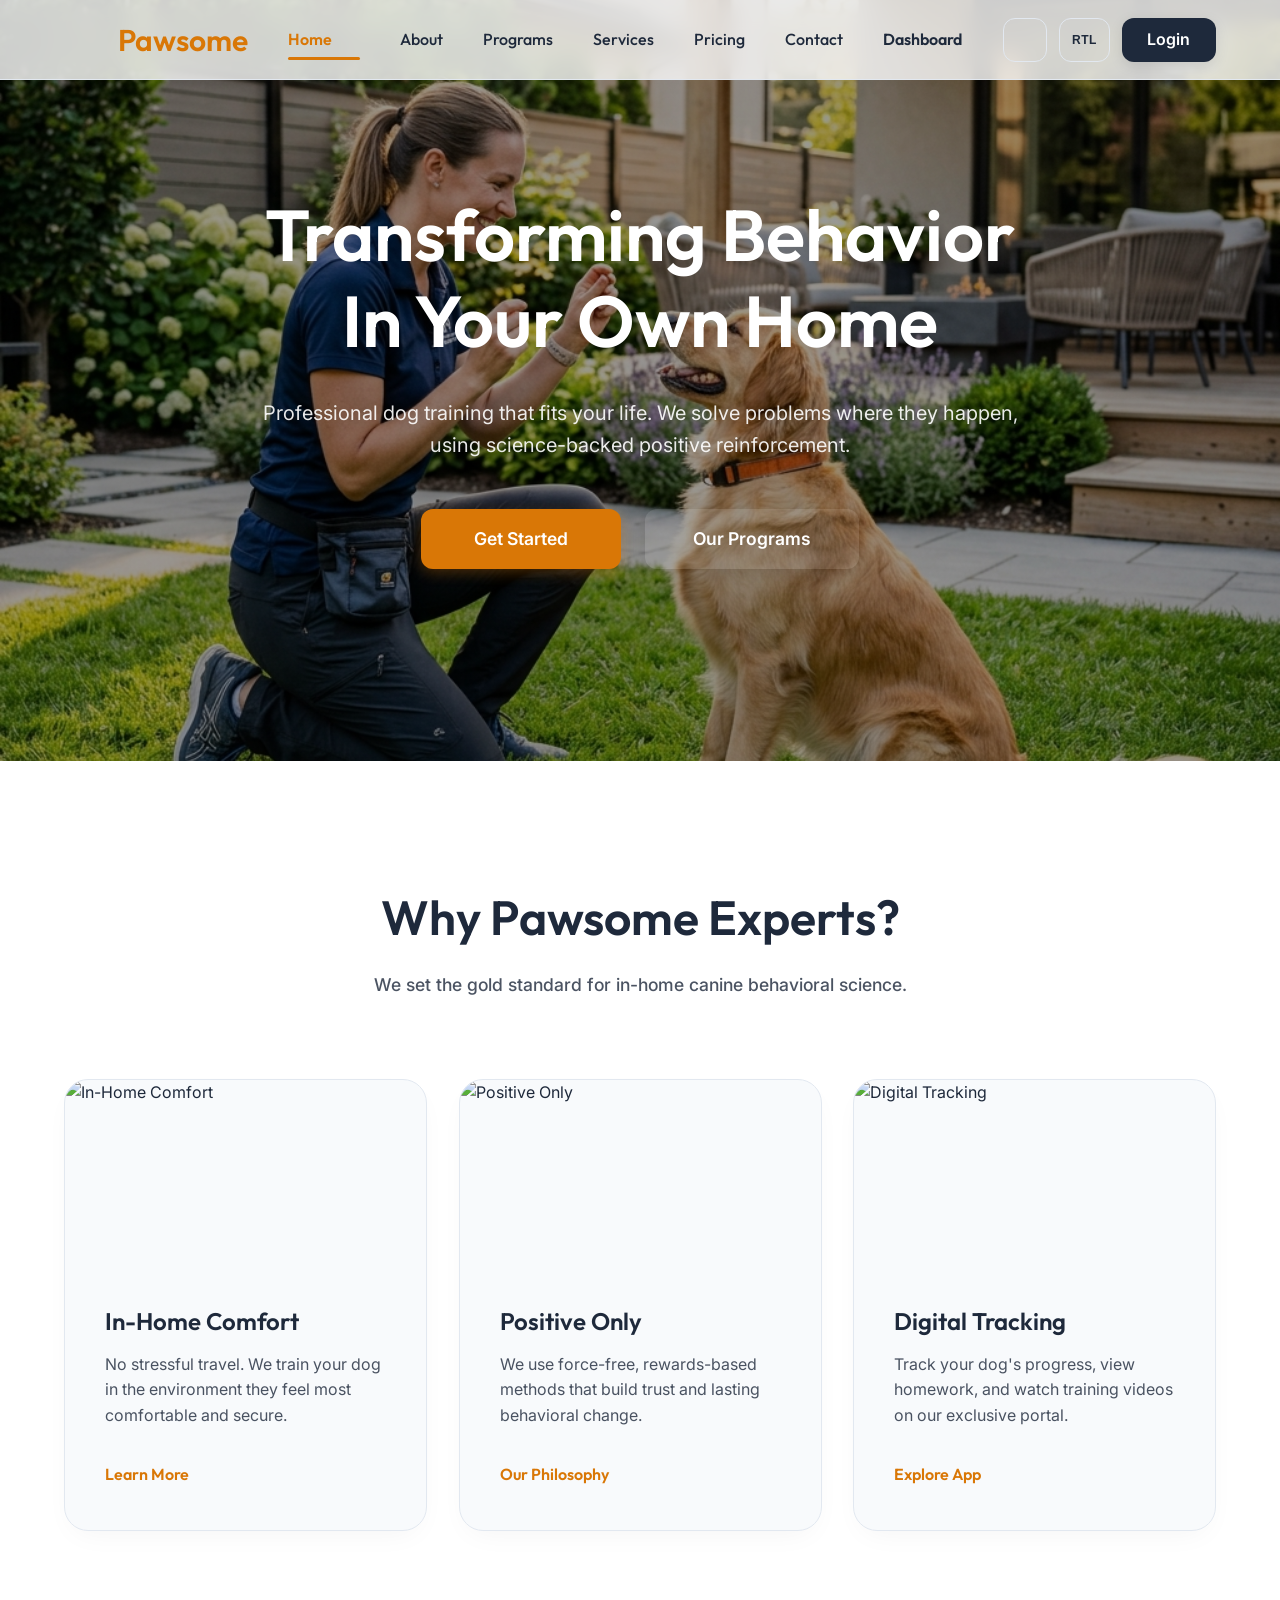
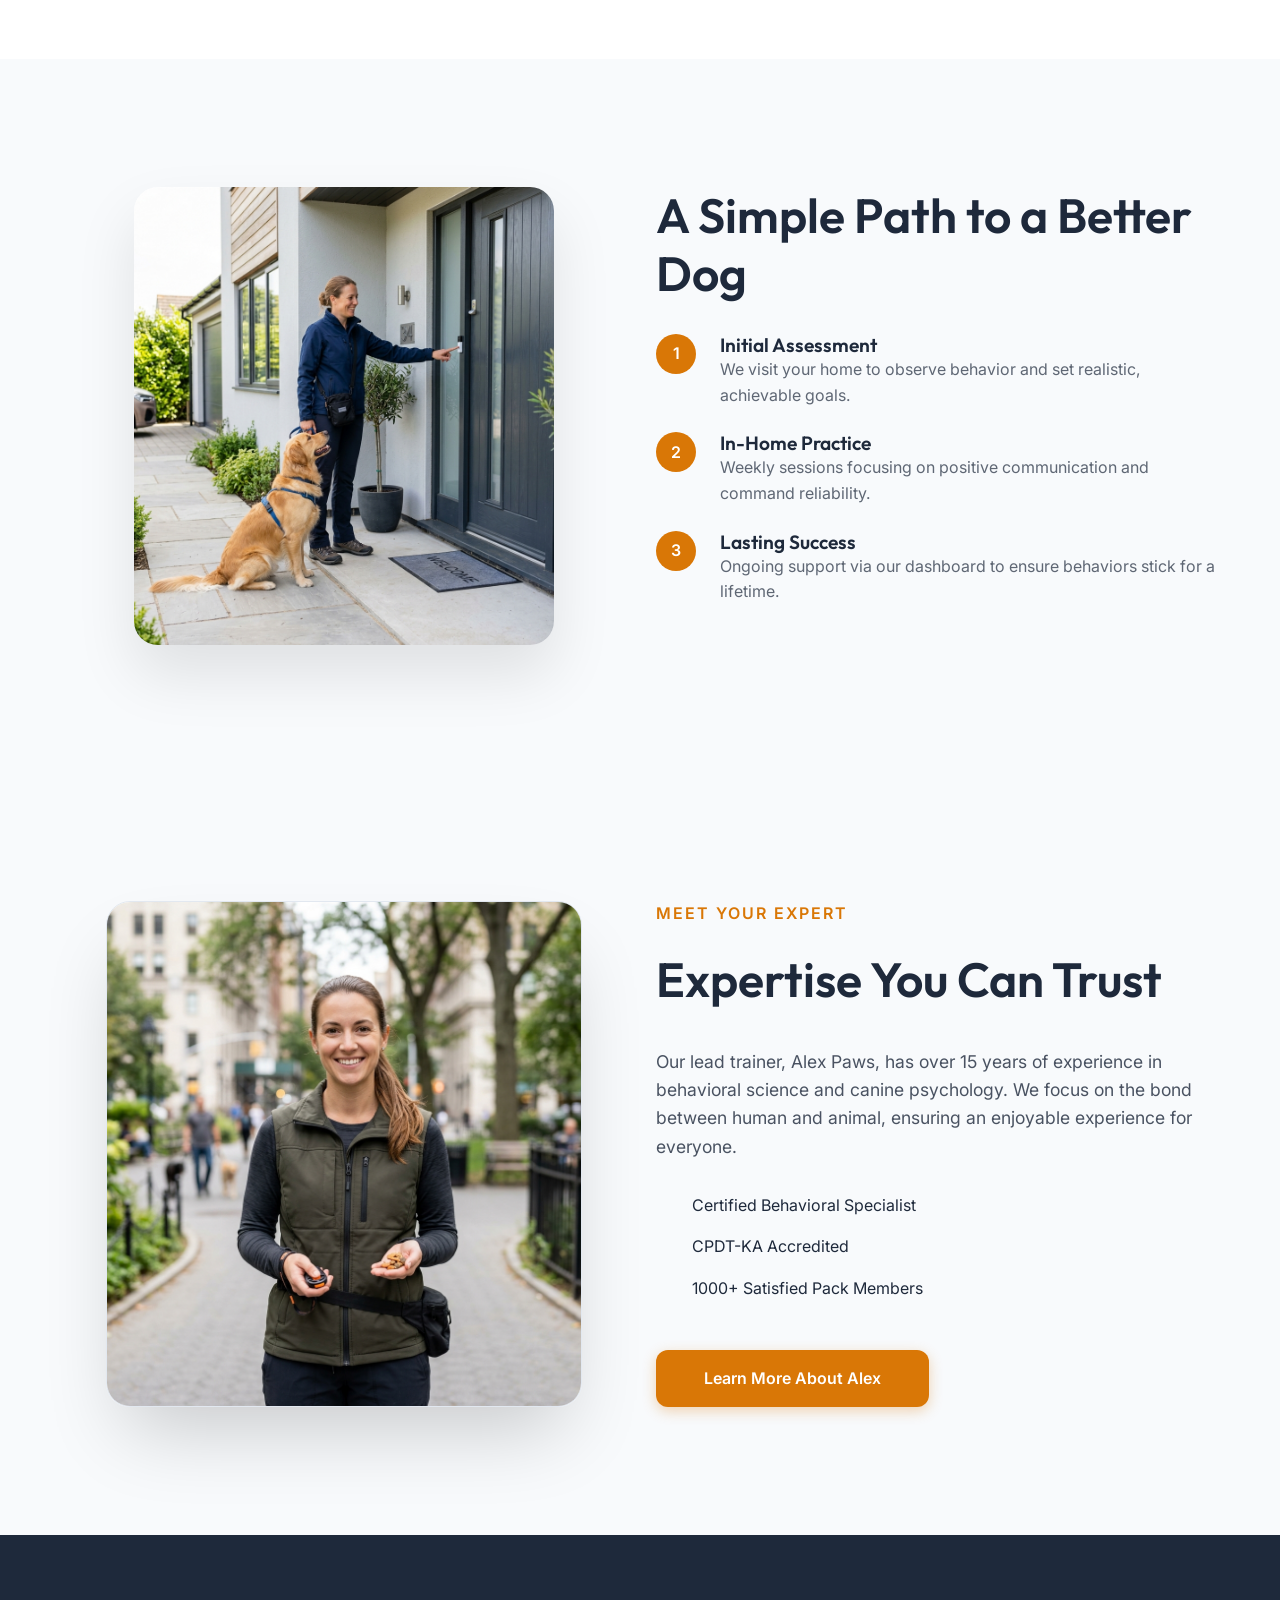
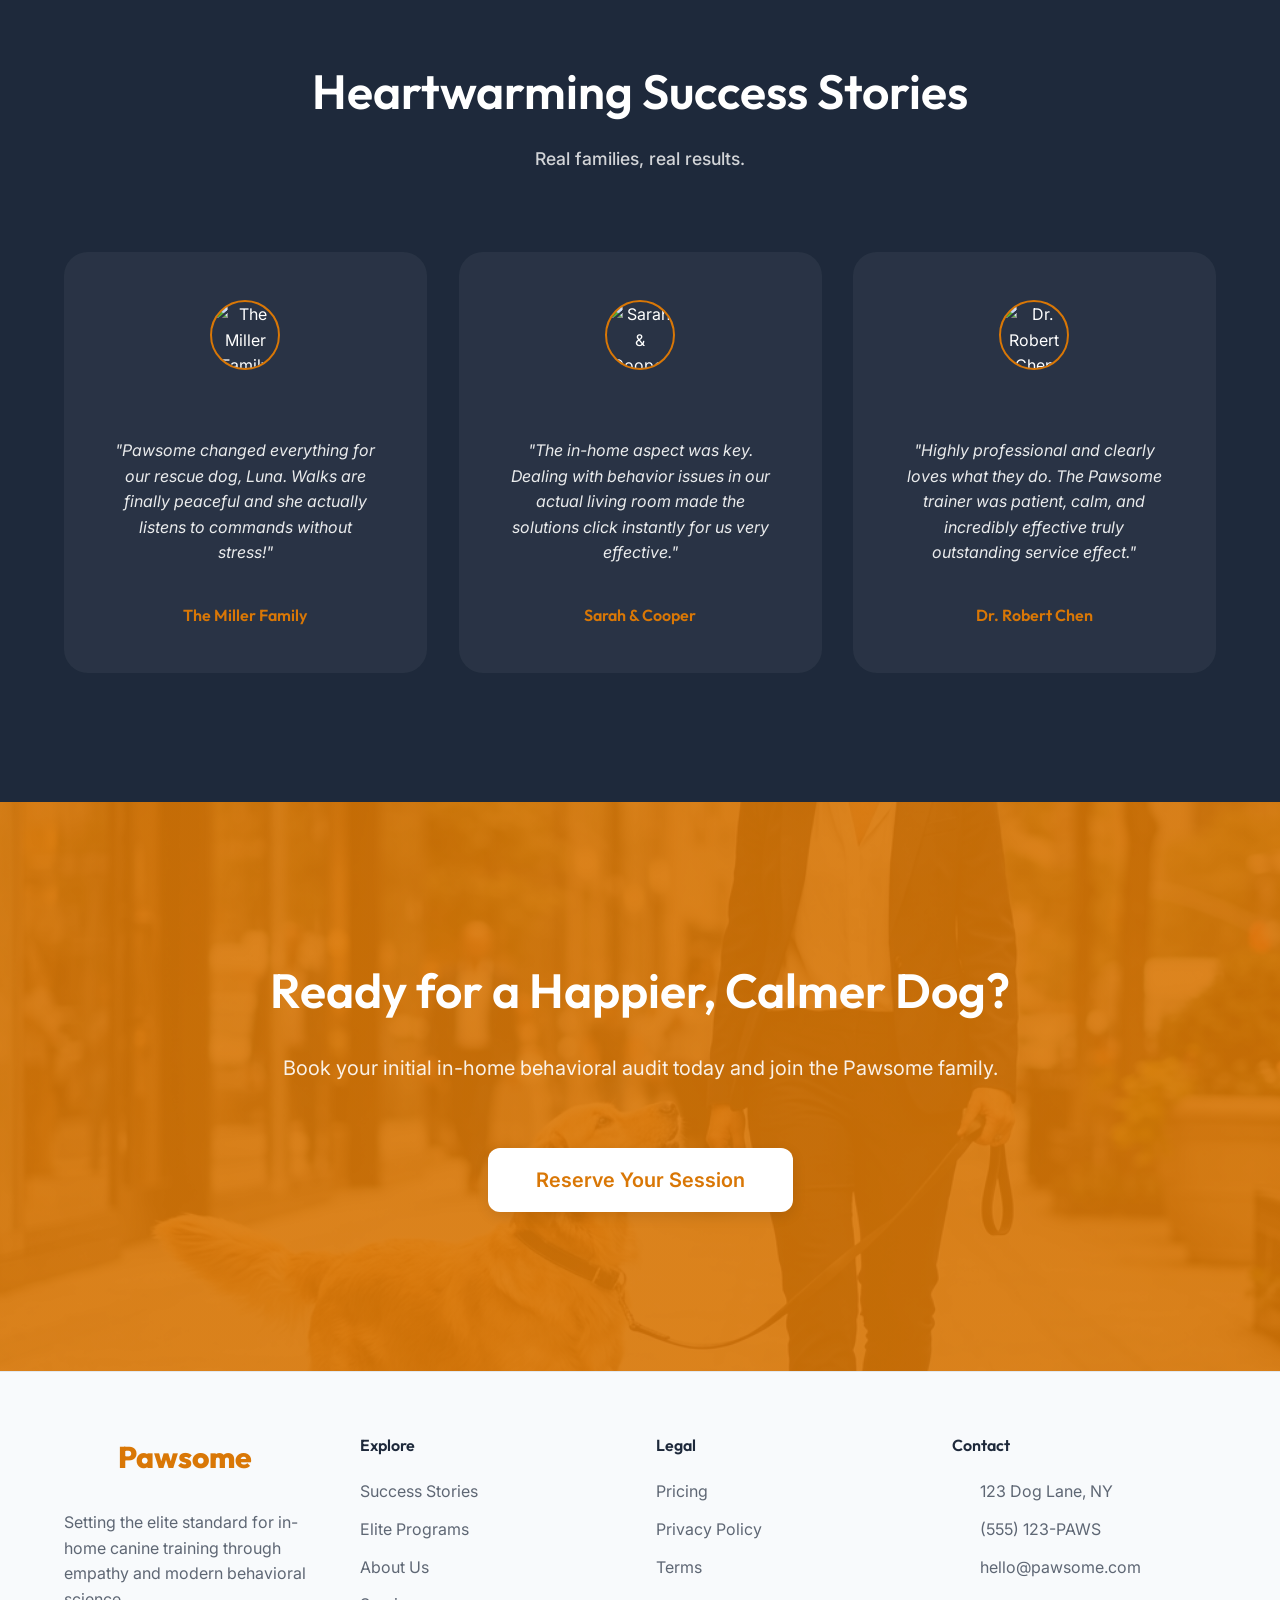
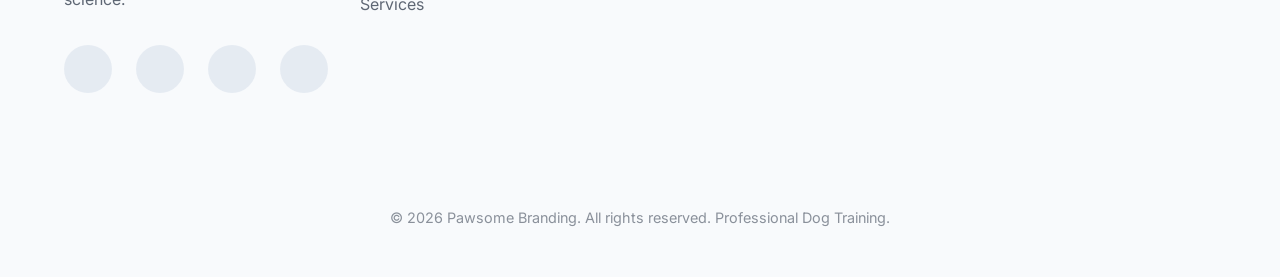
==== commit 6b285c92: "doc3" ====
--- a/index.html
+++ b/index.html
@@ -50,7 +50,7 @@
                     <span>RTL</span>
                 </button>
                 <button id="mobile-menu-trigger"
-                    style="background: none; border: none; cursor: pointer; color: inherit; padding: 0.5rem; display: flex; align-items: center; justify-content: center;">
+                    style="background: none; border: none; cursor: pointer; color: inherit; padding: 0.5rem;">
                     <i data-lucide="menu"></i>
                 </button>
                 <a href="login.html" class="btn btn-secondary mobile-hide">Login</a>
--- a/styles/main.css
+++ b/styles/main.css
@@ -296,6 +296,12 @@
     gap: 0.75rem;
 }
 
+.header-actions .btn {
+    height: 44px;
+    padding-top: 0;
+    padding-bottom: 0;
+}
+
 /* 📱 Mobile Menu Styles */
 #mobile-menu-trigger {
     display: none;
@@ -311,7 +317,7 @@
     color: var(--primary);
 }
 
-@media (max-width: 1100px) {
+@media (max-width: 1024px) {
     #mobile-menu-trigger {
         display: block;
     }
@@ -327,7 +333,7 @@
         background: var(--card-bg);
         border-left: 1px solid var(--border);
         flex-direction: column;
-        padding: 6rem 2rem 2rem;
+        padding: 1.5rem 2rem 2rem;
         /* Buffer for close/logo */
         gap: 0.5rem;
         text-align: left;
@@ -442,6 +448,12 @@
     color: var(--primary);
 }
 
+footer ul li {
+    display: flex;
+    align-items: center;
+    gap: 0.5rem;
+}
+
 .social-links {
     display: flex;
     gap: 1.5rem;
@@ -465,6 +477,13 @@
     color: white;
     transform: translateY(-5px);
     opacity: 1;
+}
+
+.social-links a:hover [data-lucide],
+.social-links a:hover svg.lucide,
+.social-links a [data-lucide]:hover,
+.social-links a svg.lucide:hover {
+    color: white !important;
 }
 
 /* 🃏 CARDS */
@@ -591,6 +610,25 @@
     /* Ensure text/icons are white by default in buttons */
 }
 
+.hero-btn {
+    padding: 1rem 3rem;
+    font-size: 1.1rem;
+    min-width: 220px;
+}
+
+.hero-btn-white {
+    background: white !important;
+    color: var(--primary) !important;
+}
+
+@media (max-width: 1024px) {
+    .hero-btn {
+        padding: 0.8rem 1.5rem;
+        min-width: 160px;
+        font-size: 1rem;
+    }
+}
+
 /* Fix for Lucide Icons */
 i[data-lucide],
 svg.lucide {
@@ -652,7 +690,7 @@
     border: 1px solid var(--border);
     color: var(--text);
     padding: 0.5rem 0.75rem;
-    border-radius: 10px;
+    border-radius: 12px;
     font-size: 0.75rem;
     font-weight: 600;
     text-transform: uppercase;
@@ -662,7 +700,7 @@
     justify-content: center;
     gap: 0.5rem;
     transition: var(--transition);
-    height: 40px;
+    height: 44px;
     cursor: pointer;
 }
 
@@ -762,6 +800,10 @@
     transition: transform 0.3s cubic-bezier(0.34, 1.56, 0.64, 1);
 }
 
+.icon-hover-white:hover {
+    color: white !important;
+}
+
 /* --- CARDS & GRID --- */
 .grid-2,
 .grid-3,
@@ -790,19 +832,41 @@
     gap: 2rem;
 }
 
-@media (max-width: 768px) {
+@media (max-width: 640px) {
     .grid-resp-2 {
         grid-template-columns: 1fr;
         gap: 1.5rem;
     }
 }
 
+/* Fix Hero Image Cropping on Mobile */
+@media (max-width: 768px) {
+    .hero-section,
+    section[style*="background-image"] {
+        padding: 6rem 0 !important;
+        background-position: 70% center !important; /* Shift to show more of the subject if needed */
+    }
+}
+
 .grid-reverse {
     direction: rtl;
 }
 
 .grid-reverse > * {
     direction: ltr;
+}
+
+@media (max-width: 640px) {
+    .grid-2,
+    .grid-3,
+    .grid-resp-2,
+    .footer-grid {
+        grid-template-columns: 1fr !important;
+    }
+    
+    .footer-grid > div {
+        grid-column: span 1 !important;
+    }
 }
 
 @media (max-width: 768px) {
@@ -820,10 +884,29 @@
         grid-template-columns: repeat(2, 1fr);
     }
 
+    .grid-3 > *:last-child:nth-child(odd) {
+        grid-column: span 2 !important;
+        justify-self: center !important;
+        width: calc(50% - 1rem) !important;
+        margin: 0 auto !important;
+    }
+
     .grid-2,
     .grid-3 {
         gap: 2rem;
     }
+
+    .hero-section div[style*="display: flex"] {
+        flex-direction: column !important;
+        align-items: center !important;
+        gap: 1rem !important;
+    }
+
+    .hero-section .btn {
+        width: 100% !important;
+        max-width: 220px !important;
+        margin: 0 auto;
+    }
 }
 
 @media (max-width: 768px) {
@@ -831,9 +914,7 @@
         grid-template-columns: repeat(2, 1fr);
     }
 
-    .grid-2 {
-        grid-template-columns: 1fr;
-    }
+
 
     .grid-2,
     .grid-3,
@@ -855,7 +936,10 @@
 
     .hero-section .btn {
         width: 100%;
-        margin-bottom: 0.5rem;
+        max-width: 220px;
+        margin-left: auto;
+        margin-right: auto;
+        margin-bottom: 1rem;
     }
 }
 
@@ -873,21 +957,7 @@
     }
 }
 
-@media (max-width: 580px) {
-    .grid-3 {
-        grid-template-columns: 1fr;
-    }
-
-    .footer-grid {
-        grid-template-columns: repeat(2, 1fr);
-        gap: 2rem 1rem;
-    }
-
-    .footer-grid>div:first-child,
-    .footer-grid>div:last-child {
-        grid-column: span 2;
-    }
-}
+
 
 /* End of animations */
 
@@ -1025,9 +1095,8 @@
 /* Responsiveness */
 @media (max-width: 992px) {
 
-    .grid-2,
     .grid-3 {
-        grid-template-columns: 1fr;
+        /* Handled in mobile/tablet queries */
     }
 
     .main-content {
@@ -1091,4 +1160,26 @@
         bottom: 1.5rem;
         right: 1.5rem;
     }
+}
+
+/* Service Page Specifics */
+.service-result-img {
+    border-radius: 24px;
+    box-shadow: 0 20px 40px rgba(0, 0, 0, 0.1);
+    width: 100%;
+    max-width: 500px;
+    height: 450px;
+    object-fit: cover;
+}
+
+@media (max-width: 1024px) {
+    .service-result-img {
+        height: 400px;
+    }
+}
+
+@media (max-width: 768px) {
+    .service-result-img {
+        height: 300px;
+    }
 }
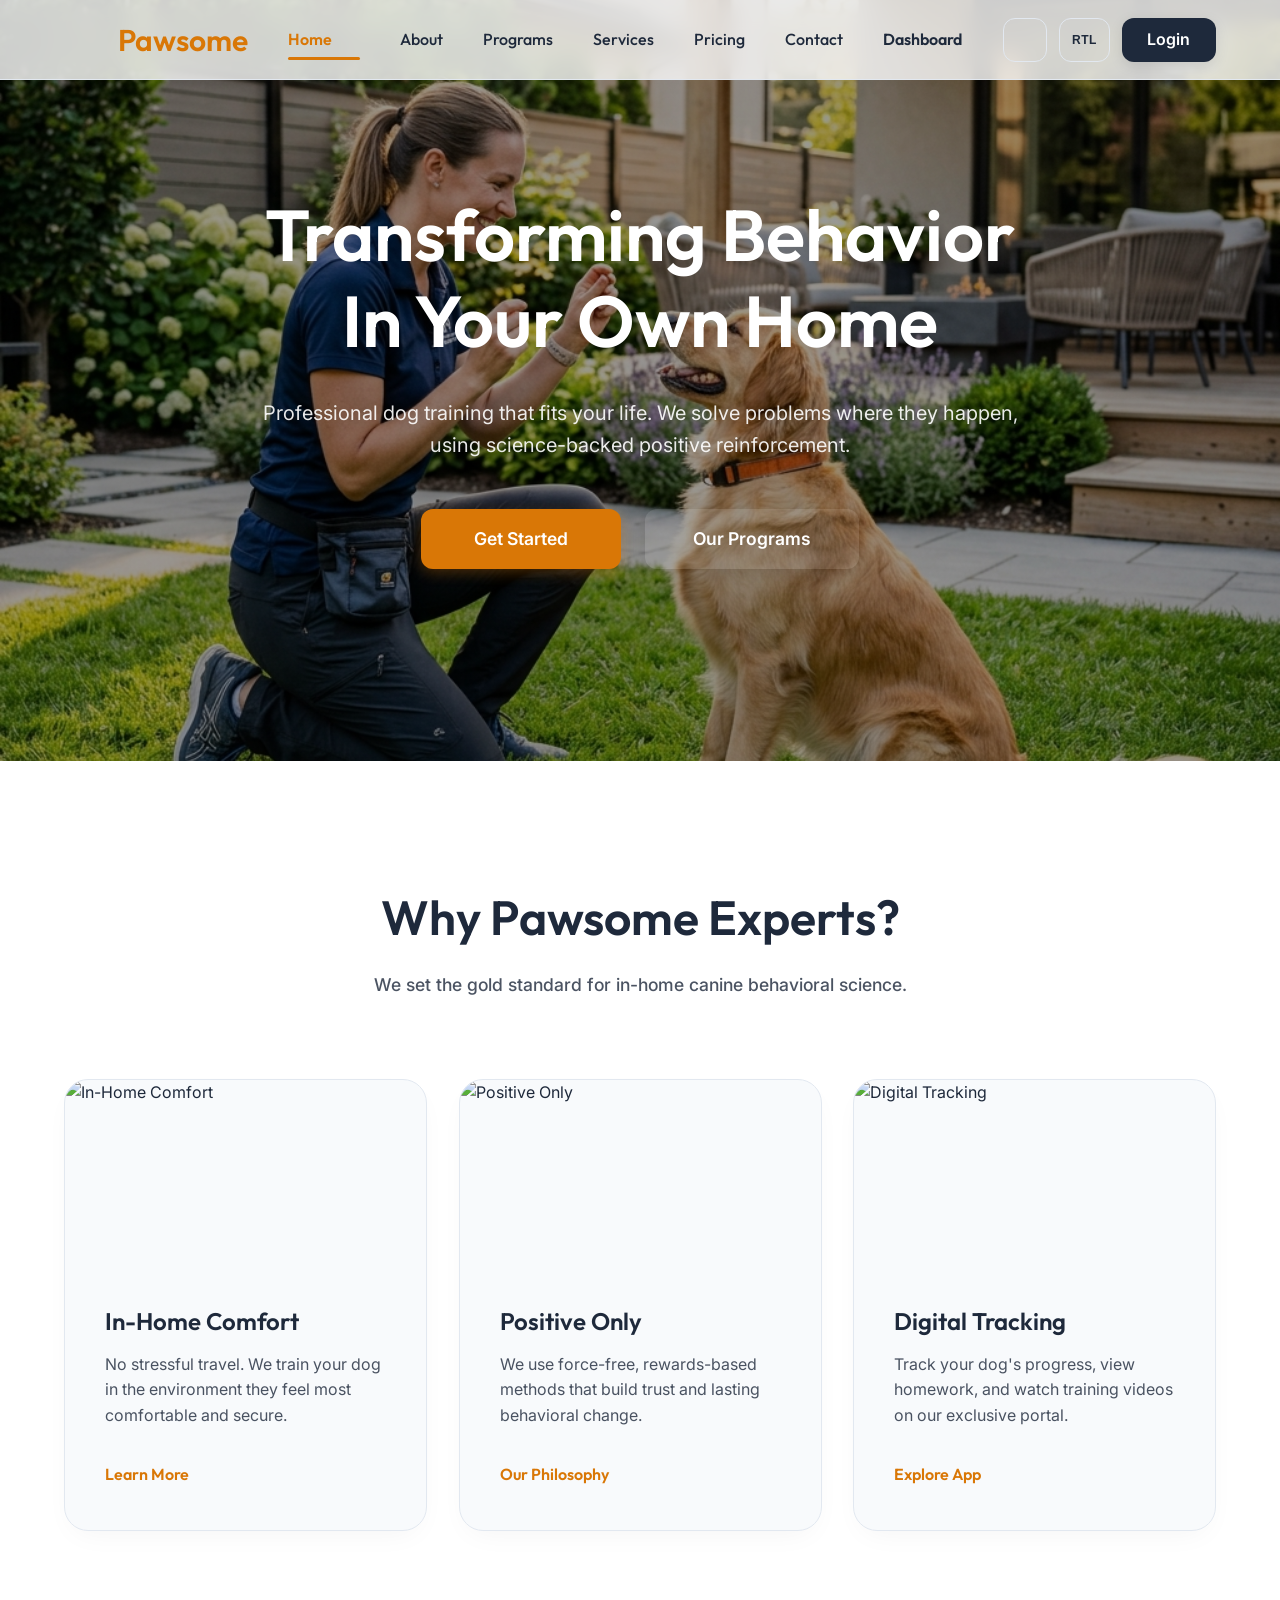
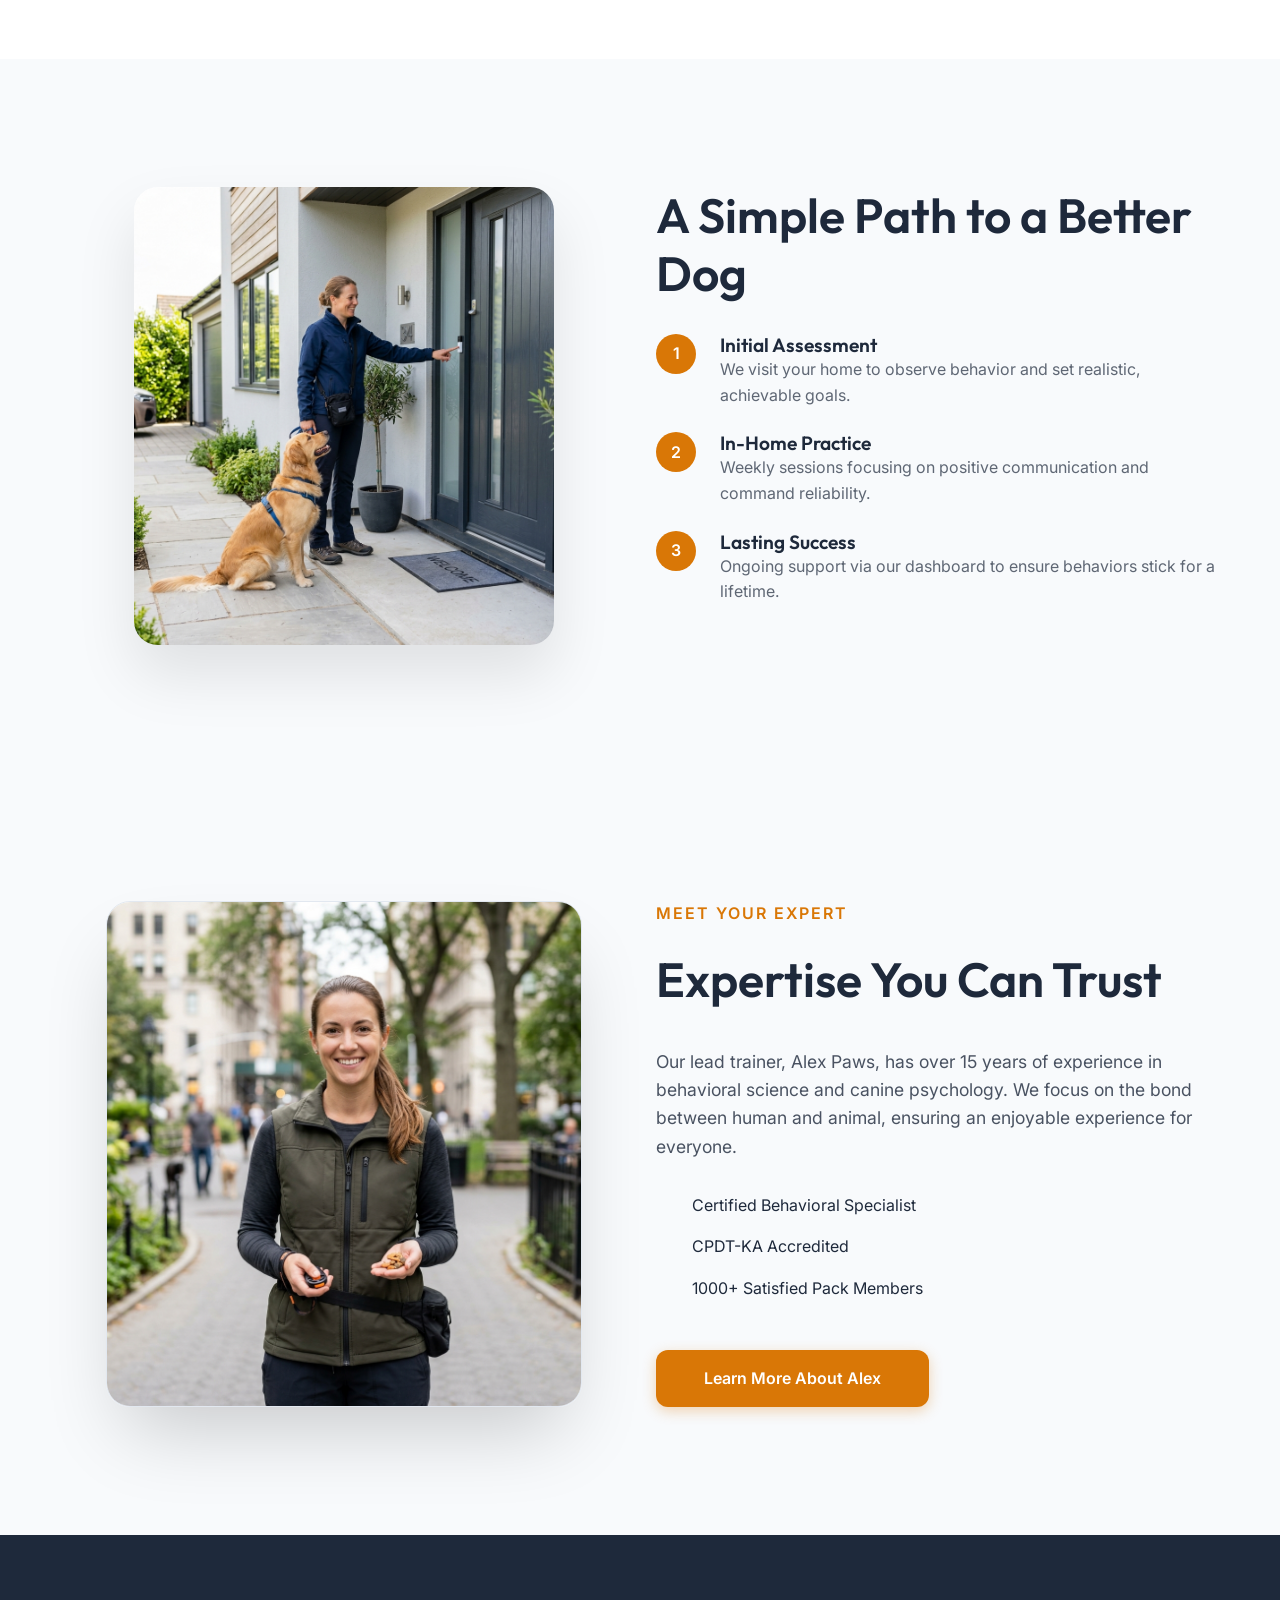
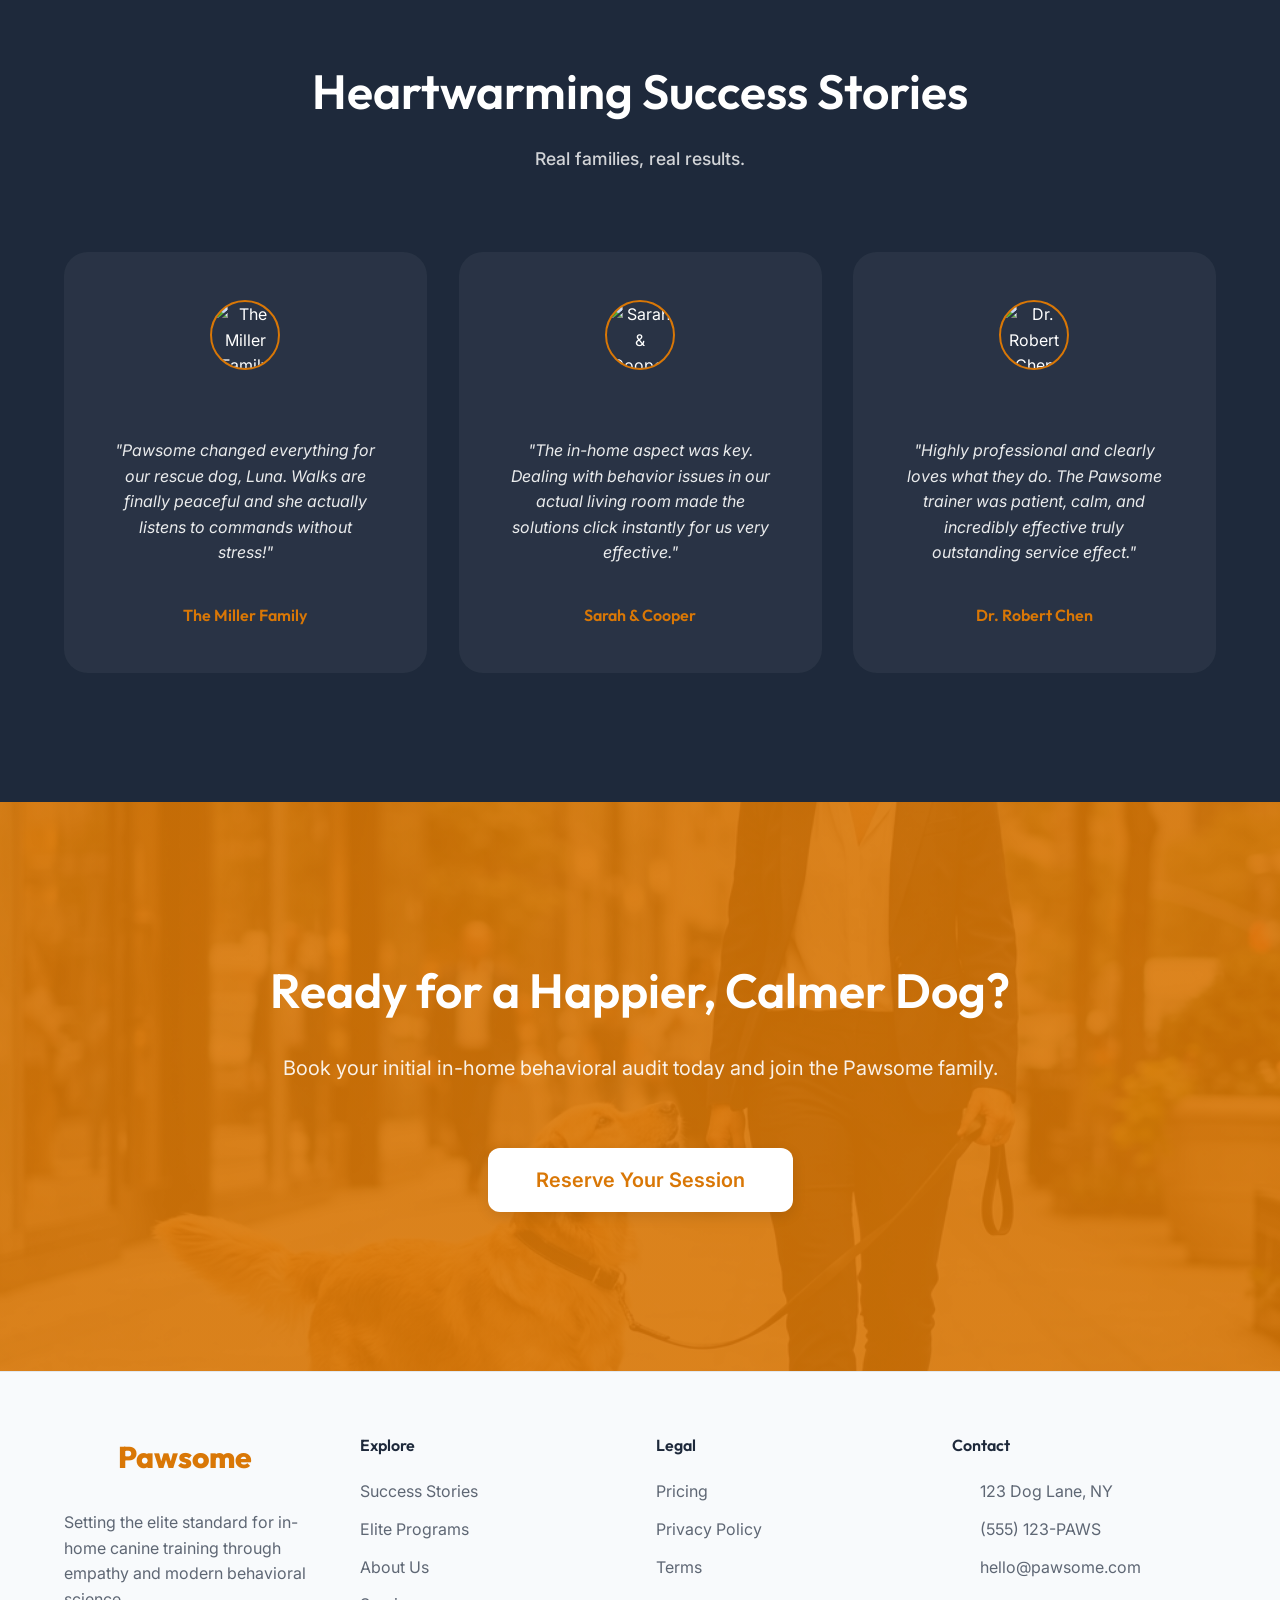
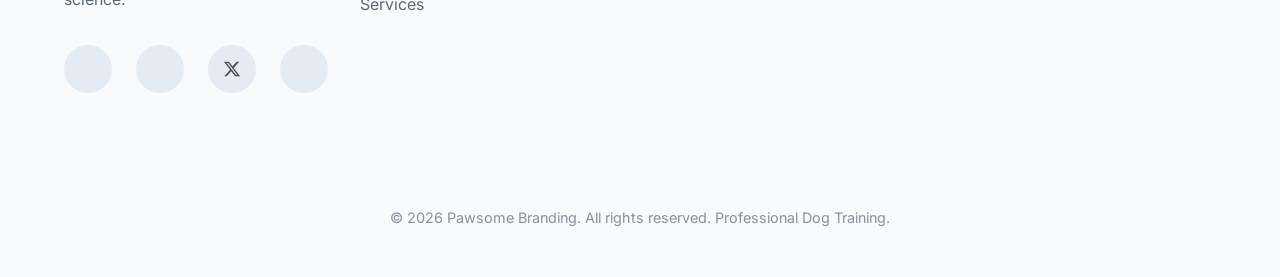
==== commit 29380051: "footer" ====
--- a/index.html
+++ b/index.html
@@ -305,7 +305,7 @@
                     <div class="social-links">
                         <a href="#"><i data-lucide="instagram"></i></a>
                         <a href="#"><i data-lucide="facebook"></i></a>
-                        <a href="#"><i data-lucide="twitter"></i></a>
+                        <a href="#"><svg viewBox="0 0 24 24" style="width: 18px; height: 18px; fill: currentColor; display: inline-block; vertical-align: middle;"><path d="M18.244 2.25h3.308l-7.227 8.26 8.502 11.24H16.17l-5.214-6.817L4.99 21.75H1.68l7.73-8.835L1.254 2.25H8.08l4.713 6.231zm-1.161 17.52h1.833L7.084 4.126H5.117z"></path></svg></a>
                         <a href="#"><i data-lucide="linkedin"></i></a>
                     </div>
                 </div>
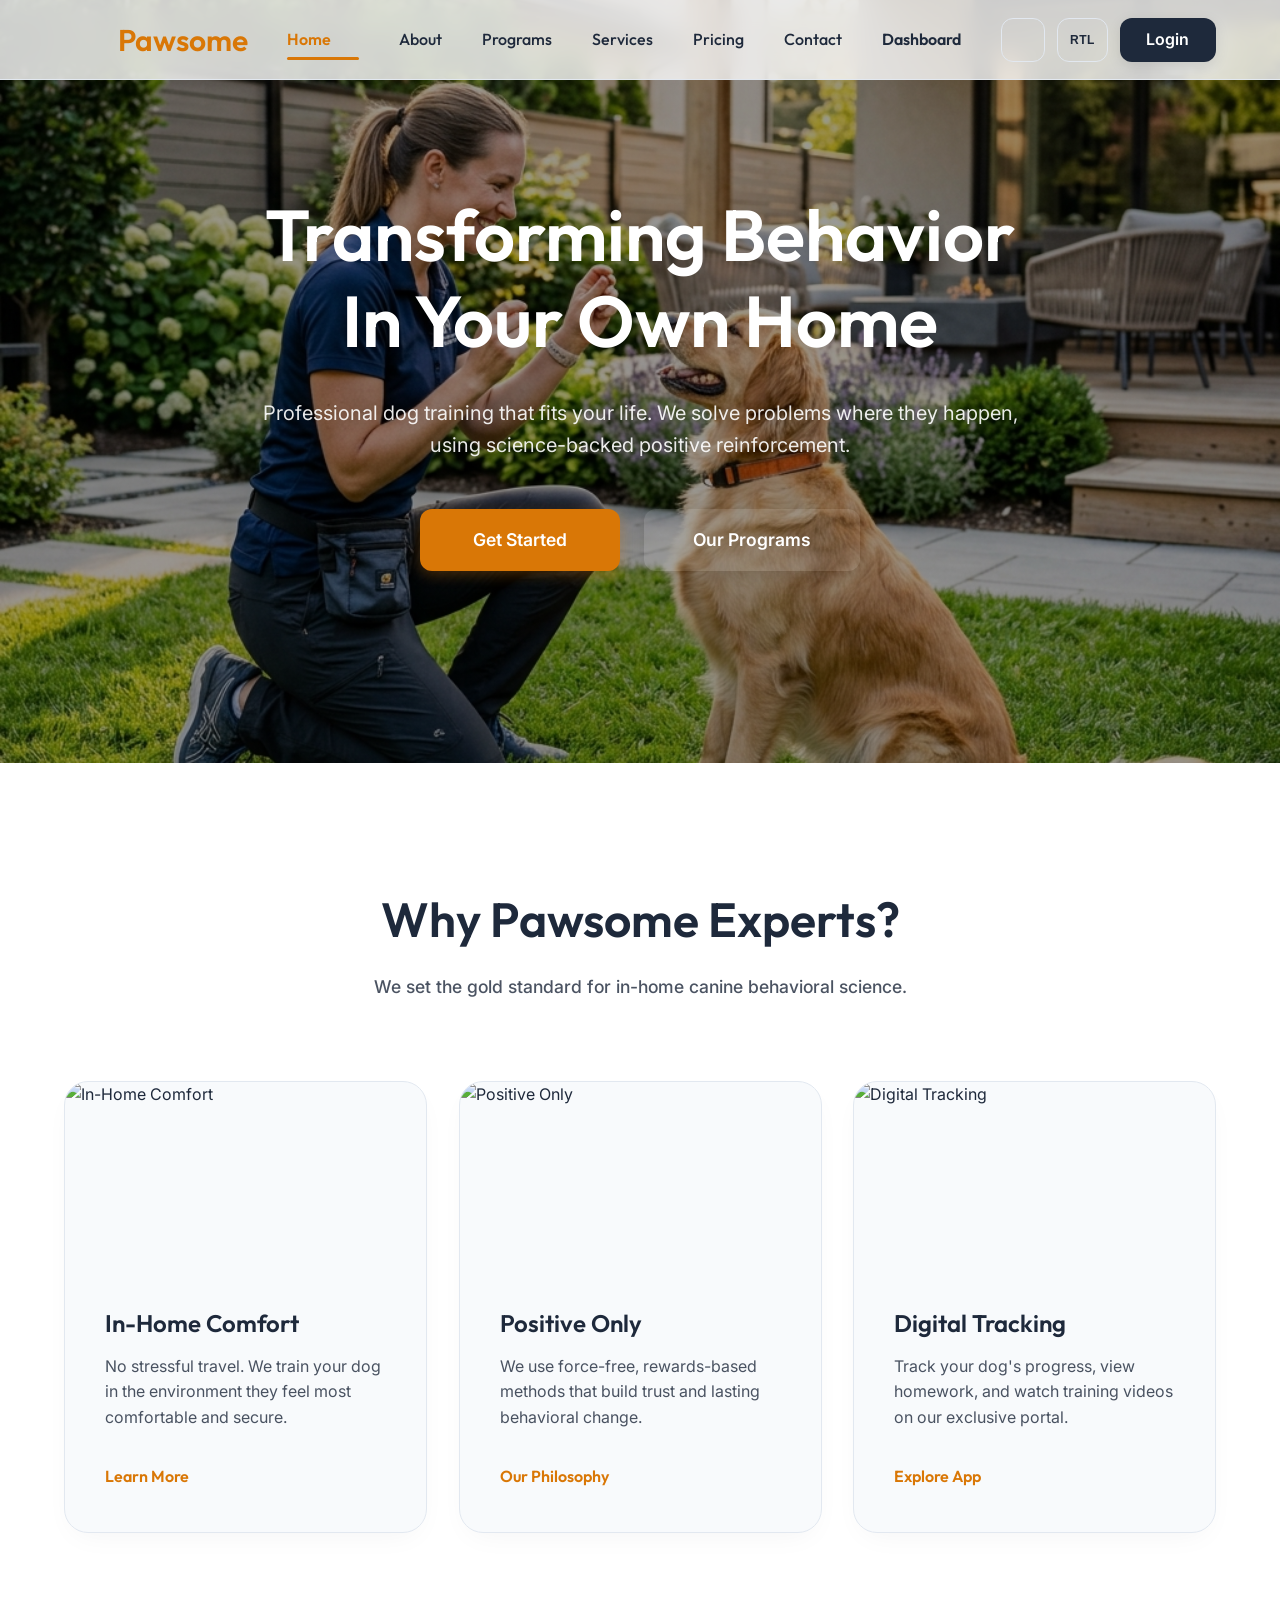
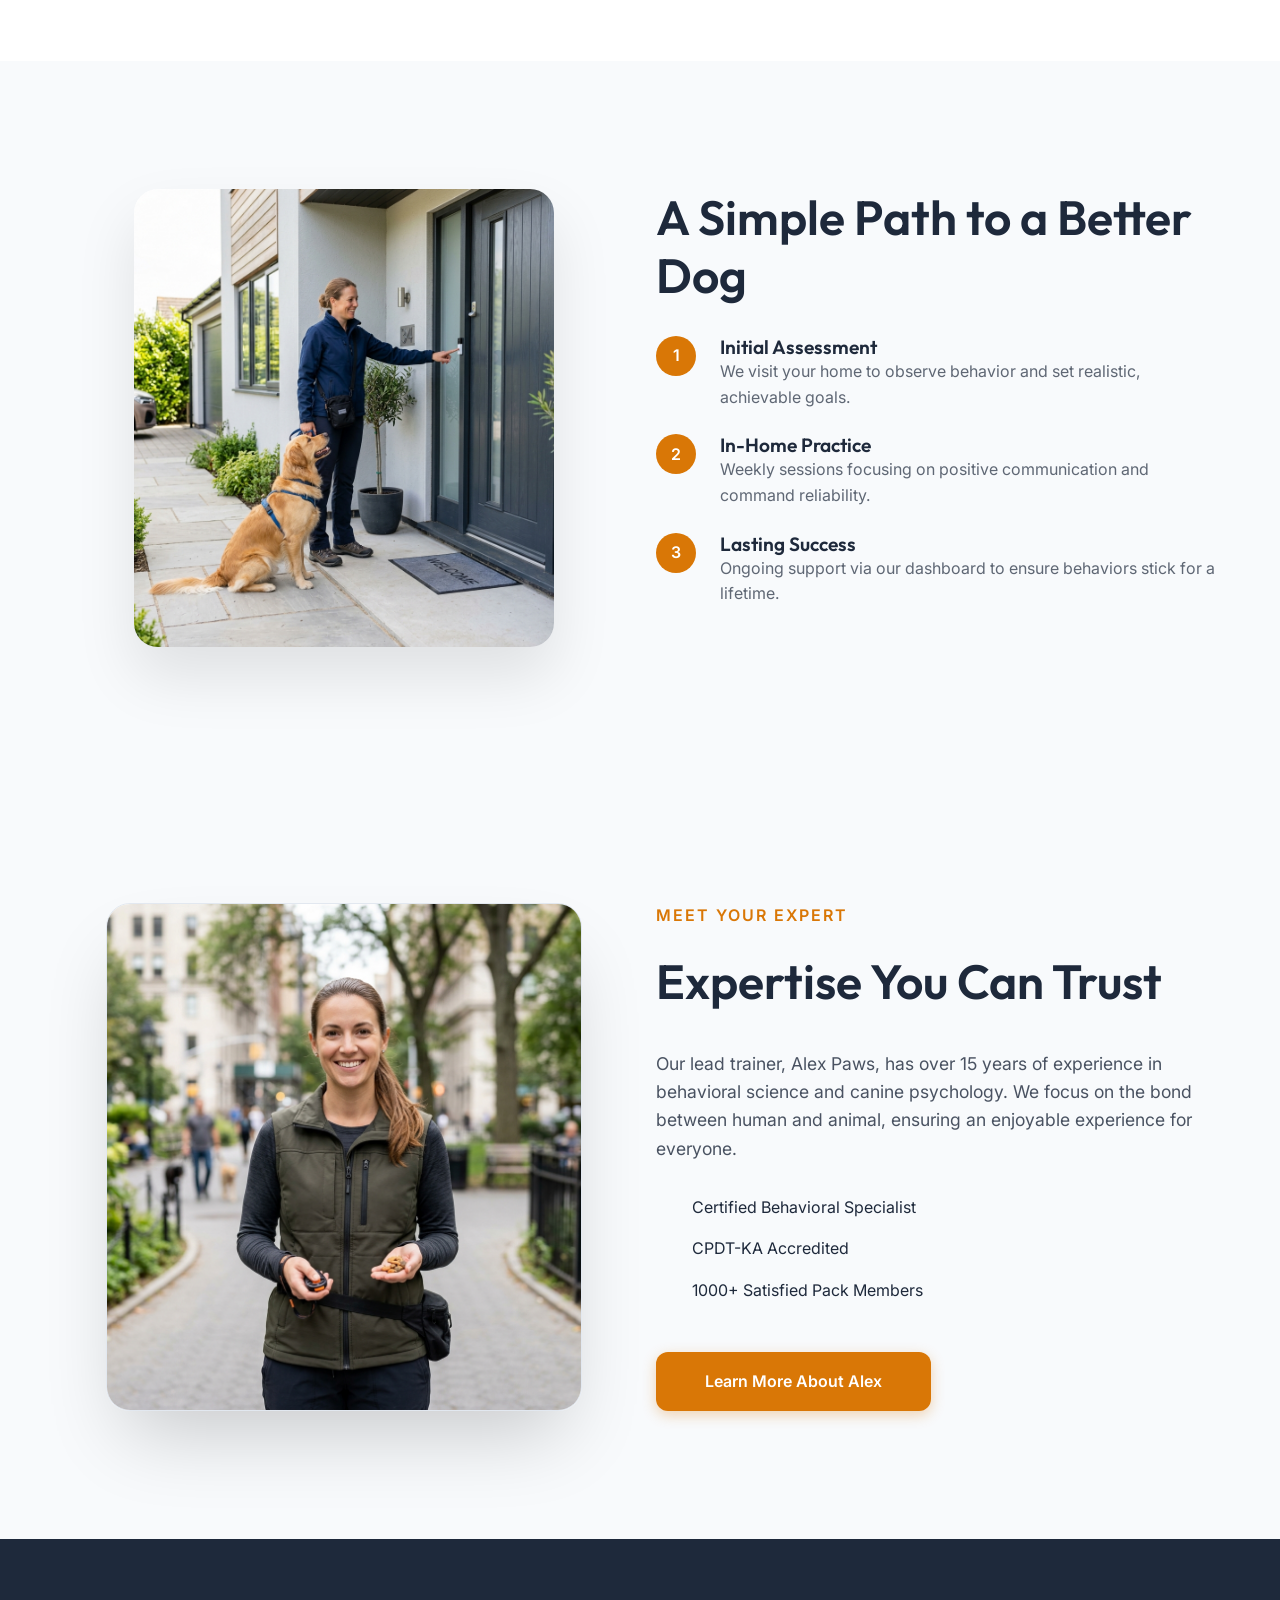
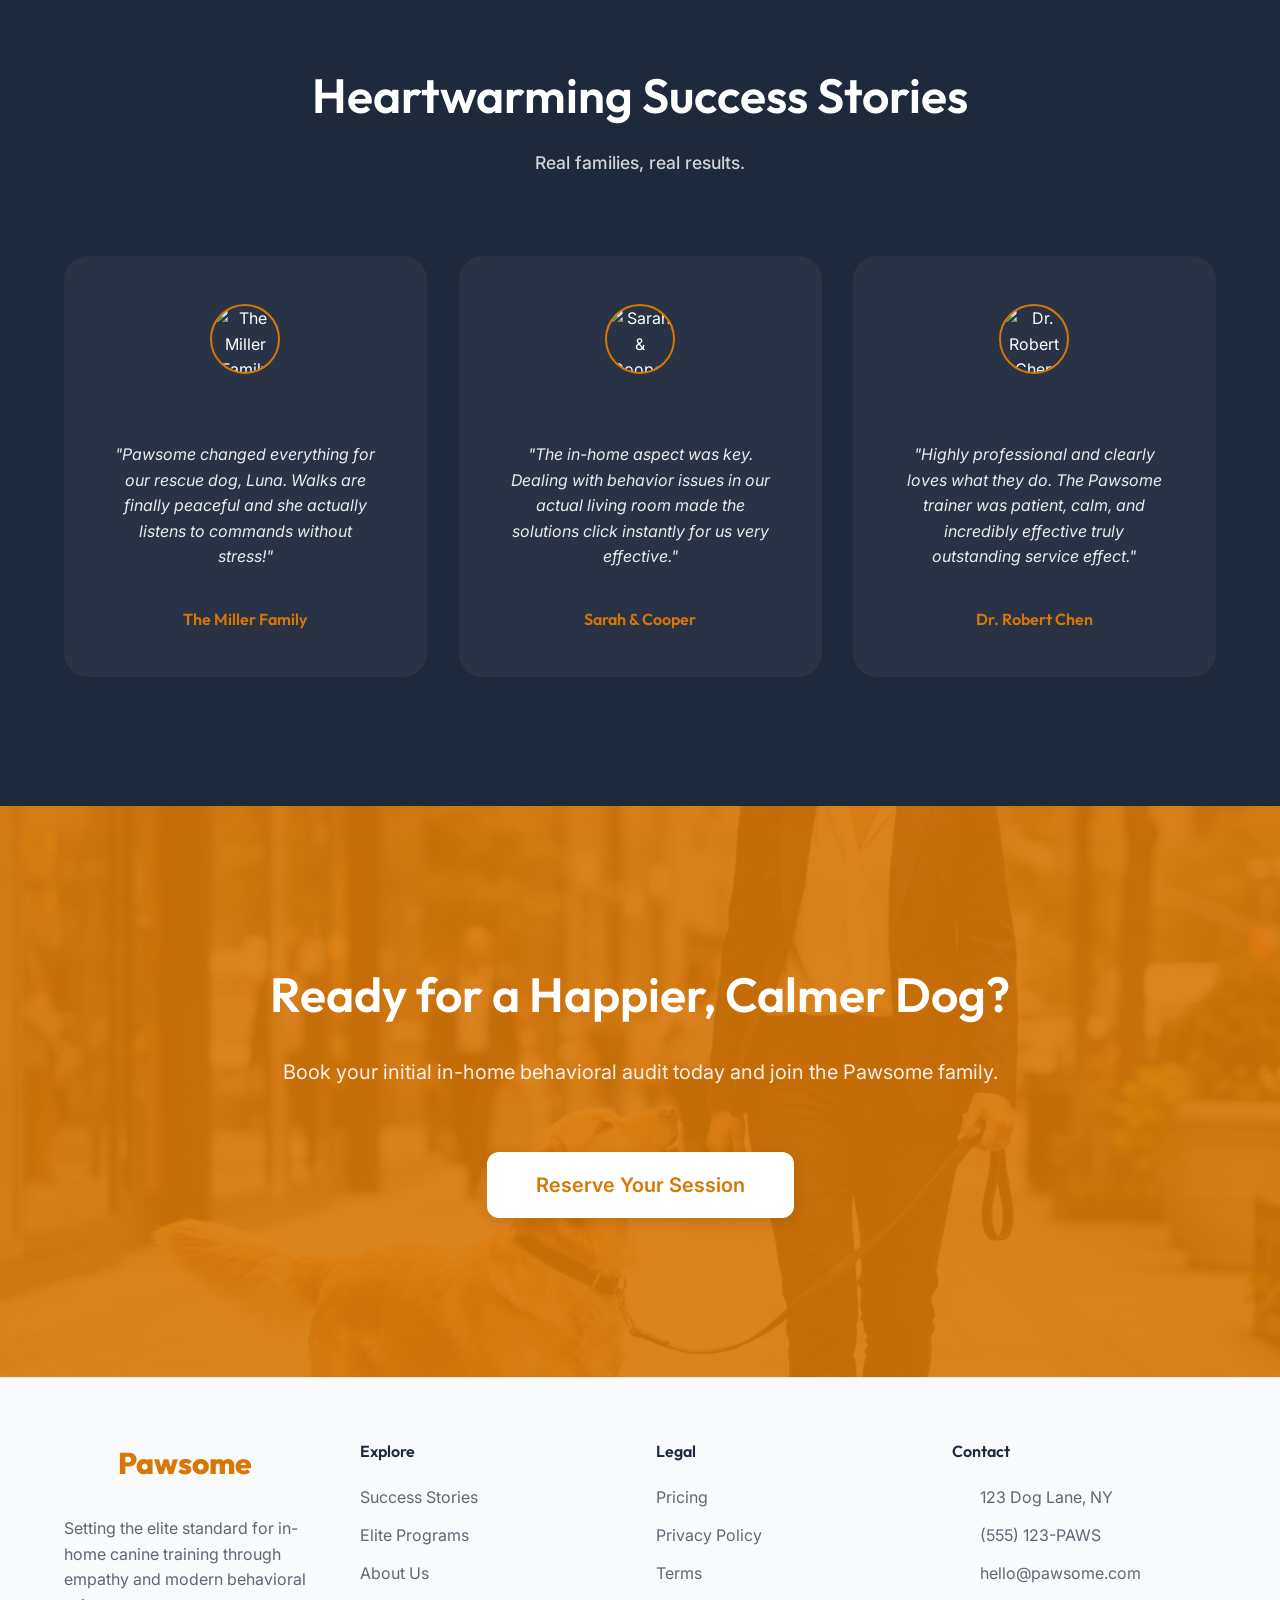
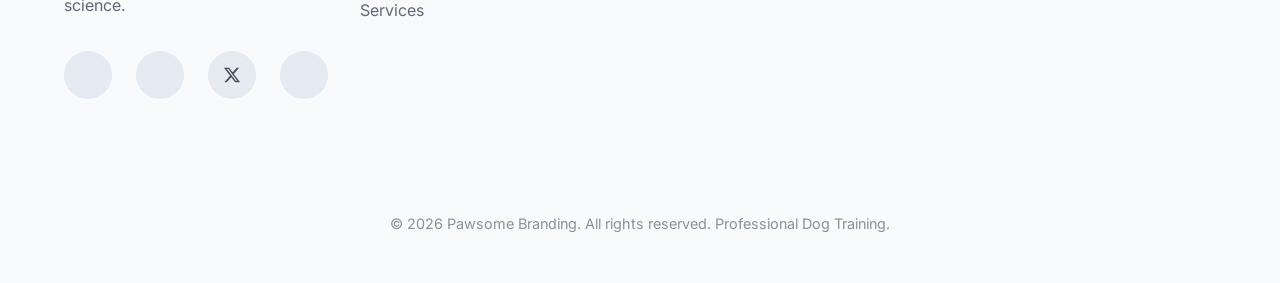
==== commit 25ce9ef7: "doc5" ====
--- a/index.html
+++ b/index.html
@@ -32,9 +32,9 @@
                 <a href="dashboard.html" style="font-weight: 600;">Dashboard</a>
                 <!-- Toggles inside menu for mobile ONLY -->
                 <div class="mobile-show" style="gap: 1.5rem; margin-top: 1rem; margin-bottom: 2rem;">
-                    <button id="theme-toggle-mob" class="btn"
+                    <button id="theme-toggle-mob" class="btn" title="Change Theme"
                         style="background: none; color: inherit; padding: 0.75rem; border: 1px solid var(--border); border-radius: 12px; flex: 1;"><i
-                            data-lucide="moon"></i> Theme</button>
+                            data-lucide="moon"></i></button>
                     <button id="rtl-toggle-mob" class="btn"
                         style="background: none; color: inherit; padding: 0.75rem; border: 1px solid var(--border); border-radius: 12px; flex: 1;">RTL</button>
                 </div>
--- a/styles/main.css
+++ b/styles/main.css
@@ -604,7 +604,7 @@
     font-weight: 600;
     cursor: pointer;
     transition: var(--transition);
-    border: none;
+    border: 1.5px solid transparent;
     gap: 0.5rem;
     color: white;
     /* Ensure text/icons are white by default in buttons */
@@ -626,6 +626,7 @@
         padding: 0.8rem 1.5rem;
         min-width: 160px;
         font-size: 1rem;
+        white-space: nowrap;
     }
 }
 
@@ -675,7 +676,7 @@
 
 [data-theme="dark"] .btn-secondary {
     background: rgba(255, 255, 255, 0.08);
-    border: 1.5px solid var(--border);
+    border-color: var(--border);
     color: white;
 }
 
@@ -729,6 +730,17 @@
     transform: scale(1.08);
 }
 
+#theme-toggle:hover i,
+#rtl-toggle:hover i,
+#theme-toggle-mob:hover i,
+#rtl-toggle-mob:hover i,
+#theme-toggle:hover span,
+#rtl-toggle:hover span,
+#theme-toggle-mob:hover span,
+#rtl-toggle-mob:hover span {
+    color: white !important;
+}
+
 /* --- SECTIONS --- */
 section {
     padding: clamp(4rem, 10vw, 8rem) 0;
@@ -832,117 +844,6 @@
     gap: 2rem;
 }
 
-@media (max-width: 640px) {
-    .grid-resp-2 {
-        grid-template-columns: 1fr;
-        gap: 1.5rem;
-    }
-}
-
-/* Fix Hero Image Cropping on Mobile */
-@media (max-width: 768px) {
-    .hero-section,
-    section[style*="background-image"] {
-        padding: 6rem 0 !important;
-        background-position: 70% center !important; /* Shift to show more of the subject if needed */
-    }
-}
-
-.grid-reverse {
-    direction: rtl;
-}
-
-.grid-reverse > * {
-    direction: ltr;
-}
-
-@media (max-width: 640px) {
-    .grid-2,
-    .grid-3,
-    .grid-resp-2,
-    .footer-grid {
-        grid-template-columns: 1fr !important;
-    }
-    
-    .footer-grid > div {
-        grid-column: span 1 !important;
-    }
-}
-
-@media (max-width: 768px) {
-    .grid-reverse {
-        direction: ltr;
-    }
-}
-
-@media (max-width: 1024px) {
-    .grid-4 {
-        grid-template-columns: repeat(2, 1fr);
-    }
-
-    .grid-3 {
-        grid-template-columns: repeat(2, 1fr);
-    }
-
-    .grid-3 > *:last-child:nth-child(odd) {
-        grid-column: span 2 !important;
-        justify-self: center !important;
-        width: calc(50% - 1rem) !important;
-        margin: 0 auto !important;
-    }
-
-    .grid-2,
-    .grid-3 {
-        gap: 2rem;
-    }
-
-    .hero-section div[style*="display: flex"] {
-        flex-direction: column !important;
-        align-items: center !important;
-        gap: 1rem !important;
-    }
-
-    .hero-section .btn {
-        width: 100% !important;
-        max-width: 220px !important;
-        margin: 0 auto;
-    }
-}
-
-@media (max-width: 768px) {
-    .grid-3 {
-        grid-template-columns: repeat(2, 1fr);
-    }
-
-
-
-    .grid-2,
-    .grid-3,
-    .grid-4 {
-        gap: 1.5rem;
-    }
-
-    .mobile-text-center {
-        text-align: center !important;
-    }
-
-    .mobile-hide {
-        display: none !important;
-    }
-
-    .hero-section {
-        text-align: center;
-    }
-
-    .hero-section .btn {
-        width: 100%;
-        max-width: 220px;
-        margin-left: auto;
-        margin-right: auto;
-        margin-bottom: 1rem;
-    }
-}
-
 /* --- FOOTER GRID --- */
 .footer-grid {
     display: grid;
@@ -950,10 +851,92 @@
     gap: 2rem;
 }
 
+.grid-reverse {
+    direction: rtl;
+}
+
+.grid-reverse > * {
+    direction: ltr;
+}
+
 @media (max-width: 1024px) {
+    .grid-2,
+    .grid-3,
+    .grid-4,
+    .grid-resp-2,
     .footer-grid {
-        grid-template-columns: repeat(2, 1fr);
+        grid-template-columns: 1fr !important;
         gap: 2rem;
+    }
+
+    .grid-3 > * {
+        width: 100% !important;
+        grid-column: span 1 !important;
+        margin: 0 !important;
+    }
+
+    .card {
+        padding: 2rem;
+        flex-direction: column !important;
+        transform: scale(1) !important;
+    }
+
+    .card-img-wrapper {
+        width: calc(100% + 4rem) !important;
+        margin: -2rem -2rem 1.5rem -2rem !important;
+    }
+
+    .testimonial-card-header {
+        flex-direction: column !important;
+        align-items: center !important;
+        text-align: center !important;
+    }
+}
+
+@media (max-width: 768px) {
+    .grid-reverse {
+        direction: ltr;
+    }
+
+    .card {
+        padding: 1.5rem;
+    }
+
+    .card-img-wrapper {
+        width: calc(100% + 3rem) !important;
+        margin: -1.5rem -1.5rem 1.5rem -1.5rem !important;
+    }
+
+    .hero-section div[style*="display: flex"] {
+        flex-direction: column !important;
+        align-items: center !important;
+        gap: 1rem !important;
+    }
+
+    .hero-section .btn {
+        width: 100% !important;
+        max-width: 220px !important;
+        margin: 0 auto !important;
+        margin-bottom: 1rem !important;
+    }
+
+    .mobile-text-center {
+        text-align: center !important;
+    }
+
+    .mobile-hide {
+        display: none !important;
+    }
+
+    .hero-section {
+        text-align: center;
+    }
+}
+
+@media (max-width: 640px) {
+    .grid-resp-2 {
+        grid-template-columns: 1fr;
+        gap: 1.5rem;
     }
 }
 
@@ -1094,11 +1077,6 @@
 
 /* Responsiveness */
 @media (max-width: 992px) {
-
-    .grid-3 {
-        /* Handled in mobile/tablet queries */
-    }
-
     .main-content {
         margin-left: 0;
     }
